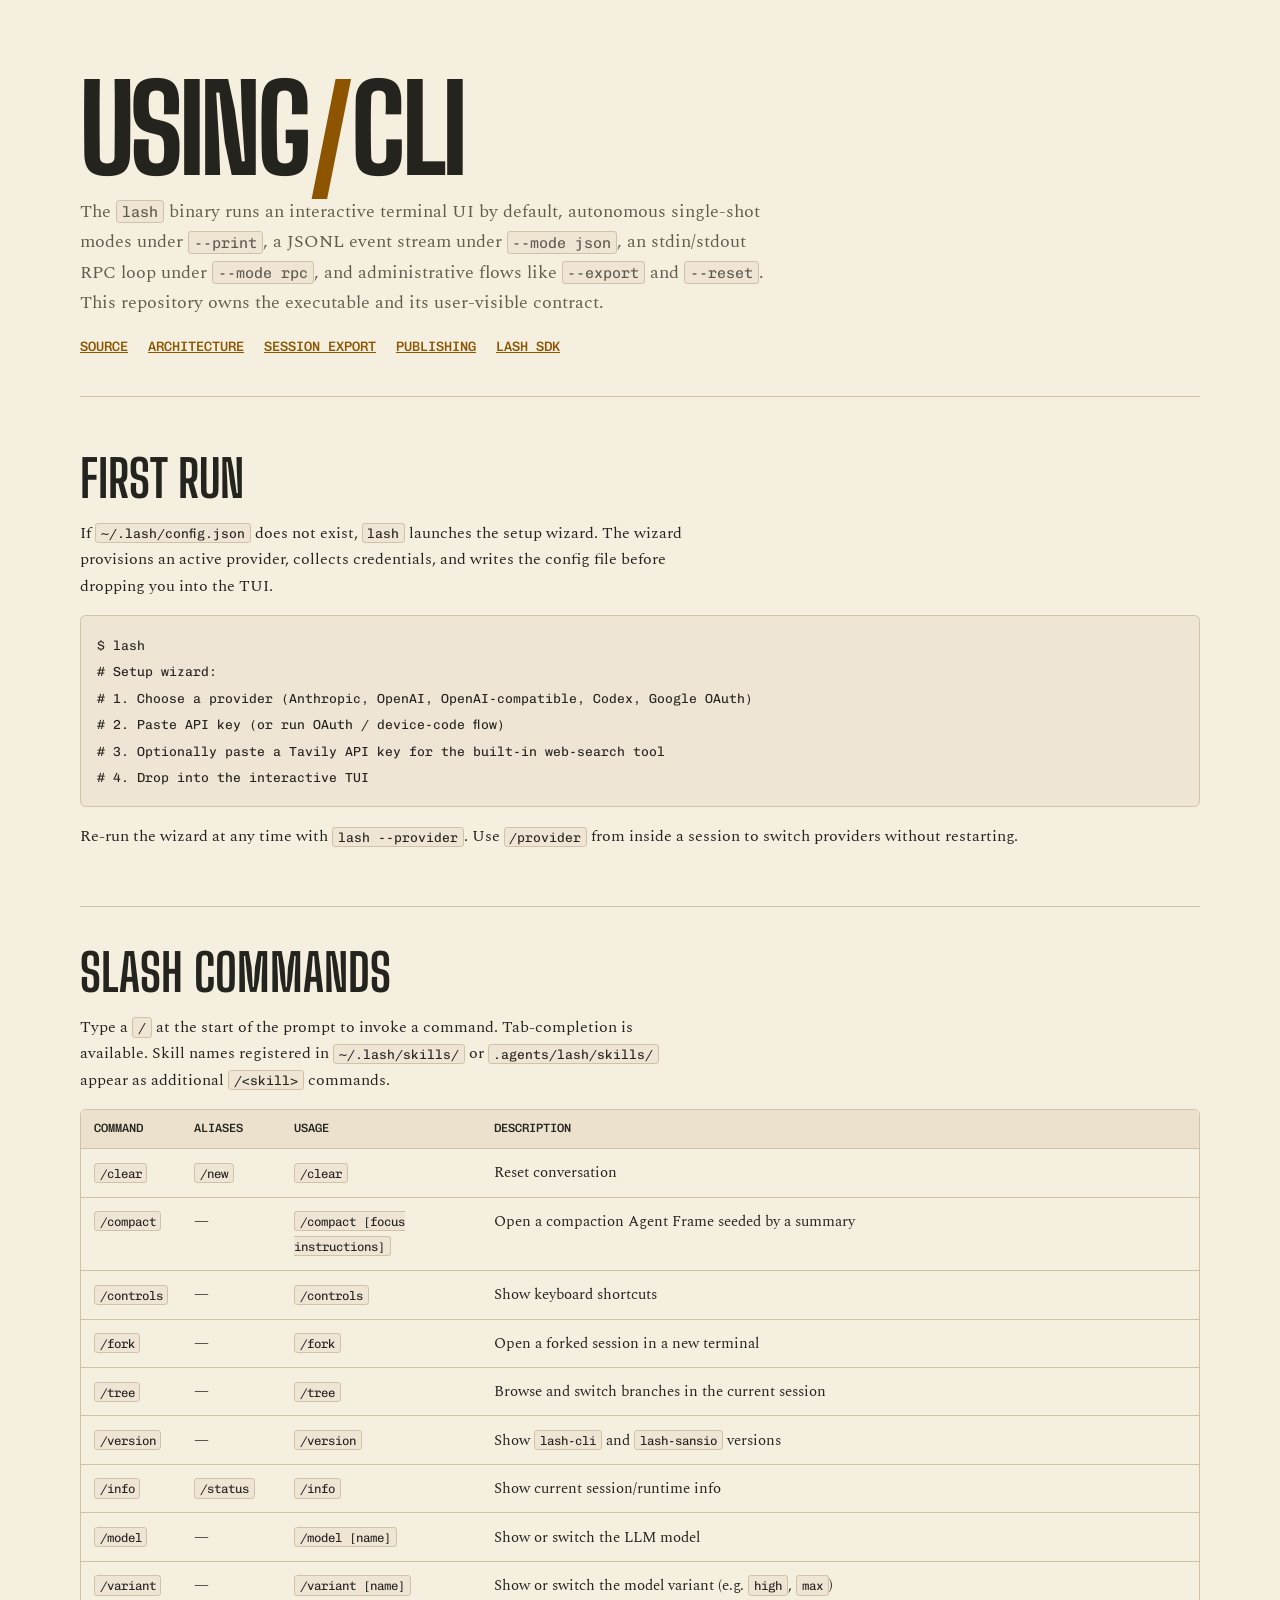
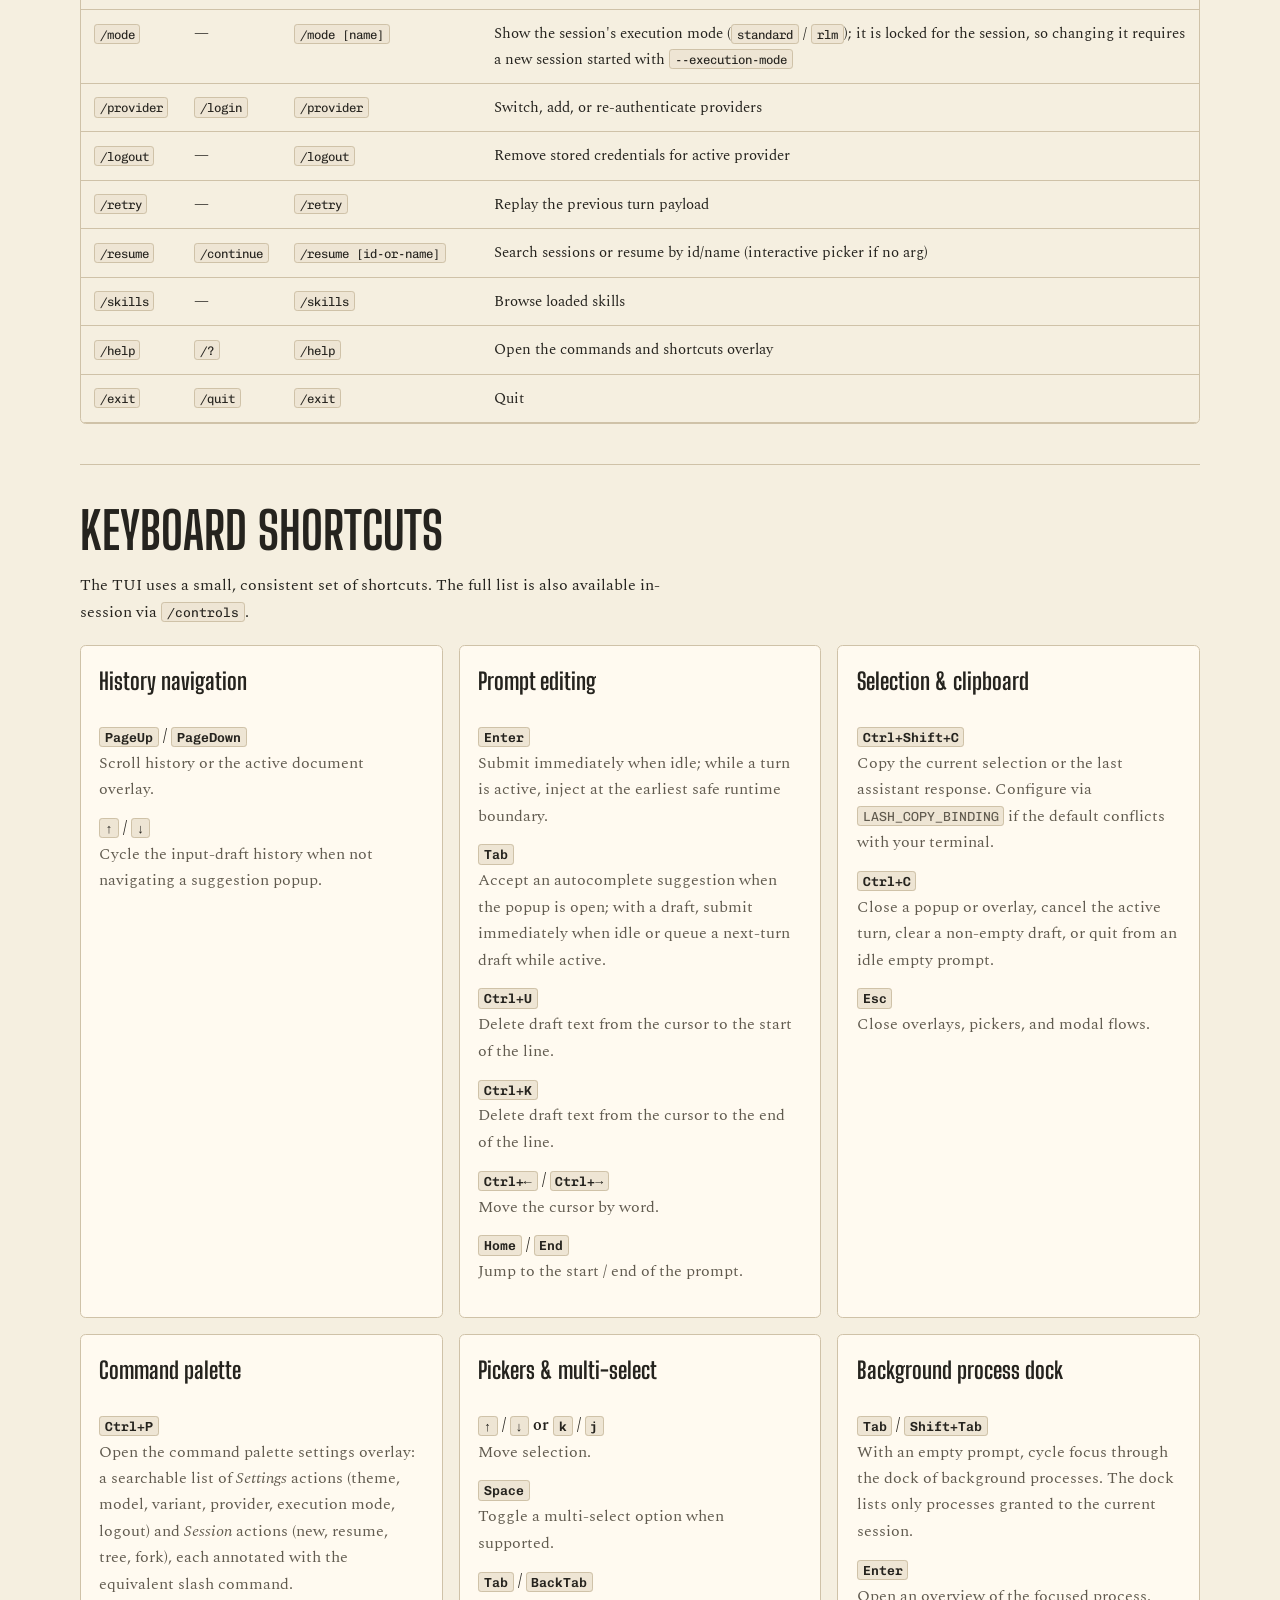
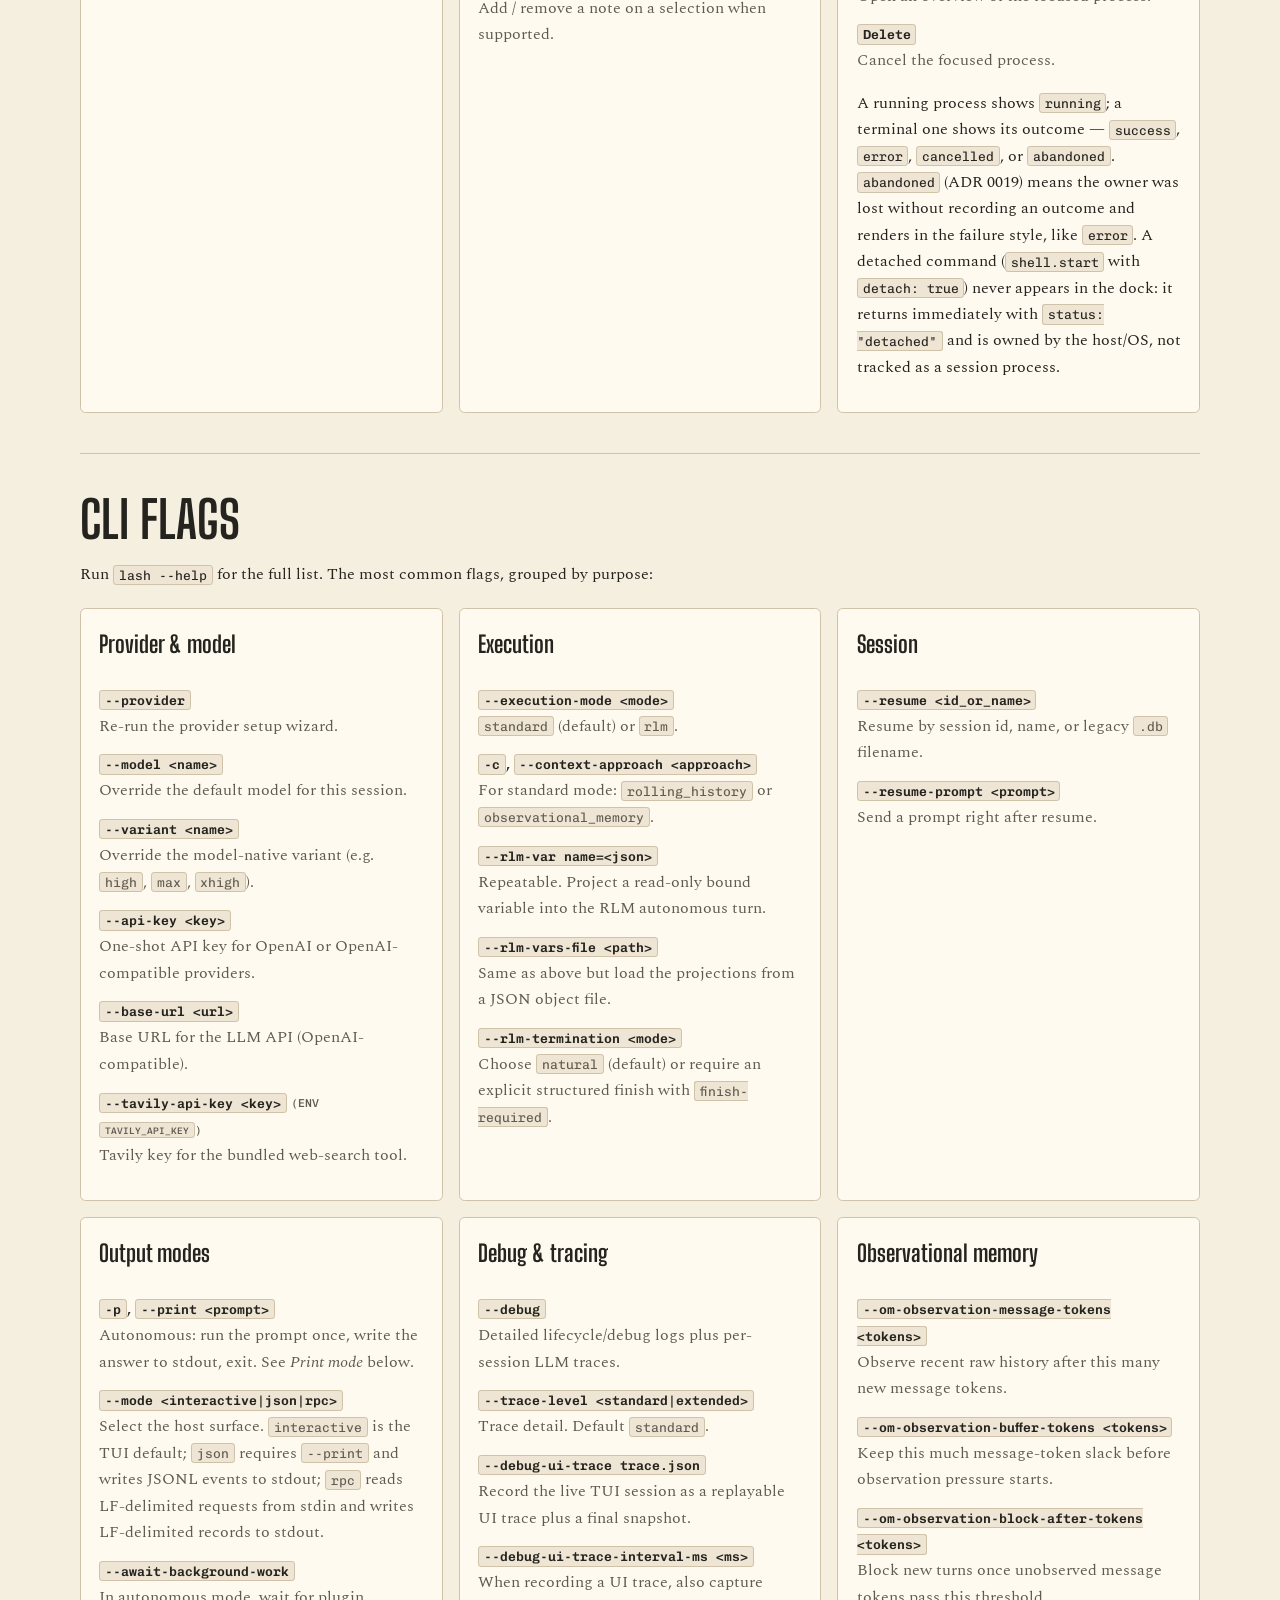
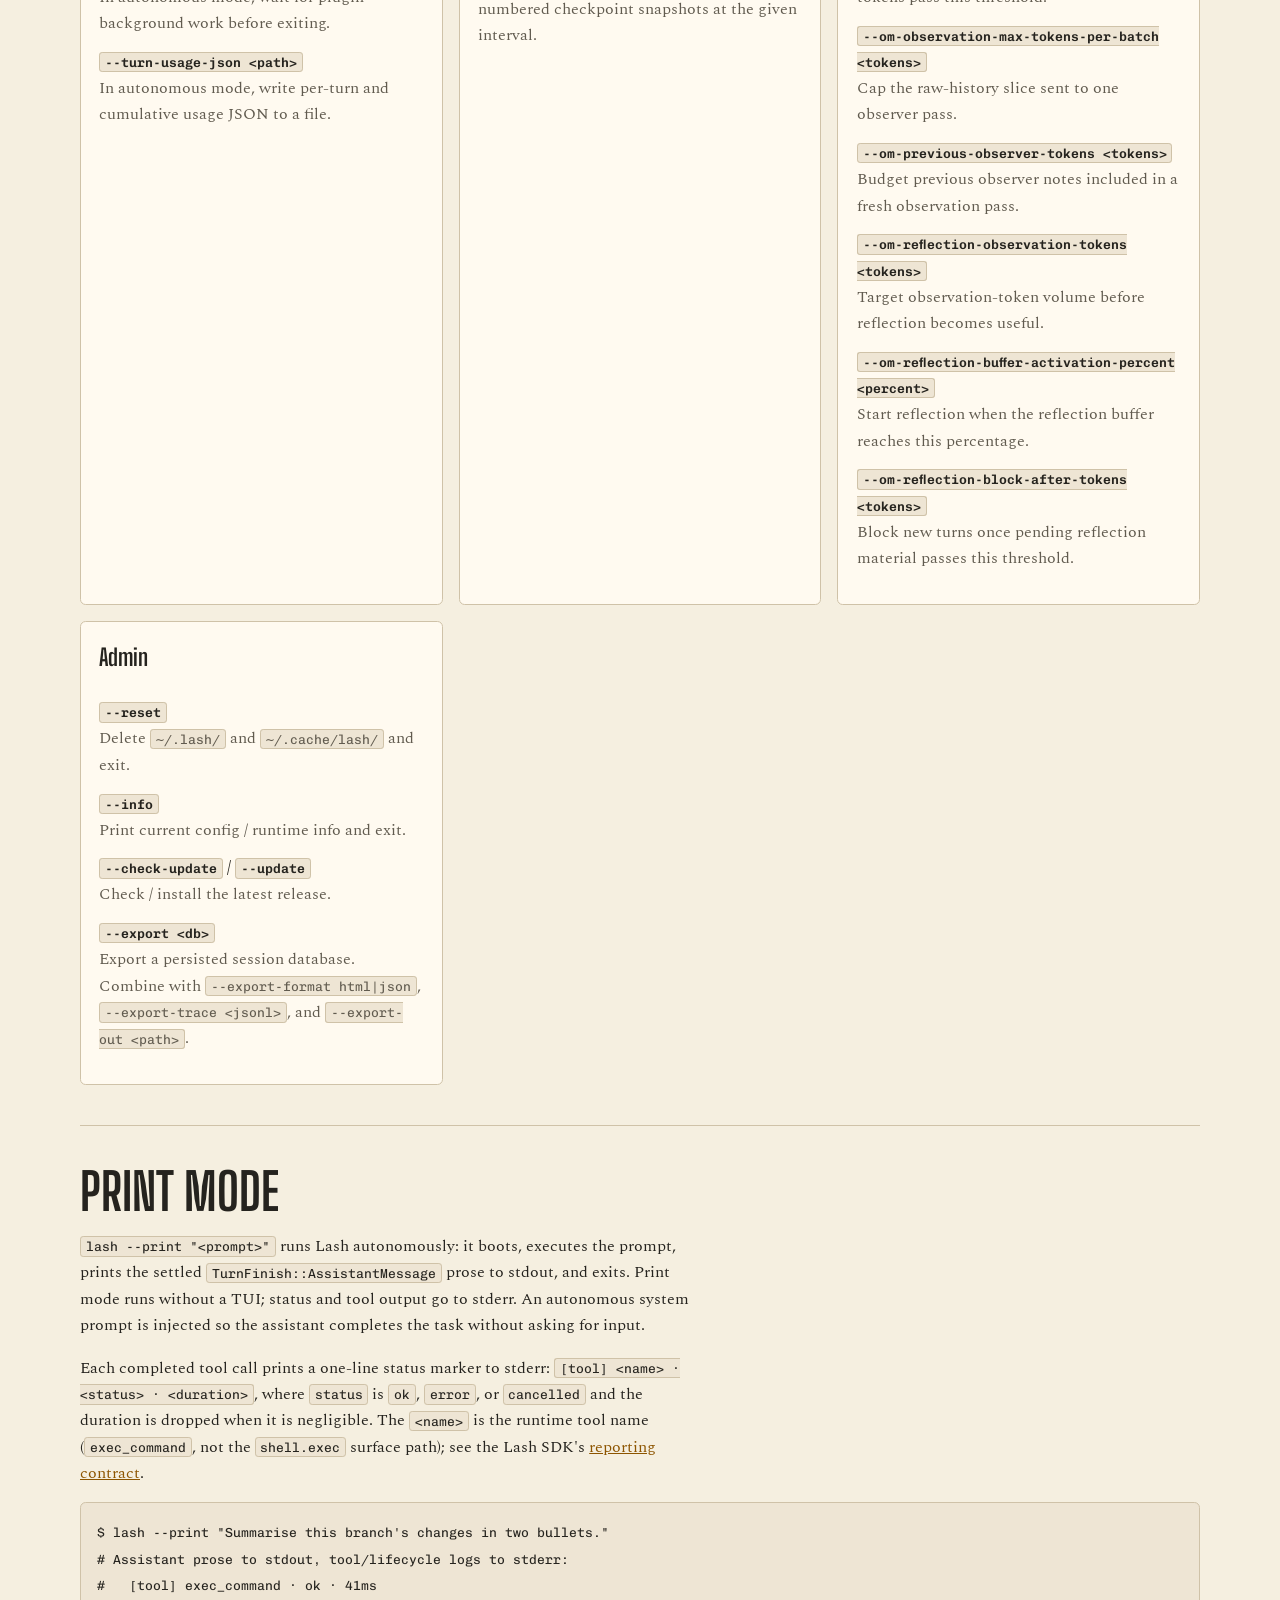
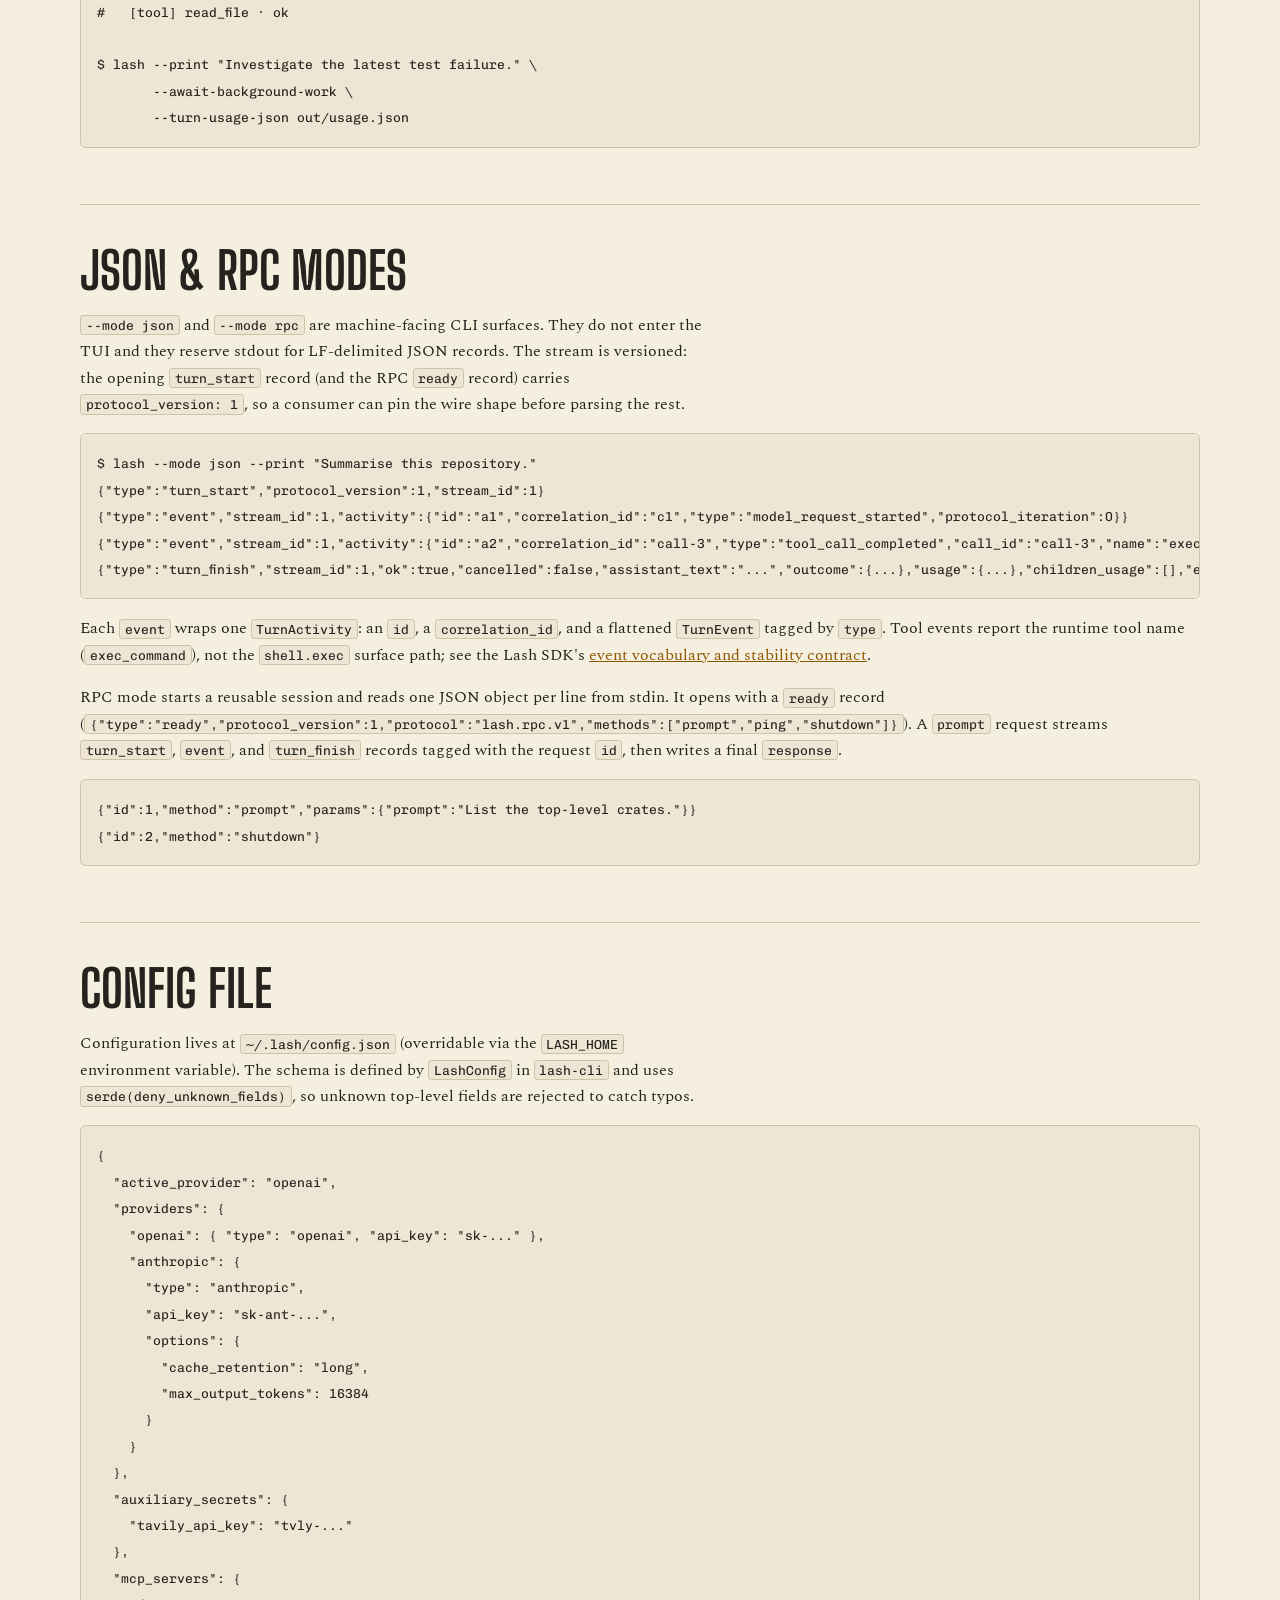
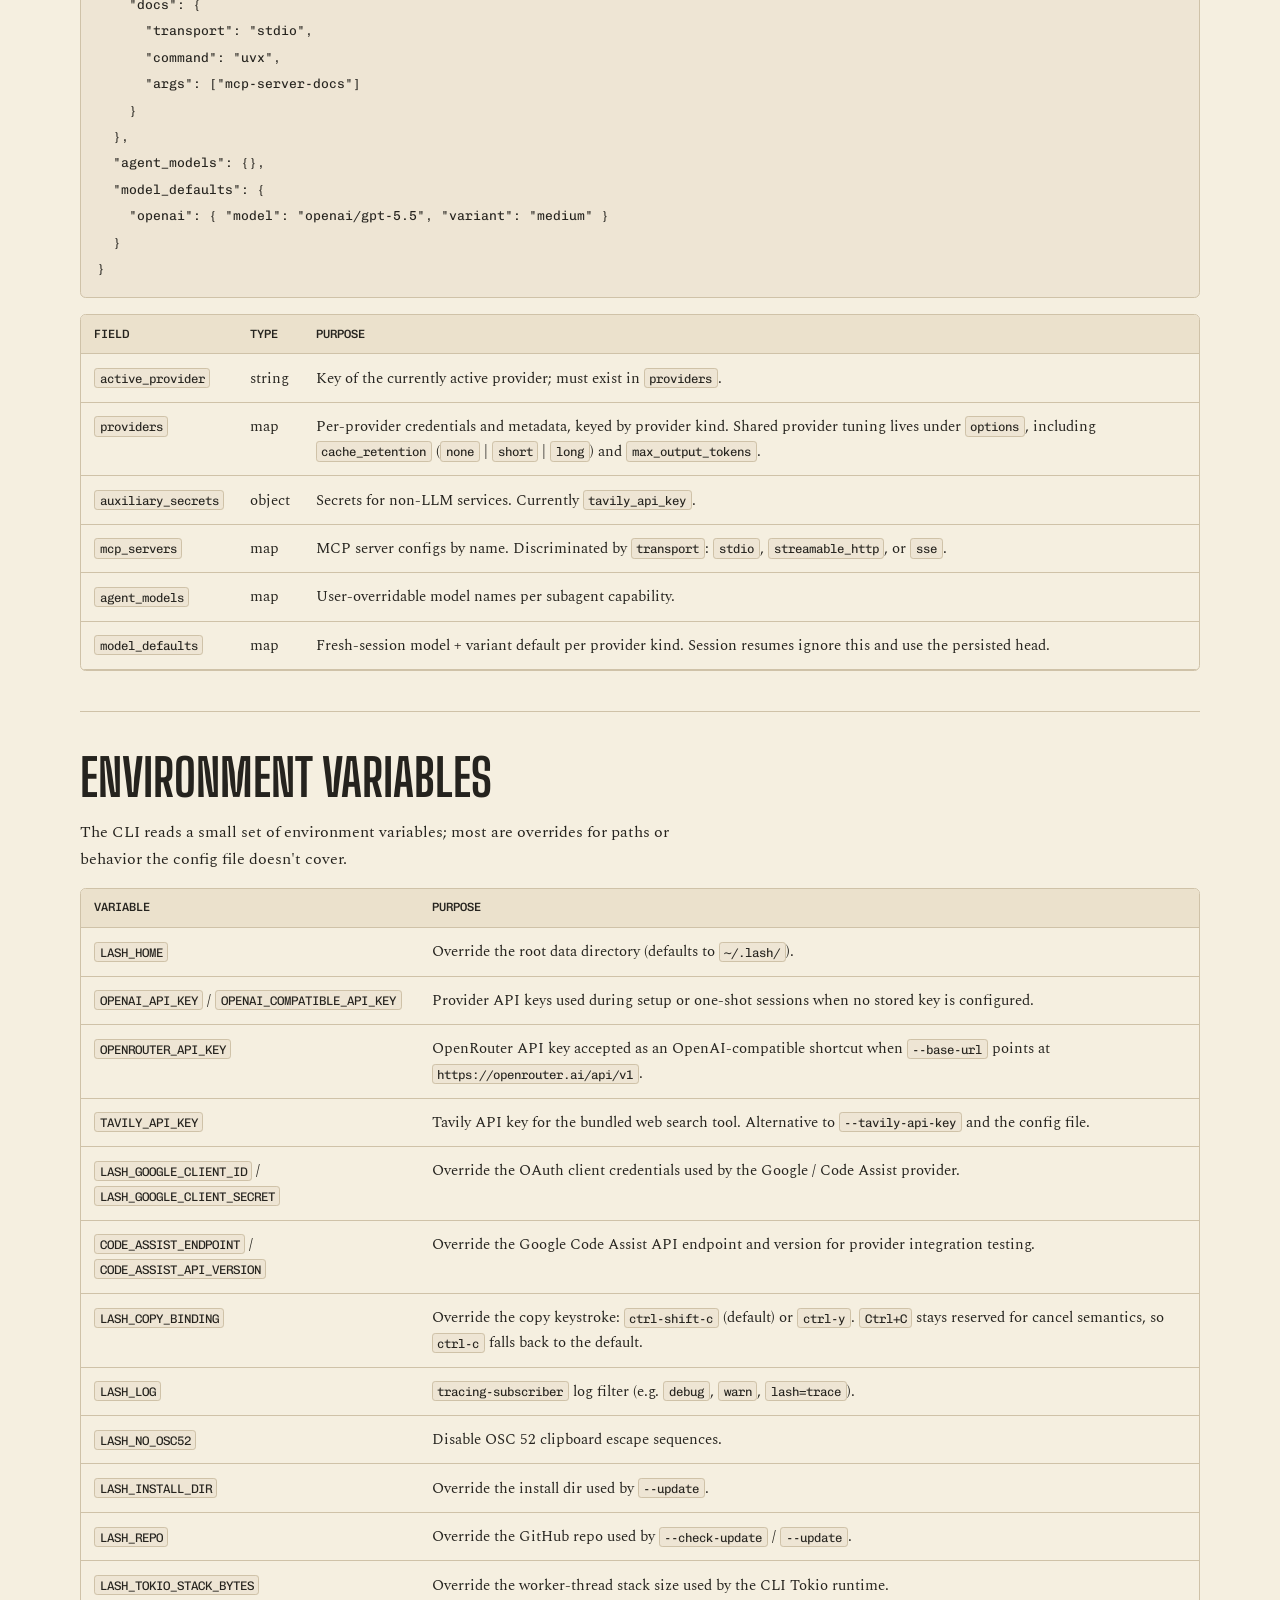
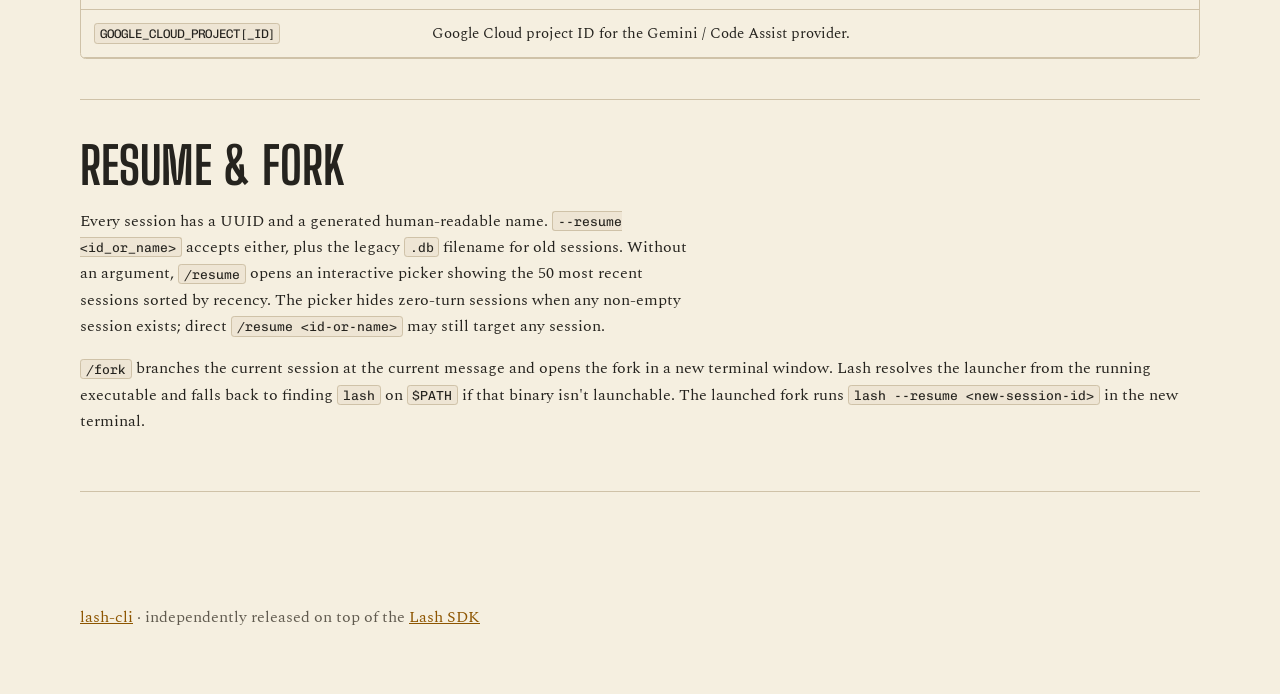
==== docs/index.html @ d53de7b2 "Make lash-cli own its product documentation Move the CLI and exporter references into an independent" ====
<!DOCTYPE html>
<html lang="en">
<head>
<meta charset="UTF-8">
<meta name="viewport" content="width=device-width, initial-scale=1.0">
<meta name="color-scheme" content="dark light">
<style>html,body{background:#141412}@media(prefers-color-scheme:light){html,body{background:#f5efe0}}</style>
<title>lash CLI reference</title>
<link rel="preconnect" href="https://fonts.googleapis.com">
<link rel="preconnect" href="https://fonts.gstatic.com" crossorigin>
<link rel="stylesheet" href="https://fonts.googleapis.com/css2?family=Big+Shoulders+Display:wght@500;600;700;800&family=Chivo+Mono:wght@400;500&family=Spectral:wght@400;500;600;ital,400&display=swap">
<link rel="stylesheet" href="./styles.css">
</head>
<body class="docs-page" data-cover-source="<code>crates/lash-cli/src/main.rs</code>.">
  <a class="skip-link" href="#content">skip to content</a>
<section class="opener">
    <h1 class="opener__title">using<span class="slash">/</span>cli</h1>
    <p class="opener__lede">The <code>lash</code> binary runs an interactive terminal UI by default, autonomous single-shot modes under <code>--print</code>, a JSONL event stream under <code>--mode json</code>, an stdin/stdout RPC loop under <code>--mode rpc</code>, and administrative flows like <code>--export</code> and <code>--reset</code>. This repository owns the executable and its user-visible contract.</p>
    <nav class="doc-links" aria-label="CLI documentation">
      <a href="https://github.com/SamGalanakis/lash-cli">Source</a>
      <a href="./architecture.html">Architecture</a>
      <a href="./export.html">Session export</a>
      <a href="./publishing.html">Publishing</a>
      <a href="https://lash.run/">Lash SDK</a>
    </nav>
  </section>

  <main class="body" id="content">
<div class="section" id="first-run">
          <div class="section-header">
            <h2>First Run</h2>
            <p>If <code>~/.lash/config.json</code> does not exist, <code>lash</code> launches the setup wizard. The wizard provisions an active provider, collects credentials, and writes the config file before dropping you into the TUI.</p>
          </div>
          <pre data-lang="console"><code>$ lash
# Setup wizard:
# 1. Choose a provider (Anthropic, OpenAI, OpenAI-compatible, Codex, Google OAuth)
# 2. Paste API key (or run OAuth / device-code flow)
# 3. Optionally paste a Tavily API key for the built-in web-search tool
# 4. Drop into the interactive TUI</code></pre>
          <p>Re-run the wizard at any time with <code>lash --provider</code>. Use <code>/provider</code> from inside a session to switch providers without restarting.</p>
        </div>

        <div class="section" id="slash-commands">
          <div class="section-header">
            <h2>Slash Commands</h2>
            <p>Type a <code>/</code> at the start of the prompt to invoke a command. Tab-completion is available. Skill names registered in <code>~/.lash/skills/</code> or <code>.agents/lash/skills/</code> appear as additional <code>/&lt;skill&gt;</code> commands.</p>
          </div>
          <div class="table">
            <table>
              <thead><tr><th>Command</th><th>Aliases</th><th>Usage</th><th>Description</th></tr></thead>
              <tbody>
                <tr><td><code>/clear</code></td><td><code>/new</code></td><td><code>/clear</code></td><td>Reset conversation</td></tr>
                <tr><td><code>/compact</code></td><td>—</td><td><code>/compact [focus instructions]</code></td><td>Open a compaction Agent Frame seeded by a summary</td></tr>
                <tr><td><code>/controls</code></td><td>—</td><td><code>/controls</code></td><td>Show keyboard shortcuts</td></tr>
                <tr><td><code>/fork</code></td><td>—</td><td><code>/fork</code></td><td>Open a forked session in a new terminal</td></tr>
                <tr><td><code>/tree</code></td><td>—</td><td><code>/tree</code></td><td>Browse and switch branches in the current session</td></tr>
                <tr><td><code>/version</code></td><td>—</td><td><code>/version</code></td><td>Show <code>lash-cli</code> and <code>lash-sansio</code> versions</td></tr>
                <tr><td><code>/info</code></td><td><code>/status</code></td><td><code>/info</code></td><td>Show current session/runtime info</td></tr>
                <tr><td><code>/model</code></td><td>—</td><td><code>/model [name]</code></td><td>Show or switch the LLM model</td></tr>
                <tr><td><code>/variant</code></td><td>—</td><td><code>/variant [name]</code></td><td>Show or switch the model variant (e.g. <code>high</code>, <code>max</code>)</td></tr>
                <tr><td><code>/mode</code></td><td>—</td><td><code>/mode [name]</code></td><td>Show the session's execution mode (<code>standard</code> / <code>rlm</code>); it is locked for the session, so changing it requires a new session started with <code>--execution-mode</code></td></tr>
                <tr><td><code>/provider</code></td><td><code>/login</code></td><td><code>/provider</code></td><td>Switch, add, or re-authenticate providers</td></tr>
                <tr><td><code>/logout</code></td><td>—</td><td><code>/logout</code></td><td>Remove stored credentials for active provider</td></tr>
                <tr><td><code>/retry</code></td><td>—</td><td><code>/retry</code></td><td>Replay the previous turn payload</td></tr>
                <tr><td><code>/resume</code></td><td><code>/continue</code></td><td><code>/resume [id-or-name]</code></td><td>Search sessions or resume by id/name (interactive picker if no arg)</td></tr>
                <tr><td><code>/skills</code></td><td>—</td><td><code>/skills</code></td><td>Browse loaded skills</td></tr>
                <tr><td><code>/help</code></td><td><code>/?</code></td><td><code>/help</code></td><td>Open the commands and shortcuts overlay</td></tr>
                <tr><td><code>/exit</code></td><td><code>/quit</code></td><td><code>/exit</code></td><td>Quit</td></tr>
              </tbody>
            </table>
          </div>
        </div>

        <div class="section" id="keyboard-shortcuts">
          <div class="section-header">
            <h2>Keyboard Shortcuts</h2>
            <p>The TUI uses a small, consistent set of shortcuts. The full list is also available in-session via <code>/controls</code>.</p>
          </div>
          <div class="two-col">
            <article class="panel">
              <h3>History navigation</h3>
              <dl class="def-list">
                <dt><kbd>PageUp</kbd> / <kbd>PageDown</kbd></dt><dd>Scroll history or the active document overlay.</dd>
                <dt><kbd>↑</kbd> / <kbd>↓</kbd></dt><dd>Cycle the input-draft history when not navigating a suggestion popup.</dd>
              </dl>
            </article>
            <article class="panel">
              <h3>Prompt editing</h3>
              <dl class="def-list">
                <dt><kbd>Enter</kbd></dt><dd>Submit immediately when idle; while a turn is active, inject at the earliest safe runtime boundary.</dd>
                <dt><kbd>Tab</kbd></dt><dd>Accept an autocomplete suggestion when the popup is open; with a draft, submit immediately when idle or queue a next-turn draft while active.</dd>
                <dt><kbd>Ctrl+U</kbd></dt><dd>Delete draft text from the cursor to the start of the line.</dd>
                <dt><kbd>Ctrl+K</kbd></dt><dd>Delete draft text from the cursor to the end of the line.</dd>
                <dt><kbd>Ctrl+←</kbd> / <kbd>Ctrl+→</kbd></dt><dd>Move the cursor by word.</dd>
                <dt><kbd>Home</kbd> / <kbd>End</kbd></dt><dd>Jump to the start / end of the prompt.</dd>
              </dl>
            </article>
            <article class="panel">
              <h3>Selection &amp; clipboard</h3>
              <dl class="def-list">
                <dt><kbd>Ctrl+Shift+C</kbd></dt><dd>Copy the current selection or the last assistant response. Configure via <code>LASH_COPY_BINDING</code> if the default conflicts with your terminal.</dd>
                <dt><kbd>Ctrl+C</kbd></dt><dd>Close a popup or overlay, cancel the active turn, clear a non-empty draft, or quit from an idle empty prompt.</dd>
                <dt><kbd>Esc</kbd></dt><dd>Close overlays, pickers, and modal flows.</dd>
              </dl>
            </article>
            <article class="panel">
              <h3>Command palette</h3>
              <dl class="def-list">
                <dt><kbd>Ctrl+P</kbd></dt><dd>Open the command palette settings overlay: a searchable list of <em>Settings</em> actions (theme, model, variant, provider, execution mode, logout) and <em>Session</em> actions (new, resume, tree, fork), each annotated with the equivalent slash command.</dd>
              </dl>
            </article>
            <article class="panel">
              <h3>Pickers &amp; multi-select</h3>
              <dl class="def-list">
                <dt><kbd>↑</kbd> / <kbd>↓</kbd> or <kbd>k</kbd> / <kbd>j</kbd></dt><dd>Move selection.</dd>
                <dt><kbd>Space</kbd></dt><dd>Toggle a multi-select option when supported.</dd>
                <dt><kbd>Tab</kbd> / <kbd>BackTab</kbd></dt><dd>Add / remove a note on a selection when supported.</dd>
              </dl>
            </article>
            <article class="panel">
              <h3>Background process dock</h3>
              <dl class="def-list">
                <dt><kbd>Tab</kbd> / <kbd>Shift+Tab</kbd></dt><dd>With an empty prompt, cycle focus through the dock of background processes. The dock lists only processes granted to the current session.</dd>
                <dt><kbd>Enter</kbd></dt><dd>Open an overview of the focused process.</dd>
                <dt><kbd>Delete</kbd></dt><dd>Cancel the focused process.</dd>
              </dl>
              <p>A running process shows <code>running</code>; a terminal one shows its outcome — <code>success</code>, <code>error</code>, <code>cancelled</code>, or <code>abandoned</code>. <code>abandoned</code> (ADR 0019) means the owner was lost without recording an outcome and renders in the failure style, like <code>error</code>. A detached command (<code>shell.start</code> with <code>detach: true</code>) never appears in the dock: it returns immediately with <code>status: "detached"</code> and is owned by the host/OS, not tracked as a session process.</p>
            </article>
          </div>
        </div>

        <div class="section" id="cli-flags">
          <div class="section-header">
            <h2>CLI Flags</h2>
            <p>Run <code>lash --help</code> for the full list. The most common flags, grouped by purpose:</p>
          </div>
          <div class="def-list-grid">
            <article class="panel">
              <h3>Provider &amp; model</h3>
              <dl class="def-list">
                <dt><code>--provider</code></dt><dd>Re-run the provider setup wizard.</dd>
                <dt><code>--model &lt;name&gt;</code></dt><dd>Override the default model for this session.</dd>
                <dt><code>--variant &lt;name&gt;</code></dt><dd>Override the model-native variant (e.g. <code>high</code>, <code>max</code>, <code>xhigh</code>).</dd>
                <dt><code>--api-key &lt;key&gt;</code></dt><dd>One-shot API key for OpenAI or OpenAI-compatible providers.</dd>
                <dt><code>--base-url &lt;url&gt;</code></dt><dd>Base URL for the LLM API (OpenAI-compatible).</dd>
                <dt><code>--tavily-api-key &lt;key&gt;</code> <span class="micro-label">(env <code>TAVILY_API_KEY</code>)</span></dt><dd>Tavily key for the bundled web-search tool.</dd>
              </dl>
            </article>
            <article class="panel">
              <h3>Execution</h3>
              <dl class="def-list">
                <dt><code>--execution-mode &lt;mode&gt;</code></dt><dd><code>standard</code> (default) or <code>rlm</code>.</dd>
                <dt><code>-c</code>, <code>--context-approach &lt;approach&gt;</code></dt><dd>For standard mode: <code>rolling_history</code> or <code>observational_memory</code>.</dd>
                <dt><code>--rlm-var name=&lt;json&gt;</code></dt><dd>Repeatable. Project a read-only bound variable into the RLM autonomous turn.</dd>
                <dt><code>--rlm-vars-file &lt;path&gt;</code></dt><dd>Same as above but load the projections from a JSON object file.</dd>
                <dt><code>--rlm-termination &lt;mode&gt;</code></dt><dd>Choose <code>natural</code> (default) or require an explicit structured finish with <code>finish-required</code>.</dd>
              </dl>
            </article>
            <article class="panel">
              <h3>Session</h3>
              <dl class="def-list">
                <dt><code>--resume &lt;id_or_name&gt;</code></dt><dd>Resume by session id, name, or legacy <code>.db</code> filename.</dd>
                <dt><code>--resume-prompt &lt;prompt&gt;</code></dt><dd>Send a prompt right after resume.</dd>
              </dl>
            </article>
            <article class="panel">
              <h3>Output modes</h3>
              <dl class="def-list">
                <dt><code>-p</code>, <code>--print &lt;prompt&gt;</code></dt><dd>Autonomous: run the prompt once, write the answer to stdout, exit. See <em>Print mode</em> below.</dd>
                <dt><code>--mode &lt;interactive|json|rpc&gt;</code></dt><dd>Select the host surface. <code>interactive</code> is the TUI default; <code>json</code> requires <code>--print</code> and writes JSONL events to stdout; <code>rpc</code> reads LF-delimited requests from stdin and writes LF-delimited records to stdout.</dd>
                <dt><code>--await-background-work</code></dt><dd>In autonomous mode, wait for plugin background work before exiting.</dd>
                <dt><code>--turn-usage-json &lt;path&gt;</code></dt><dd>In autonomous mode, write per-turn and cumulative usage JSON to a file.</dd>
              </dl>
            </article>
            <article class="panel">
              <h3>Debug &amp; tracing</h3>
              <dl class="def-list">
                <dt><code>--debug</code></dt><dd>Detailed lifecycle/debug logs plus per-session LLM traces.</dd>
                <dt><code>--trace-level &lt;standard|extended&gt;</code></dt><dd>Trace detail. Default <code>standard</code>.</dd>
                <dt><code>--debug-ui-trace trace.json</code></dt><dd>Record the live TUI session as a replayable UI trace plus a final snapshot.</dd>
                <dt><code>--debug-ui-trace-interval-ms &lt;ms&gt;</code></dt><dd>When recording a UI trace, also capture numbered checkpoint snapshots at the given interval.</dd>
              </dl>
            </article>
            <article class="panel">
              <h3>Observational memory</h3>
              <dl class="def-list">
                <dt><code>--om-observation-message-tokens &lt;tokens&gt;</code></dt><dd>Observe recent raw history after this many new message tokens.</dd>
                <dt><code>--om-observation-buffer-tokens &lt;tokens&gt;</code></dt><dd>Keep this much message-token slack before observation pressure starts.</dd>
                <dt><code>--om-observation-block-after-tokens &lt;tokens&gt;</code></dt><dd>Block new turns once unobserved message tokens pass this threshold.</dd>
                <dt><code>--om-observation-max-tokens-per-batch &lt;tokens&gt;</code></dt><dd>Cap the raw-history slice sent to one observer pass.</dd>
                <dt><code>--om-previous-observer-tokens &lt;tokens&gt;</code></dt><dd>Budget previous observer notes included in a fresh observation pass.</dd>
                <dt><code>--om-reflection-observation-tokens &lt;tokens&gt;</code></dt><dd>Target observation-token volume before reflection becomes useful.</dd>
                <dt><code>--om-reflection-buffer-activation-percent &lt;percent&gt;</code></dt><dd>Start reflection when the reflection buffer reaches this percentage.</dd>
                <dt><code>--om-reflection-block-after-tokens &lt;tokens&gt;</code></dt><dd>Block new turns once pending reflection material passes this threshold.</dd>
              </dl>
            </article>
            <article class="panel">
              <h3>Admin</h3>
              <dl class="def-list">
                <dt><code>--reset</code></dt><dd>Delete <code>~/.lash/</code> and <code>~/.cache/lash/</code> and exit.</dd>
                <dt><code>--info</code></dt><dd>Print current config / runtime info and exit.</dd>
                <dt><code>--check-update</code> / <code>--update</code></dt><dd>Check / install the latest release.</dd>
                <dt><code>--export &lt;db&gt;</code></dt><dd>Export a persisted session database. Combine with <code>--export-format html|json</code>, <code>--export-trace &lt;jsonl&gt;</code>, and <code>--export-out &lt;path&gt;</code>.</dd>
              </dl>
            </article>
          </div>
        </div>

        <div class="section" id="print-mode">
          <div class="section-header">
            <h2>Print Mode</h2>
            <p><code>lash --print "&lt;prompt&gt;"</code> runs Lash autonomously: it boots, executes the prompt, prints the settled <code>TurnFinish::AssistantMessage</code> prose to stdout, and exits. Print mode runs without a TUI; status and tool output go to stderr. An autonomous system prompt is injected so the assistant completes the task without asking for input.</p>
            <p>Each completed tool call prints a one-line status marker to stderr: <code>[tool] &lt;name&gt; · &lt;status&gt; · &lt;duration&gt;</code>, where <code>status</code> is <code>ok</code>, <code>error</code>, or <code>cancelled</code> and the duration is dropped when it is negligible. The <code>&lt;name&gt;</code> is the runtime tool name (<code>exec_command</code>, not the <code>shell.exec</code> surface path); see the Lash SDK's <a href="https://lash.run/reporting.html#tool-names">reporting contract</a>.</p>
          </div>
          <pre data-lang="console"><code>$ lash --print "Summarise this branch's changes in two bullets."
# Assistant prose to stdout, tool/lifecycle logs to stderr:
#   [tool] exec_command · ok · 41ms
#   [tool] read_file · ok

$ lash --print "Investigate the latest test failure." \
       --await-background-work \
       --turn-usage-json out/usage.json</code></pre>
        </div>

        <div class="section" id="json-and-rpc-modes">
          <div class="section-header">
            <h2>JSON &amp; RPC Modes</h2>
            <p><code>--mode json</code> and <code>--mode rpc</code> are machine-facing CLI surfaces. They do not enter the TUI and they reserve stdout for LF-delimited JSON records. The stream is versioned: the opening <code>turn_start</code> record (and the RPC <code>ready</code> record) carries <code>protocol_version: 1</code>, so a consumer can pin the wire shape before parsing the rest.</p>
          </div>
          <pre data-lang="console"><code>$ lash --mode json --print "Summarise this repository."
{"type":"turn_start","protocol_version":1,"stream_id":1}
{"type":"event","stream_id":1,"activity":{"id":"a1","correlation_id":"c1","type":"model_request_started","protocol_iteration":0}}
{"type":"event","stream_id":1,"activity":{"id":"a2","correlation_id":"call-3","type":"tool_call_completed","call_id":"call-3","name":"exec_command","args":{"...":"..."},"output":{"...":"..."},"duration_ms":41}}
{"type":"turn_finish","stream_id":1,"ok":true,"cancelled":false,"assistant_text":"...","outcome":{...},"usage":{...},"children_usage":[],"errors":[],"execution":{...},"tool_calls":[...]}</code></pre>
          <p>Each <code>event</code> wraps one <code>TurnActivity</code>: an <code>id</code>, a <code>correlation_id</code>, and a flattened <code>TurnEvent</code> tagged by <code>type</code>. Tool events report the runtime tool name (<code>exec_command</code>), not the <code>shell.exec</code> surface path; see the Lash SDK's <a href="https://lash.run/reporting.html">event vocabulary and stability contract</a>.</p>
          <p>RPC mode starts a reusable session and reads one JSON object per line from stdin. It opens with a <code>ready</code> record (<code>{"type":"ready","protocol_version":1,"protocol":"lash.rpc.v1","methods":["prompt","ping","shutdown"]}</code>). A <code>prompt</code> request streams <code>turn_start</code>, <code>event</code>, and <code>turn_finish</code> records tagged with the request <code>id</code>, then writes a final <code>response</code>.</p>
          <pre data-lang="json"><code>{"id":1,"method":"prompt","params":{"prompt":"List the top-level crates."}}
{"id":2,"method":"shutdown"}</code></pre>
        </div>

        <div class="section" id="config-file">
          <div class="section-header">
            <h2>Config File</h2>
            <p>Configuration lives at <code>~/.lash/config.json</code> (overridable via the <code>LASH_HOME</code> environment variable). The schema is defined by <code>LashConfig</code> in <code>lash-cli</code> and uses <code>serde(deny_unknown_fields)</code>, so unknown top-level fields are rejected to catch typos.</p>
          </div>
          <pre data-lang="json"><code>{
  "active_provider": "openai",
  "providers": {
    "openai": { "type": "openai", "api_key": "sk-..." },
    "anthropic": {
      "type": "anthropic",
      "api_key": "sk-ant-...",
      "options": {
        "cache_retention": "long",
        "max_output_tokens": 16384
      }
    }
  },
  "auxiliary_secrets": {
    "tavily_api_key": "tvly-..."
  },
  "mcp_servers": {
    "docs": {
      "transport": "stdio",
      "command": "uvx",
      "args": ["mcp-server-docs"]
    }
  },
  "agent_models": {},
  "model_defaults": {
    "openai": { "model": "openai/gpt-5.5", "variant": "medium" }
  }
}</code></pre>
          <div class="table">
            <table>
              <thead><tr><th>Field</th><th>Type</th><th>Purpose</th></tr></thead>
              <tbody>
                <tr><td><code>active_provider</code></td><td>string</td><td>Key of the currently active provider; must exist in <code>providers</code>.</td></tr>
                <tr><td><code>providers</code></td><td>map</td><td>Per-provider credentials and metadata, keyed by provider kind. Shared provider tuning lives under <code>options</code>, including <code>cache_retention</code> (<code>none</code> | <code>short</code> | <code>long</code>) and <code>max_output_tokens</code>.</td></tr>
                <tr><td><code>auxiliary_secrets</code></td><td>object</td><td>Secrets for non-LLM services. Currently <code>tavily_api_key</code>.</td></tr>
                <tr><td><code>mcp_servers</code></td><td>map</td><td>MCP server configs by name. Discriminated by <code>transport</code>: <code>stdio</code>, <code>streamable_http</code>, or <code>sse</code>.</td></tr>
                <tr><td><code>agent_models</code></td><td>map</td><td>User-overridable model names per subagent capability.</td></tr>
                <tr><td><code>model_defaults</code></td><td>map</td><td>Fresh-session model + variant default per provider kind. Session resumes ignore this and use the persisted head.</td></tr>
              </tbody>
            </table>
          </div>
        </div>

        <div class="section" id="environment-variables">
          <div class="section-header">
            <h2>Environment Variables</h2>
            <p>The CLI reads a small set of environment variables; most are overrides for paths or behavior the config file doesn't cover.</p>
          </div>
          <div class="table">
            <table>
              <thead><tr><th>Variable</th><th>Purpose</th></tr></thead>
              <tbody>
                <tr><td><code>LASH_HOME</code></td><td>Override the root data directory (defaults to <code>~/.lash/</code>).</td></tr>
                <tr><td><code>OPENAI_API_KEY</code> / <code>OPENAI_COMPATIBLE_API_KEY</code></td><td>Provider API keys used during setup or one-shot sessions when no stored key is configured.</td></tr>
                <tr><td><code>OPENROUTER_API_KEY</code></td><td>OpenRouter API key accepted as an OpenAI-compatible shortcut when <code>--base-url</code> points at <code>https://openrouter.ai/api/v1</code>.</td></tr>
                <tr><td><code>TAVILY_API_KEY</code></td><td>Tavily API key for the bundled web search tool. Alternative to <code>--tavily-api-key</code> and the config file.</td></tr>
                <tr><td><code>LASH_GOOGLE_CLIENT_ID</code> / <code>LASH_GOOGLE_CLIENT_SECRET</code></td><td>Override the OAuth client credentials used by the Google / Code Assist provider.</td></tr>
                <tr><td><code>CODE_ASSIST_ENDPOINT</code> / <code>CODE_ASSIST_API_VERSION</code></td><td>Override the Google Code Assist API endpoint and version for provider integration testing.</td></tr>
                <tr><td><code>LASH_COPY_BINDING</code></td><td>Override the copy keystroke: <code>ctrl-shift-c</code> (default) or <code>ctrl-y</code>. <code>Ctrl+C</code> stays reserved for cancel semantics, so <code>ctrl-c</code> falls back to the default.</td></tr>
                <tr><td><code>LASH_LOG</code></td><td><code>tracing-subscriber</code> log filter (e.g. <code>debug</code>, <code>warn</code>, <code>lash=trace</code>).</td></tr>
                <tr><td><code>LASH_NO_OSC52</code></td><td>Disable OSC 52 clipboard escape sequences.</td></tr>
                <tr><td><code>LASH_INSTALL_DIR</code></td><td>Override the install dir used by <code>--update</code>.</td></tr>
                <tr><td><code>LASH_REPO</code></td><td>Override the GitHub repo used by <code>--check-update</code> / <code>--update</code>.</td></tr>
                <tr><td><code>LASH_TOKIO_STACK_BYTES</code></td><td>Override the worker-thread stack size used by the CLI Tokio runtime.</td></tr>
                <tr><td><code>GOOGLE_CLOUD_PROJECT[_ID]</code></td><td>Google Cloud project ID for the Gemini / Code Assist provider.</td></tr>
              </tbody>
            </table>
          </div>
        </div>

        <div class="section" id="resume-fork">
          <div class="section-header">
            <h2>Resume &amp; Fork</h2>
            <p>Every session has a UUID and a generated human-readable name. <code>--resume &lt;id_or_name&gt;</code> accepts either, plus the legacy <code>.db</code> filename for old sessions. Without an argument, <code>/resume</code> opens an interactive picker showing the 50 most recent sessions sorted by recency. The picker hides zero-turn sessions when any non-empty session exists; direct <code>/resume &lt;id-or-name&gt;</code> may still target any session.</p>
          </div>
          <p><code>/fork</code> branches the current session at the current message and opens the fork in a new terminal window. Lash resolves the launcher from the running executable and falls back to finding <code>lash</code> on <code>$PATH</code> if that binary isn't launchable. The launched fork runs <code>lash --resume &lt;new-session-id&gt;</code> in the new terminal.</p>
        </div>
  </main>

  <footer><a href="https://github.com/SamGalanakis/lash-cli">lash-cli</a> · independently released on top of the <a href="https://github.com/SamGalanakis/lash">Lash SDK</a></footer>
</body>
</html>
---- docs/styles.css ----
:root {
  color-scheme: dark light;
  --bg: #141412;
  --panel: #1e1e1a;
  --panel-2: #27271f;
  --text: #f3ead8;
  --muted: #b7ad99;
  --line: #474333;
  --accent: #e9b44c;
  --code: #0d0d0c;
  --bg-elev: var(--panel);
  --bg-faint: var(--panel-2);
  --ink: var(--text);
  --ink-mid: var(--muted);
  --ink-dim: var(--muted);
  --ink-faint: var(--muted);
  --rule: var(--line);
  --rule-strong: var(--line);
  --font-display: "Big Shoulders Display", sans-serif;
  --font-body: Spectral, Georgia, serif;
  --font-mono: "Chivo Mono", monospace;
  --page-max: 1120px;
  font-family: Spectral, Georgia, serif;
}

* { box-sizing: border-box; }
html { scroll-behavior: smooth; }
body { margin: 0; background: var(--bg); color: var(--text); line-height: 1.65; }
a { color: var(--accent); }
.skip-link { position: absolute; left: -9999px; }
.skip-link:focus { left: 1rem; top: 1rem; z-index: 2; }
.opener, .body, footer { width: min(1120px, calc(100% - 2rem)); margin-inline: auto; }
.opener { padding: 5rem 0 2.5rem; border-bottom: 1px solid var(--line); }
.opener__title { margin: 0; font: 800 clamp(3.4rem, 10vw, 7.5rem)/.82 "Big Shoulders Display", sans-serif; letter-spacing: -.035em; text-transform: uppercase; }
.slash { color: var(--accent); }
.opener__lede { max-width: 78ch; color: var(--muted); font-size: 1.15rem; }
.doc-links { display: flex; flex-wrap: wrap; gap: .75rem 1.25rem; font: 500 .85rem/1.4 "Chivo Mono", monospace; text-transform: uppercase; }
.body { padding: 1rem 0 5rem; }
.section { padding: 2.5rem 0; border-bottom: 1px solid var(--line); }
.section-header { max-width: 78ch; }
h2 { margin: 0 0 .5rem; font: 700 clamp(2rem, 5vw, 3.2rem)/1 "Big Shoulders Display", sans-serif; text-transform: uppercase; }
h3 { font-family: "Big Shoulders Display", sans-serif; font-size: 1.45rem; }
.two-col, .def-list-grid { display: grid; grid-template-columns: repeat(auto-fit, minmax(min(100%, 300px), 1fr)); gap: 1rem; margin-top: 1.25rem; }
.panel { padding: 1rem 1.15rem; background: var(--panel); border: 1px solid var(--line); border-radius: .35rem; }
.panel h3:first-child { margin-top: 0; }
.table { overflow-x: auto; border: 1px solid var(--line); border-radius: .35rem; }
table { width: 100%; border-collapse: collapse; font-size: .95rem; }
th, td { padding: .7rem .8rem; border-bottom: 1px solid var(--line); text-align: left; vertical-align: top; }
th { background: var(--panel-2); font: 500 .75rem/1.3 "Chivo Mono", monospace; text-transform: uppercase; }
code, kbd, pre { font-family: "Chivo Mono", ui-monospace, monospace; }
code, kbd { padding: .1rem .3rem; background: var(--code); border: 1px solid var(--line); border-radius: .2rem; font-size: .82em; }
pre { overflow-x: auto; padding: 1rem; background: var(--code); border: 1px solid var(--line); border-radius: .35rem; }
pre code { padding: 0; border: 0; background: none; }
.def-list dt { margin-top: .75rem; font-weight: 600; }
.def-list dd { margin-left: 0; color: var(--muted); }
.micro-label { font: 500 .72rem/1.3 "Chivo Mono", monospace; color: var(--muted); text-transform: uppercase; }
footer { padding: 2rem 0 4rem; color: var(--muted); }

@media (prefers-color-scheme: light) {
  :root { --bg: #f5efe0; --panel: #fffaf0; --panel-2: #ebe1cc; --text: #25231e; --muted: #615b4f; --line: #cfc2a8; --accent: #8d5500; --code: #eee5d4; }
}
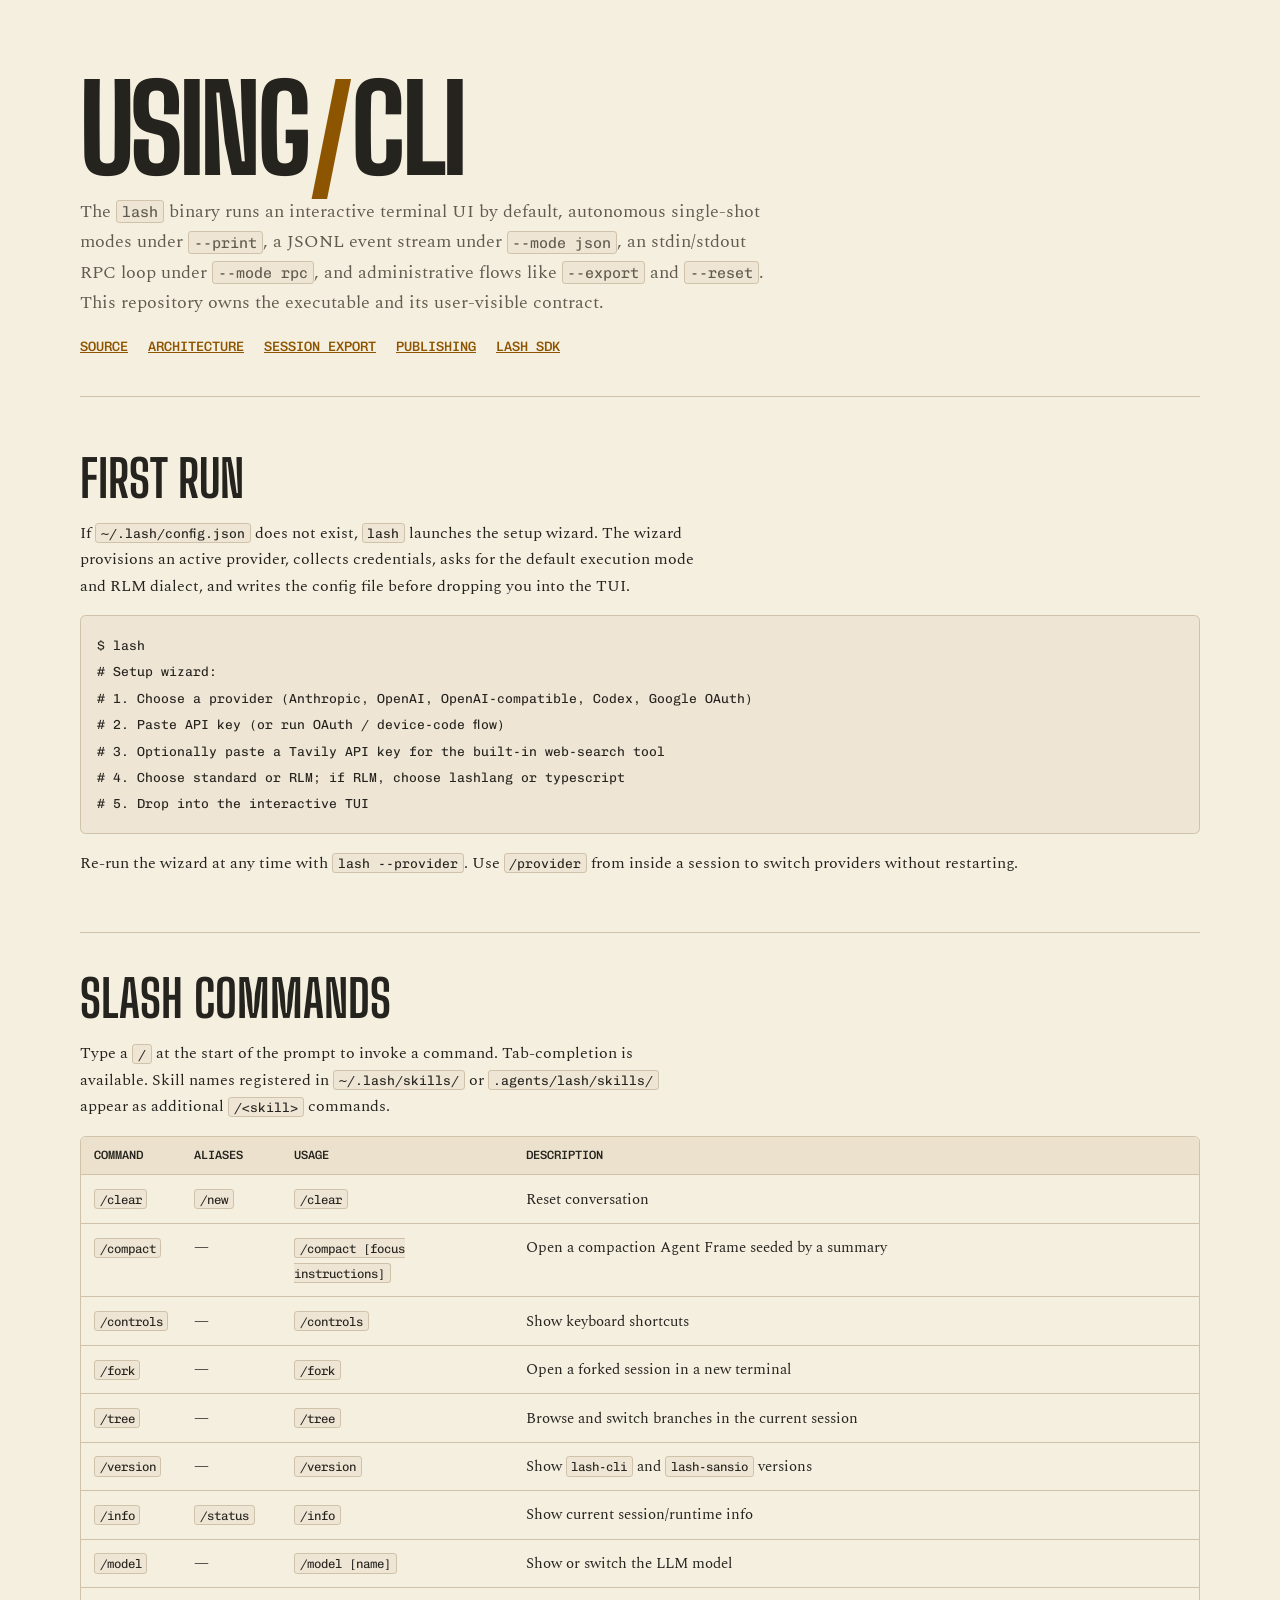
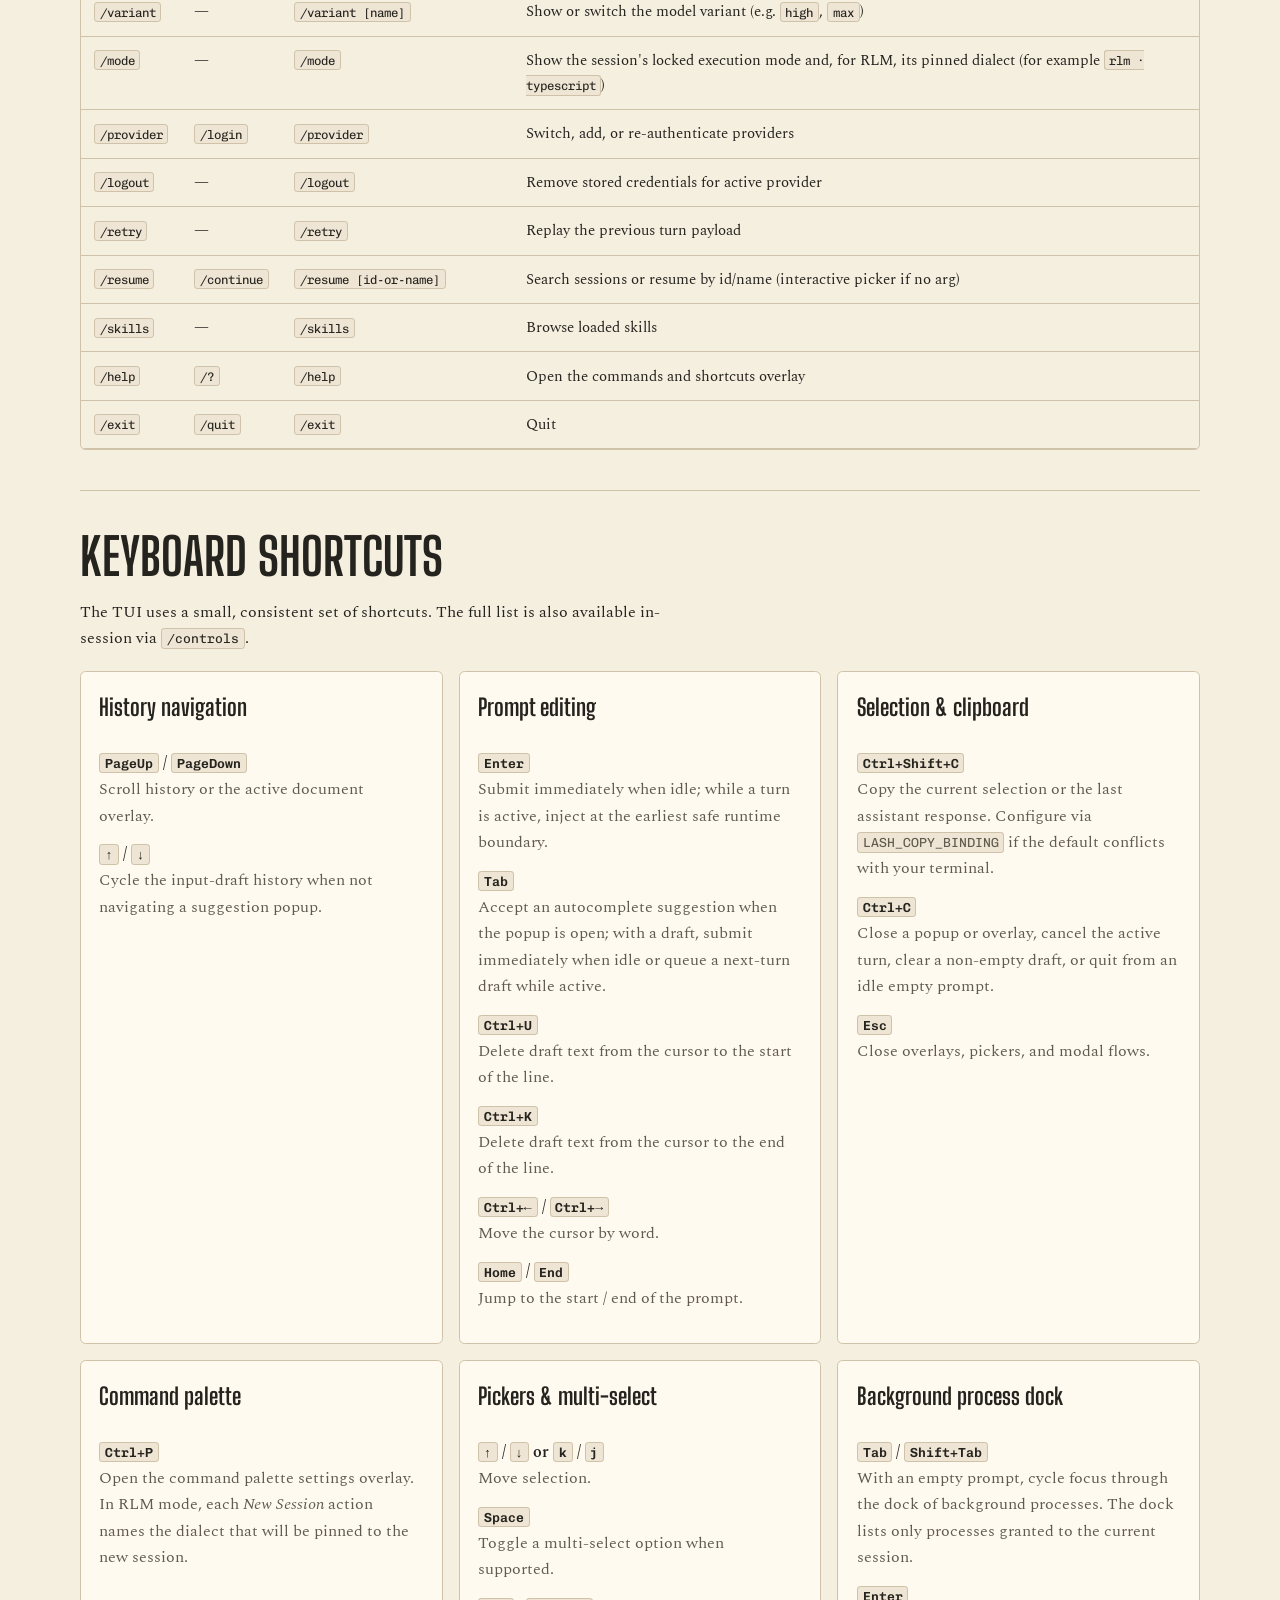
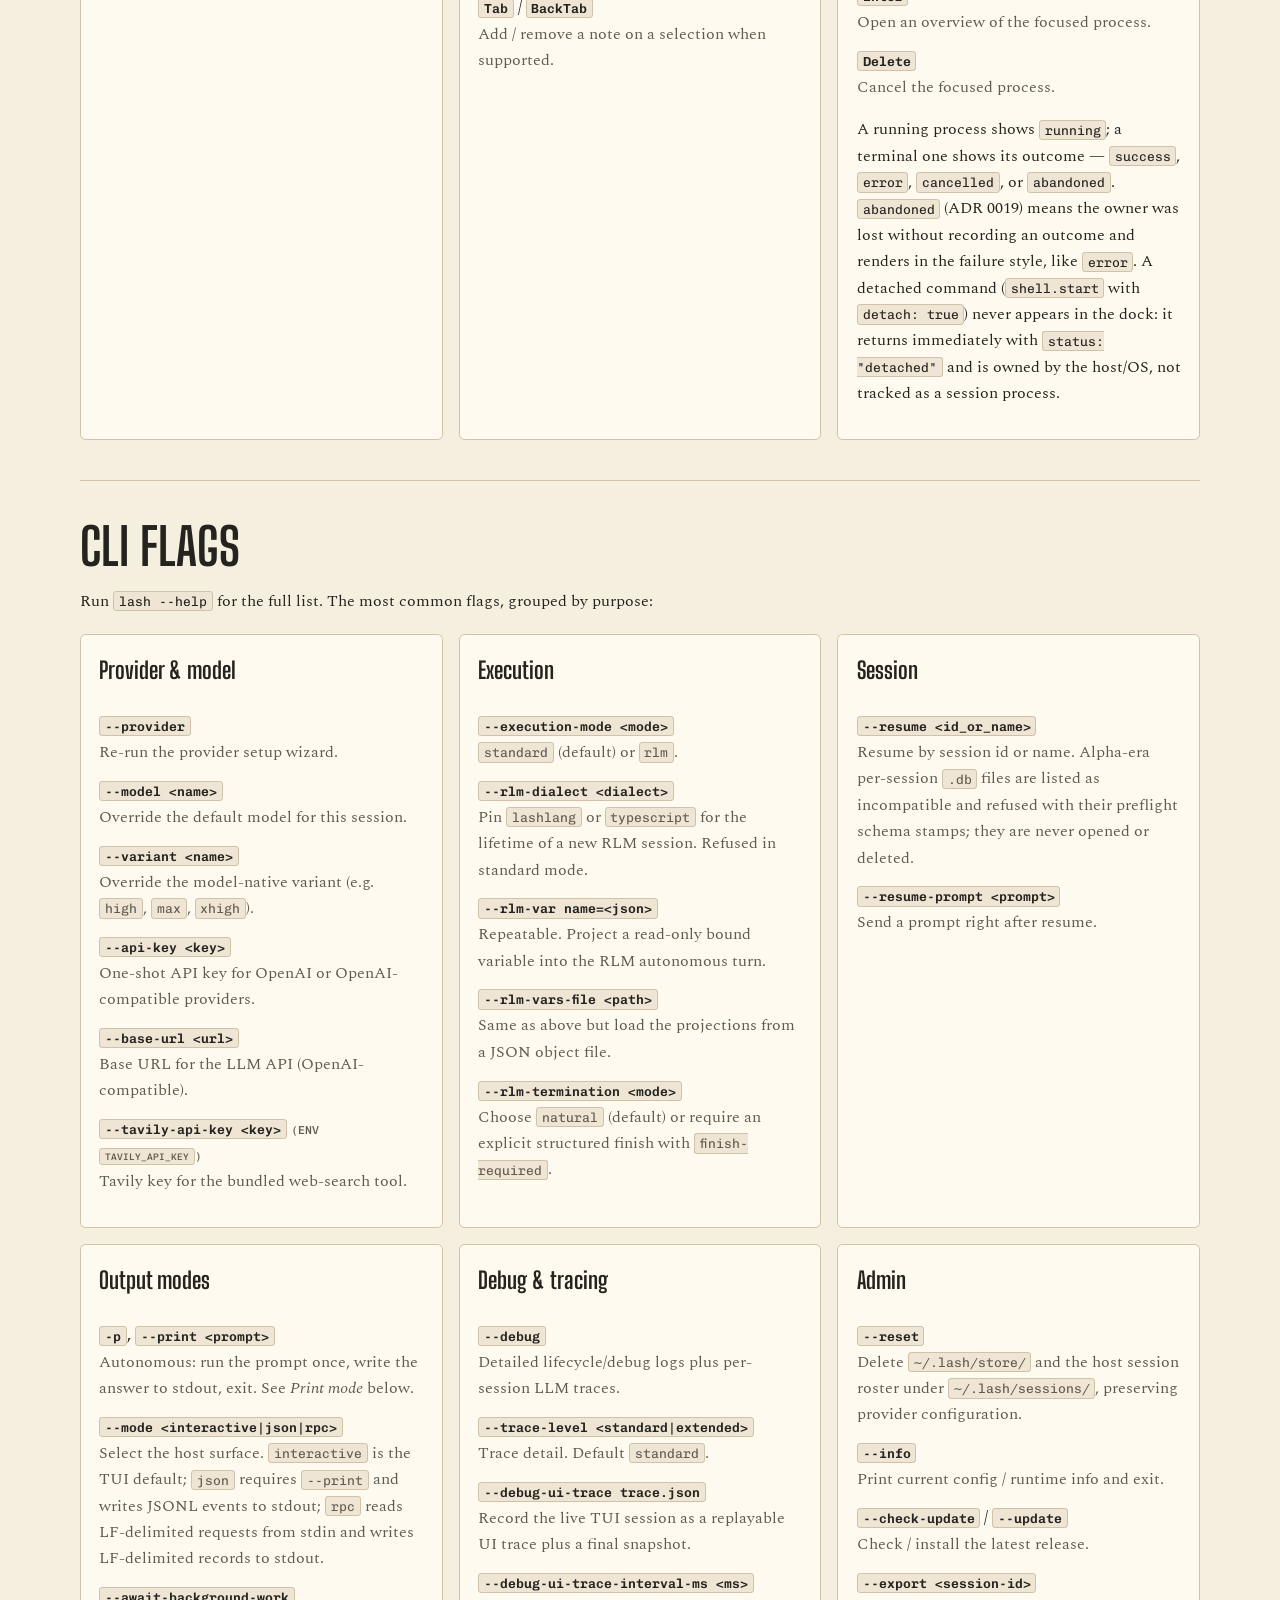
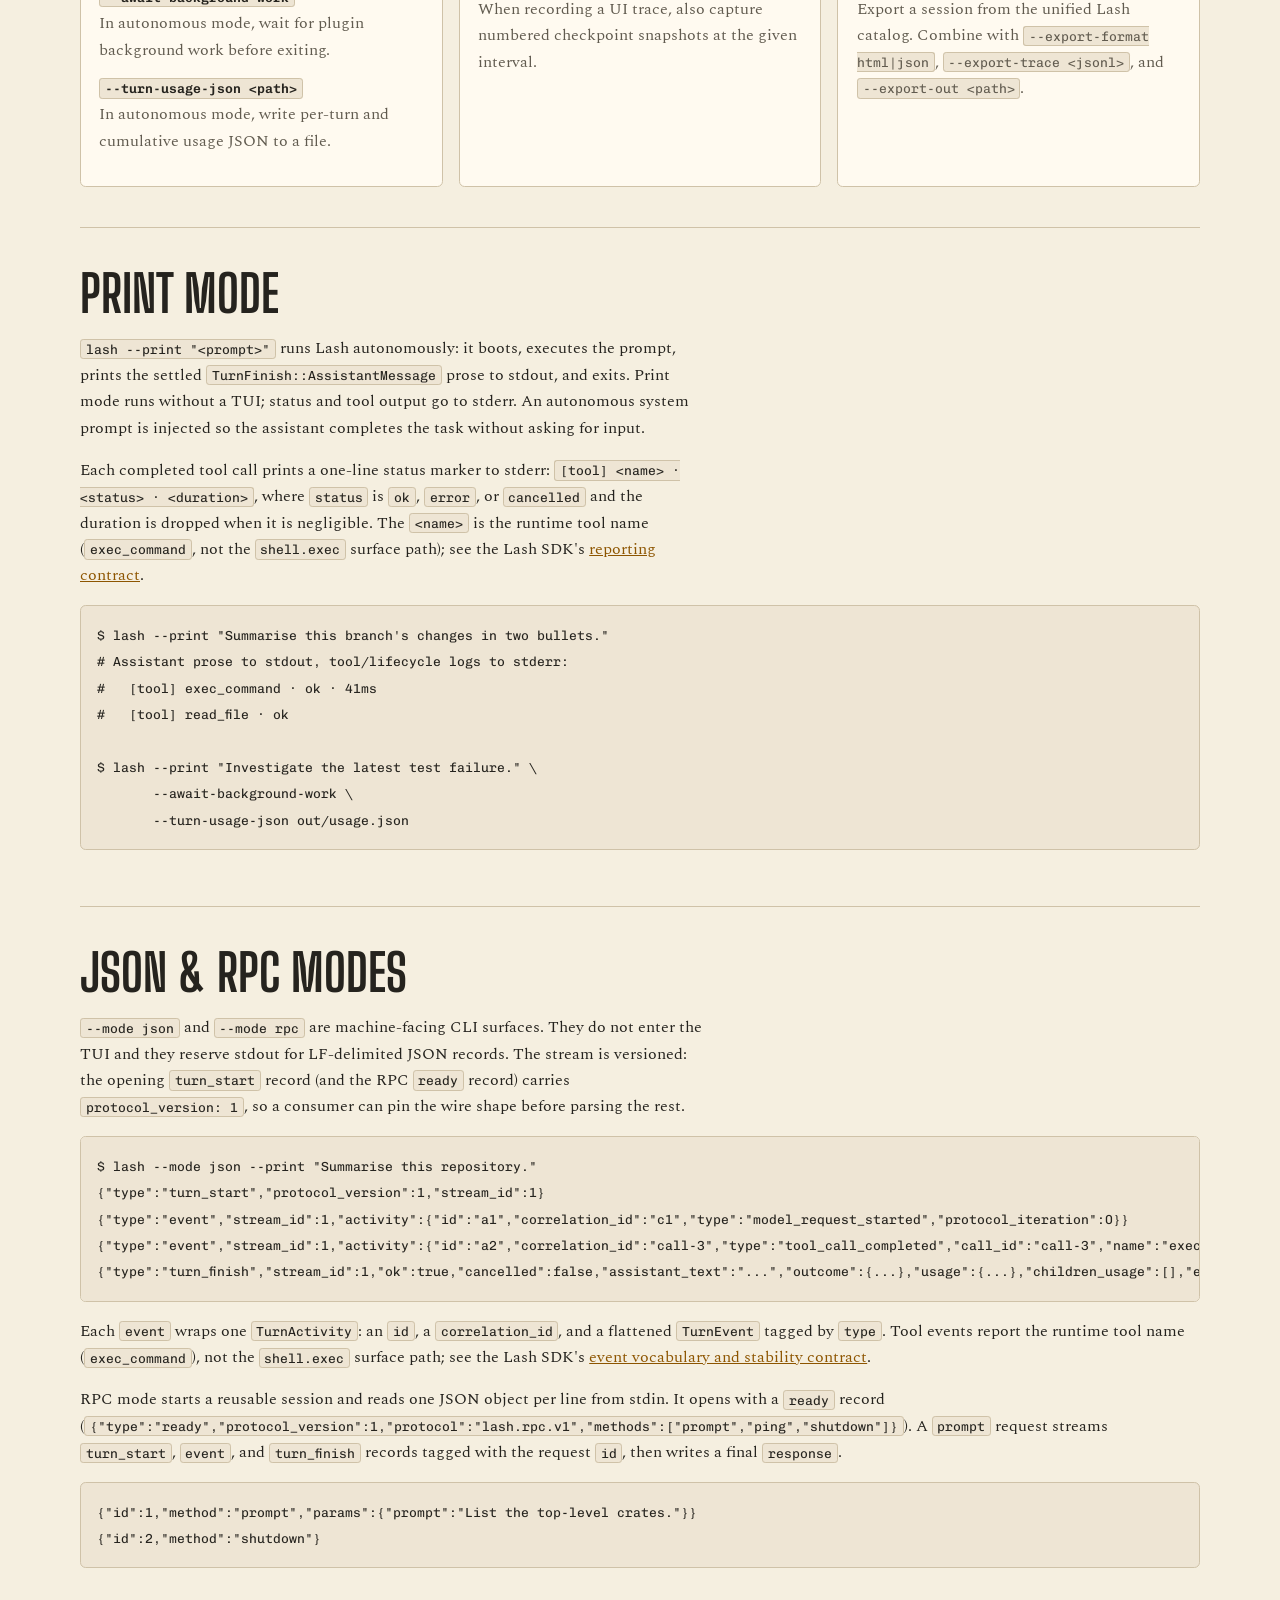
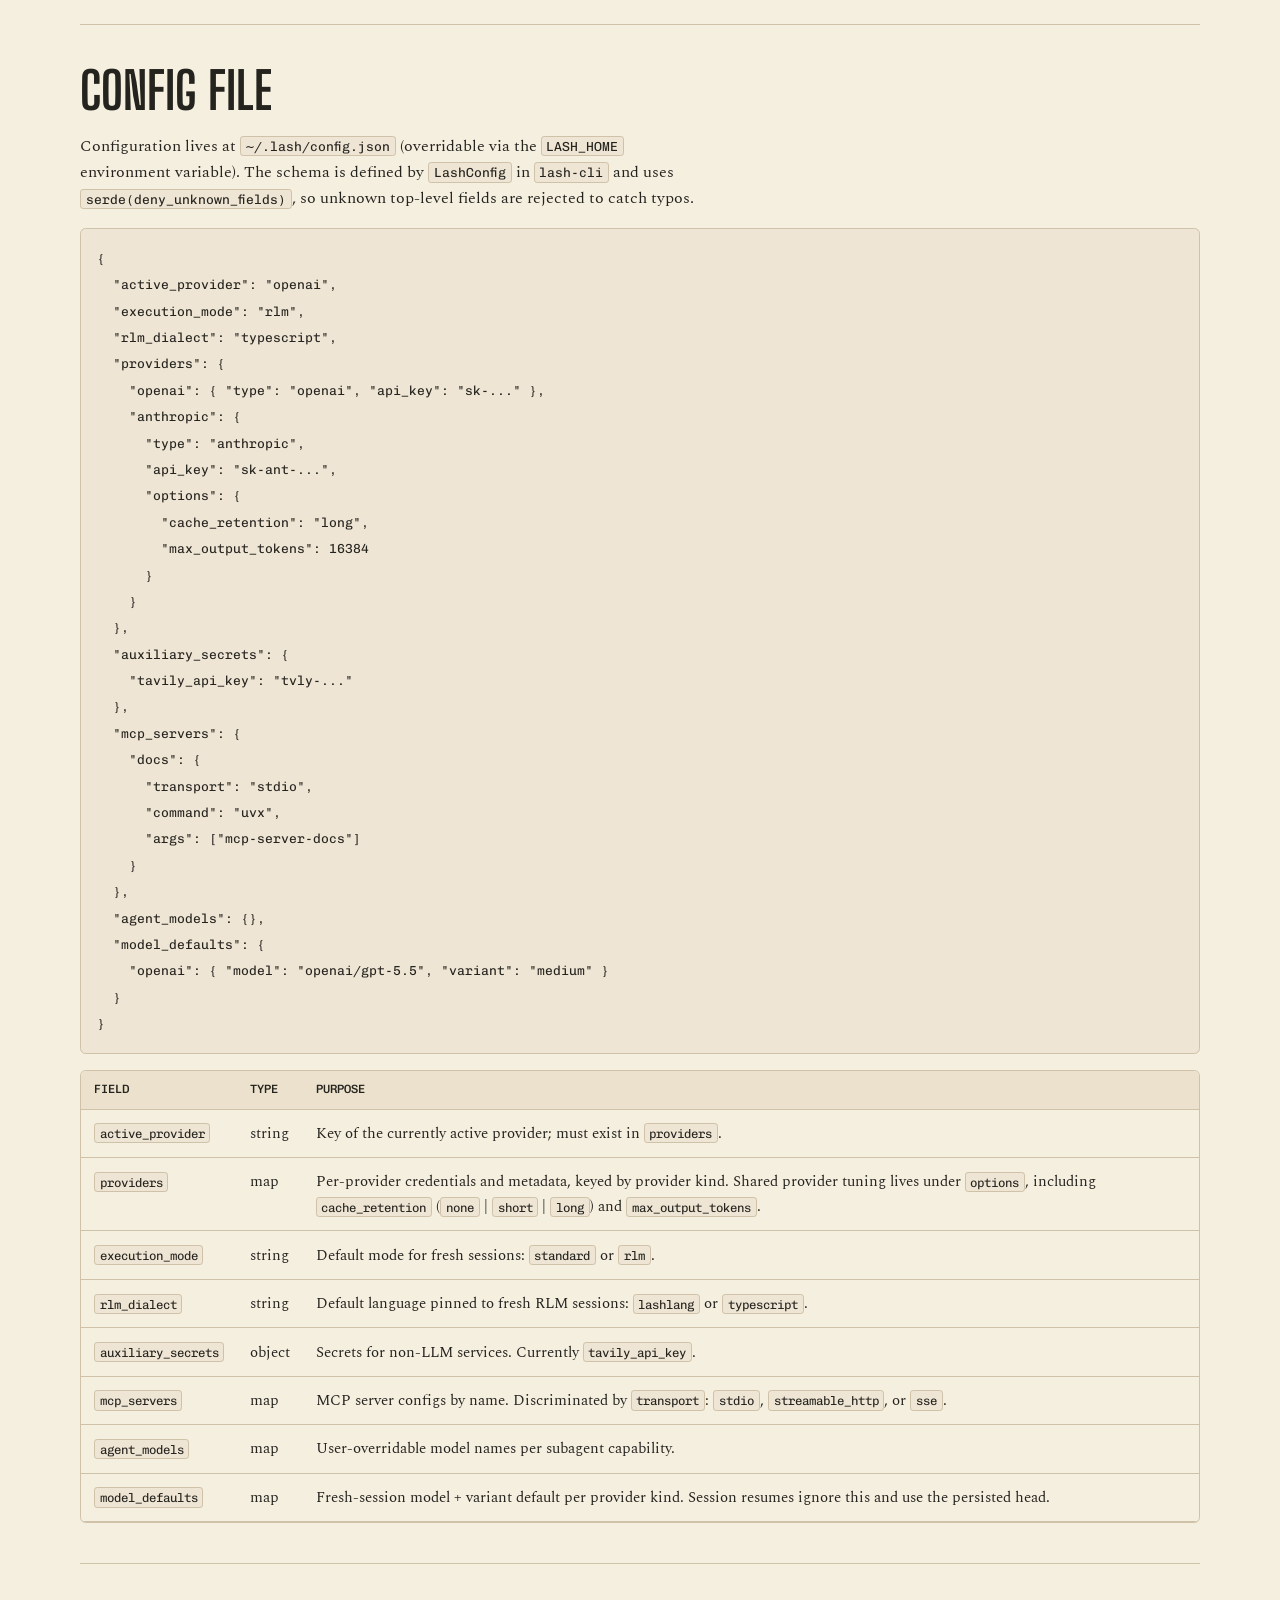
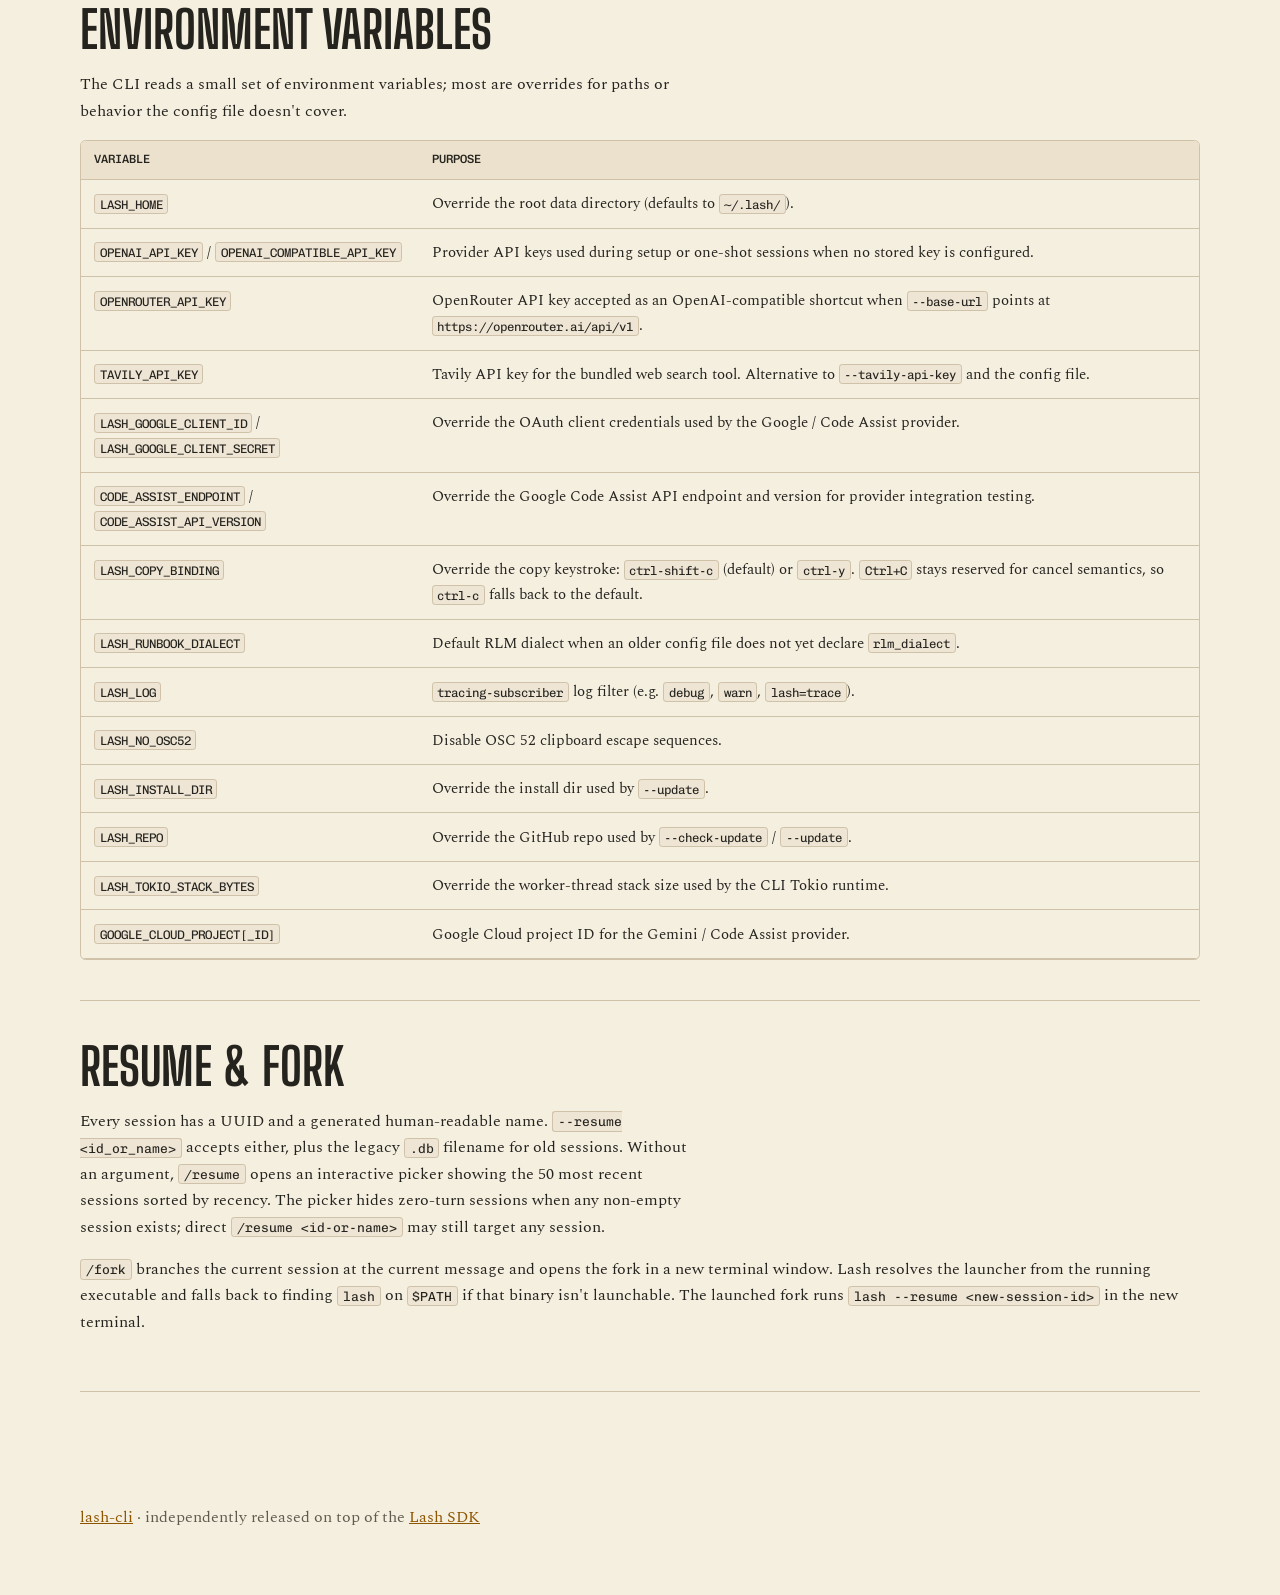
==== commit fab9c412: "Document and verify the facade cutover Keep the operator, end-to-end harness, and user documentation" ====
--- a/docs/index.html
+++ b/docs/index.html
@@ -29,14 +29,15 @@
 <div class="section" id="first-run">
           <div class="section-header">
             <h2>First Run</h2>
-            <p>If <code>~/.lash/config.json</code> does not exist, <code>lash</code> launches the setup wizard. The wizard provisions an active provider, collects credentials, and writes the config file before dropping you into the TUI.</p>
+            <p>If <code>~/.lash/config.json</code> does not exist, <code>lash</code> launches the setup wizard. The wizard provisions an active provider, collects credentials, asks for the default execution mode and RLM dialect, and writes the config file before dropping you into the TUI.</p>
           </div>
           <pre data-lang="console"><code>$ lash
 # Setup wizard:
 # 1. Choose a provider (Anthropic, OpenAI, OpenAI-compatible, Codex, Google OAuth)
 # 2. Paste API key (or run OAuth / device-code flow)
 # 3. Optionally paste a Tavily API key for the built-in web-search tool
-# 4. Drop into the interactive TUI</code></pre>
+# 4. Choose standard or RLM; if RLM, choose lashlang or typescript
+# 5. Drop into the interactive TUI</code></pre>
           <p>Re-run the wizard at any time with <code>lash --provider</code>. Use <code>/provider</code> from inside a session to switch providers without restarting.</p>
         </div>
 
@@ -58,7 +59,7 @@
                 <tr><td><code>/info</code></td><td><code>/status</code></td><td><code>/info</code></td><td>Show current session/runtime info</td></tr>
                 <tr><td><code>/model</code></td><td>—</td><td><code>/model [name]</code></td><td>Show or switch the LLM model</td></tr>
                 <tr><td><code>/variant</code></td><td>—</td><td><code>/variant [name]</code></td><td>Show or switch the model variant (e.g. <code>high</code>, <code>max</code>)</td></tr>
-                <tr><td><code>/mode</code></td><td>—</td><td><code>/mode [name]</code></td><td>Show the session's execution mode (<code>standard</code> / <code>rlm</code>); it is locked for the session, so changing it requires a new session started with <code>--execution-mode</code></td></tr>
+                <tr><td><code>/mode</code></td><td>—</td><td><code>/mode</code></td><td>Show the session's locked execution mode and, for RLM, its pinned dialect (for example <code>rlm · typescript</code>)</td></tr>
                 <tr><td><code>/provider</code></td><td><code>/login</code></td><td><code>/provider</code></td><td>Switch, add, or re-authenticate providers</td></tr>
                 <tr><td><code>/logout</code></td><td>—</td><td><code>/logout</code></td><td>Remove stored credentials for active provider</td></tr>
                 <tr><td><code>/retry</code></td><td>—</td><td><code>/retry</code></td><td>Replay the previous turn payload</td></tr>
@@ -106,7 +107,7 @@
             <article class="panel">
               <h3>Command palette</h3>
               <dl class="def-list">
-                <dt><kbd>Ctrl+P</kbd></dt><dd>Open the command palette settings overlay: a searchable list of <em>Settings</em> actions (theme, model, variant, provider, execution mode, logout) and <em>Session</em> actions (new, resume, tree, fork), each annotated with the equivalent slash command.</dd>
+                <dt><kbd>Ctrl+P</kbd></dt><dd>Open the command palette settings overlay. In RLM mode, each <em>New Session</em> action names the dialect that will be pinned to the new session.</dd>
               </dl>
             </article>
             <article class="panel">
@@ -150,7 +151,7 @@
               <h3>Execution</h3>
               <dl class="def-list">
                 <dt><code>--execution-mode &lt;mode&gt;</code></dt><dd><code>standard</code> (default) or <code>rlm</code>.</dd>
-                <dt><code>-c</code>, <code>--context-approach &lt;approach&gt;</code></dt><dd>For standard mode: <code>rolling_history</code> or <code>observational_memory</code>.</dd>
+                <dt><code>--rlm-dialect &lt;dialect&gt;</code></dt><dd>Pin <code>lashlang</code> or <code>typescript</code> for the lifetime of a new RLM session. Refused in standard mode.</dd>
                 <dt><code>--rlm-var name=&lt;json&gt;</code></dt><dd>Repeatable. Project a read-only bound variable into the RLM autonomous turn.</dd>
                 <dt><code>--rlm-vars-file &lt;path&gt;</code></dt><dd>Same as above but load the projections from a JSON object file.</dd>
                 <dt><code>--rlm-termination &lt;mode&gt;</code></dt><dd>Choose <code>natural</code> (default) or require an explicit structured finish with <code>finish-required</code>.</dd>
@@ -159,7 +160,7 @@
             <article class="panel">
               <h3>Session</h3>
               <dl class="def-list">
-                <dt><code>--resume &lt;id_or_name&gt;</code></dt><dd>Resume by session id, name, or legacy <code>.db</code> filename.</dd>
+                <dt><code>--resume &lt;id_or_name&gt;</code></dt><dd>Resume by session id or name. Alpha-era per-session <code>.db</code> files are listed as incompatible and refused with their preflight schema stamps; they are never opened or deleted.</dd>
                 <dt><code>--resume-prompt &lt;prompt&gt;</code></dt><dd>Send a prompt right after resume.</dd>
               </dl>
             </article>
@@ -182,25 +183,12 @@
               </dl>
             </article>
             <article class="panel">
-              <h3>Observational memory</h3>
-              <dl class="def-list">
-                <dt><code>--om-observation-message-tokens &lt;tokens&gt;</code></dt><dd>Observe recent raw history after this many new message tokens.</dd>
-                <dt><code>--om-observation-buffer-tokens &lt;tokens&gt;</code></dt><dd>Keep this much message-token slack before observation pressure starts.</dd>
-                <dt><code>--om-observation-block-after-tokens &lt;tokens&gt;</code></dt><dd>Block new turns once unobserved message tokens pass this threshold.</dd>
-                <dt><code>--om-observation-max-tokens-per-batch &lt;tokens&gt;</code></dt><dd>Cap the raw-history slice sent to one observer pass.</dd>
-                <dt><code>--om-previous-observer-tokens &lt;tokens&gt;</code></dt><dd>Budget previous observer notes included in a fresh observation pass.</dd>
-                <dt><code>--om-reflection-observation-tokens &lt;tokens&gt;</code></dt><dd>Target observation-token volume before reflection becomes useful.</dd>
-                <dt><code>--om-reflection-buffer-activation-percent &lt;percent&gt;</code></dt><dd>Start reflection when the reflection buffer reaches this percentage.</dd>
-                <dt><code>--om-reflection-block-after-tokens &lt;tokens&gt;</code></dt><dd>Block new turns once pending reflection material passes this threshold.</dd>
-              </dl>
-            </article>
-            <article class="panel">
               <h3>Admin</h3>
               <dl class="def-list">
-                <dt><code>--reset</code></dt><dd>Delete <code>~/.lash/</code> and <code>~/.cache/lash/</code> and exit.</dd>
+                <dt><code>--reset</code></dt><dd>Delete <code>~/.lash/store/</code> and the host session roster under <code>~/.lash/sessions/</code>, preserving provider configuration.</dd>
                 <dt><code>--info</code></dt><dd>Print current config / runtime info and exit.</dd>
                 <dt><code>--check-update</code> / <code>--update</code></dt><dd>Check / install the latest release.</dd>
-                <dt><code>--export &lt;db&gt;</code></dt><dd>Export a persisted session database. Combine with <code>--export-format html|json</code>, <code>--export-trace &lt;jsonl&gt;</code>, and <code>--export-out &lt;path&gt;</code>.</dd>
+                <dt><code>--export &lt;session-id&gt;</code></dt><dd>Export a session from the unified Lash catalog. Combine with <code>--export-format html|json</code>, <code>--export-trace &lt;jsonl&gt;</code>, and <code>--export-out &lt;path&gt;</code>.</dd>
               </dl>
             </article>
           </div>
@@ -245,6 +233,8 @@
           </div>
           <pre data-lang="json"><code>{
   "active_provider": "openai",
+  "execution_mode": "rlm",
+  "rlm_dialect": "typescript",
   "providers": {
     "openai": { "type": "openai", "api_key": "sk-..." },
     "anthropic": {
@@ -277,6 +267,8 @@
               <tbody>
                 <tr><td><code>active_provider</code></td><td>string</td><td>Key of the currently active provider; must exist in <code>providers</code>.</td></tr>
                 <tr><td><code>providers</code></td><td>map</td><td>Per-provider credentials and metadata, keyed by provider kind. Shared provider tuning lives under <code>options</code>, including <code>cache_retention</code> (<code>none</code> | <code>short</code> | <code>long</code>) and <code>max_output_tokens</code>.</td></tr>
+                <tr><td><code>execution_mode</code></td><td>string</td><td>Default mode for fresh sessions: <code>standard</code> or <code>rlm</code>.</td></tr>
+                <tr><td><code>rlm_dialect</code></td><td>string</td><td>Default language pinned to fresh RLM sessions: <code>lashlang</code> or <code>typescript</code>.</td></tr>
                 <tr><td><code>auxiliary_secrets</code></td><td>object</td><td>Secrets for non-LLM services. Currently <code>tavily_api_key</code>.</td></tr>
                 <tr><td><code>mcp_servers</code></td><td>map</td><td>MCP server configs by name. Discriminated by <code>transport</code>: <code>stdio</code>, <code>streamable_http</code>, or <code>sse</code>.</td></tr>
                 <tr><td><code>agent_models</code></td><td>map</td><td>User-overridable model names per subagent capability.</td></tr>
@@ -302,6 +294,7 @@
                 <tr><td><code>LASH_GOOGLE_CLIENT_ID</code> / <code>LASH_GOOGLE_CLIENT_SECRET</code></td><td>Override the OAuth client credentials used by the Google / Code Assist provider.</td></tr>
                 <tr><td><code>CODE_ASSIST_ENDPOINT</code> / <code>CODE_ASSIST_API_VERSION</code></td><td>Override the Google Code Assist API endpoint and version for provider integration testing.</td></tr>
                 <tr><td><code>LASH_COPY_BINDING</code></td><td>Override the copy keystroke: <code>ctrl-shift-c</code> (default) or <code>ctrl-y</code>. <code>Ctrl+C</code> stays reserved for cancel semantics, so <code>ctrl-c</code> falls back to the default.</td></tr>
+                <tr><td><code>LASH_RUNBOOK_DIALECT</code></td><td>Default RLM dialect when an older config file does not yet declare <code>rlm_dialect</code>.</td></tr>
                 <tr><td><code>LASH_LOG</code></td><td><code>tracing-subscriber</code> log filter (e.g. <code>debug</code>, <code>warn</code>, <code>lash=trace</code>).</td></tr>
                 <tr><td><code>LASH_NO_OSC52</code></td><td>Disable OSC 52 clipboard escape sequences.</td></tr>
                 <tr><td><code>LASH_INSTALL_DIR</code></td><td>Override the install dir used by <code>--update</code>.</td></tr>
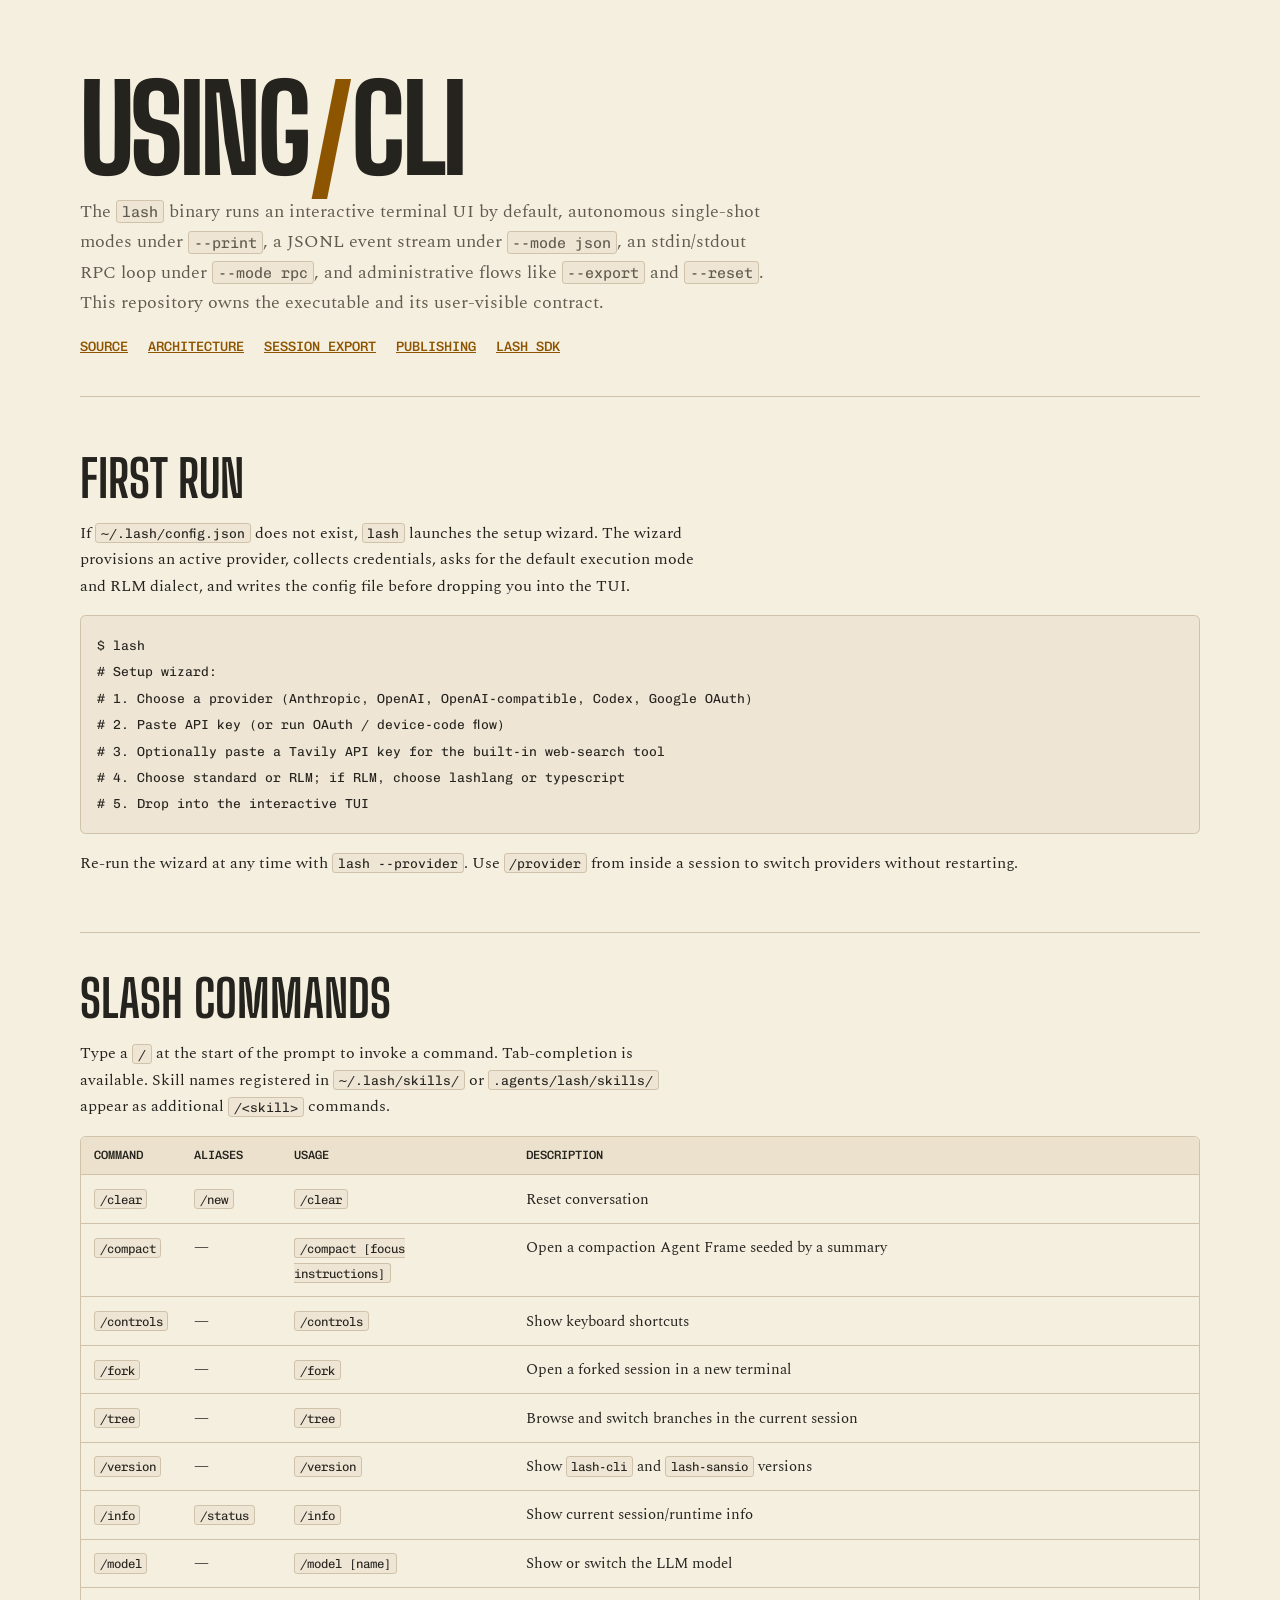
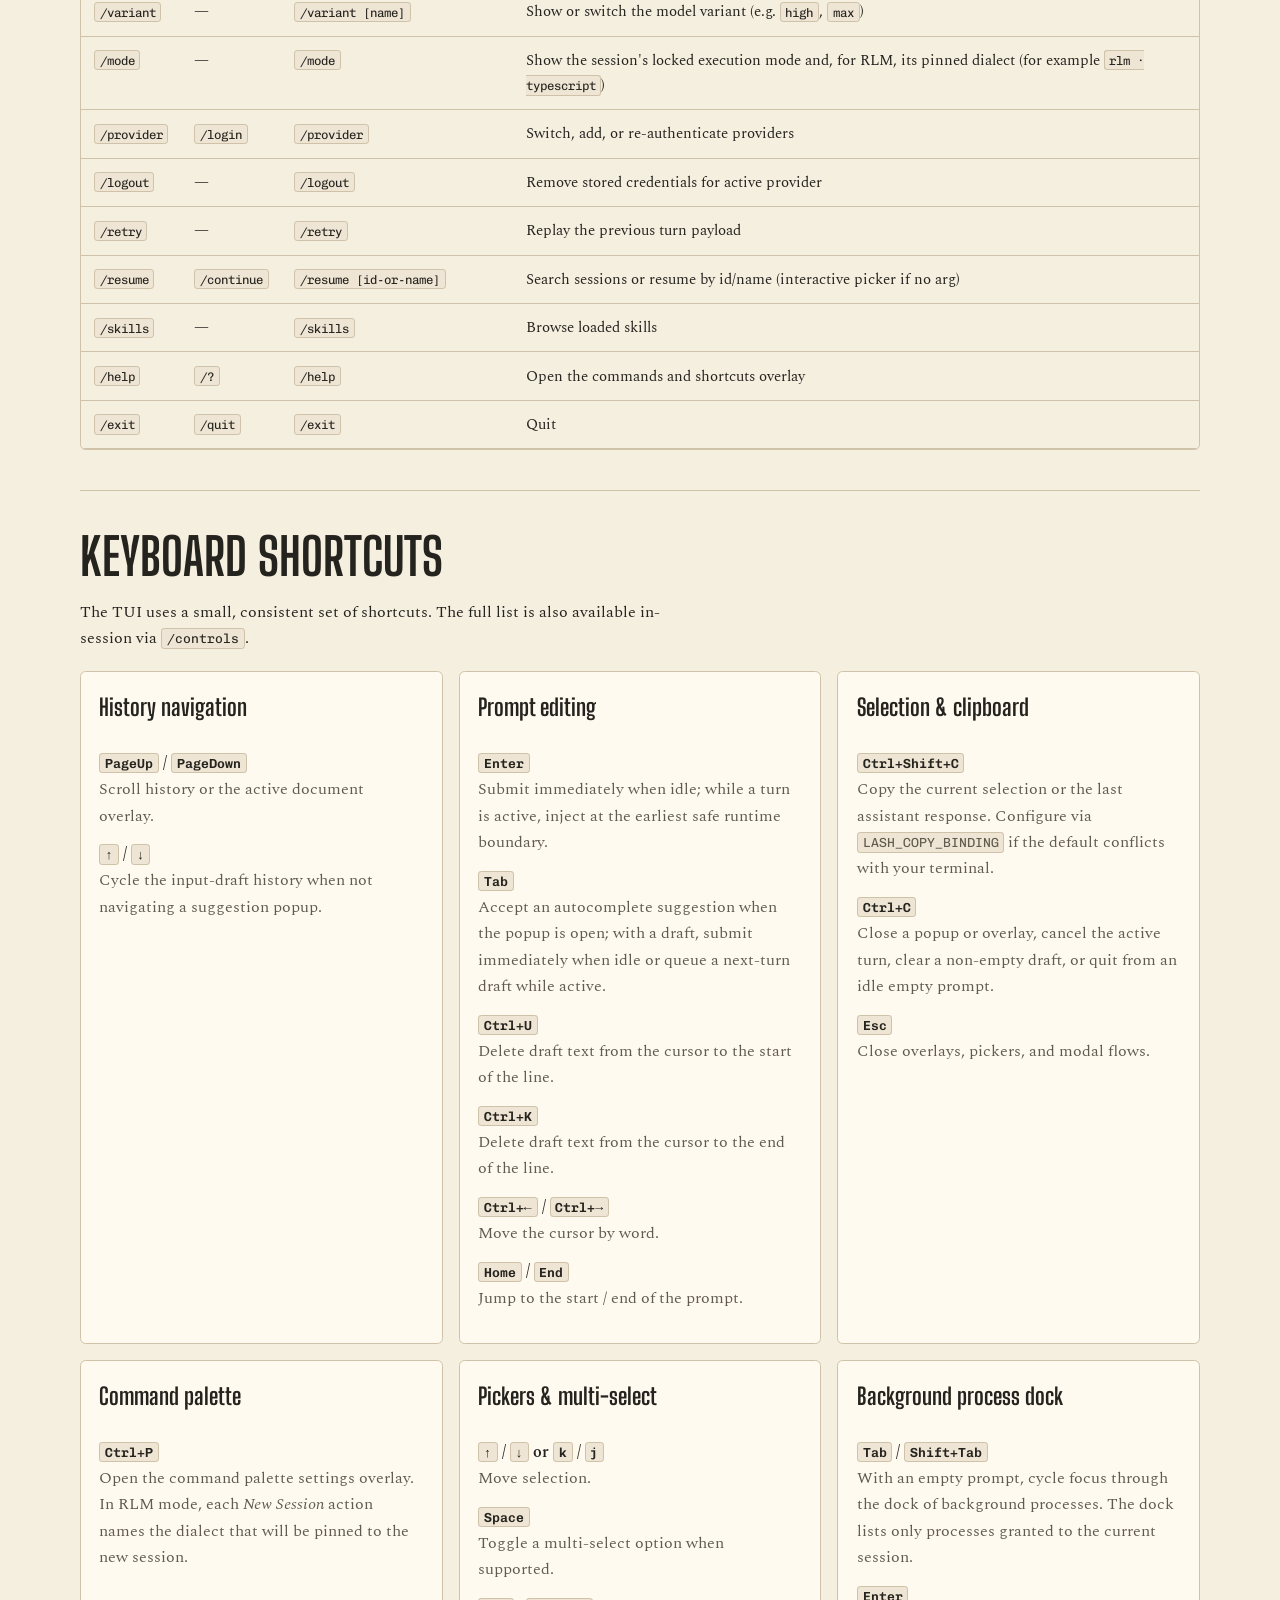
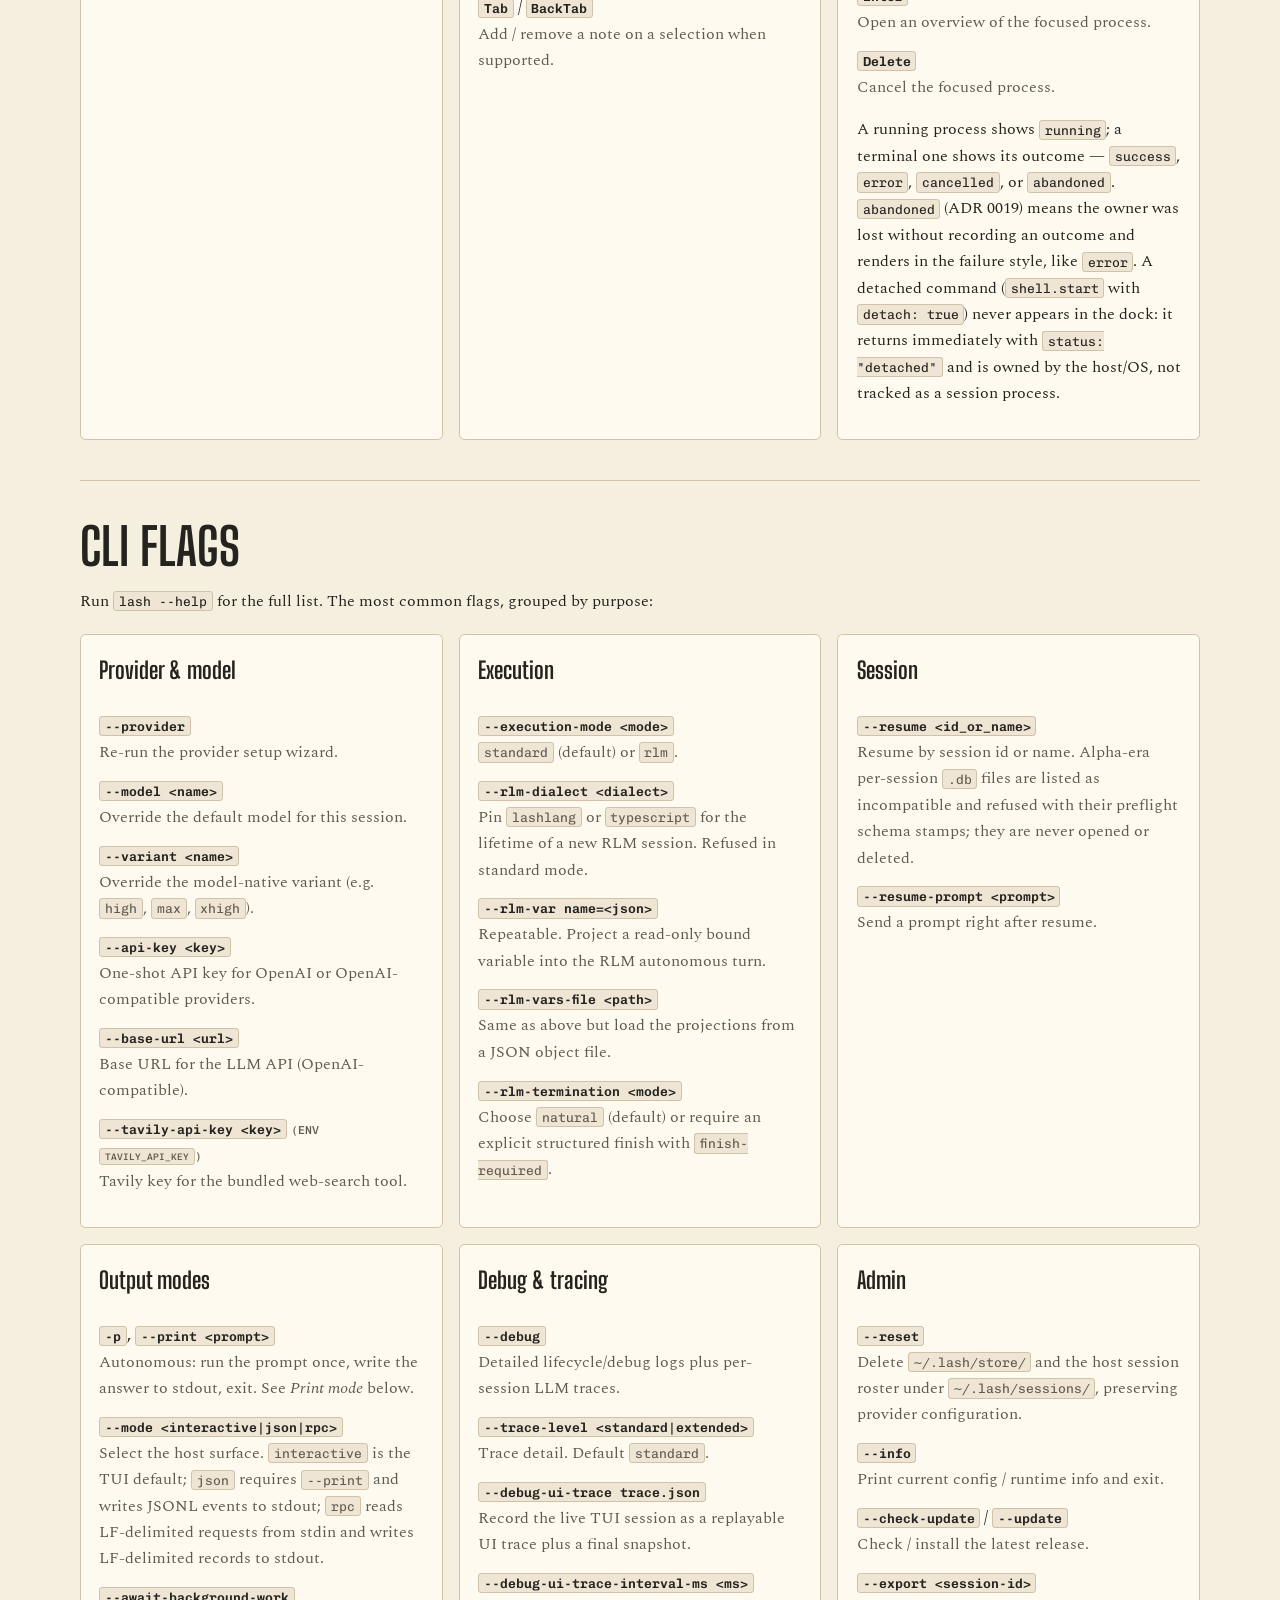
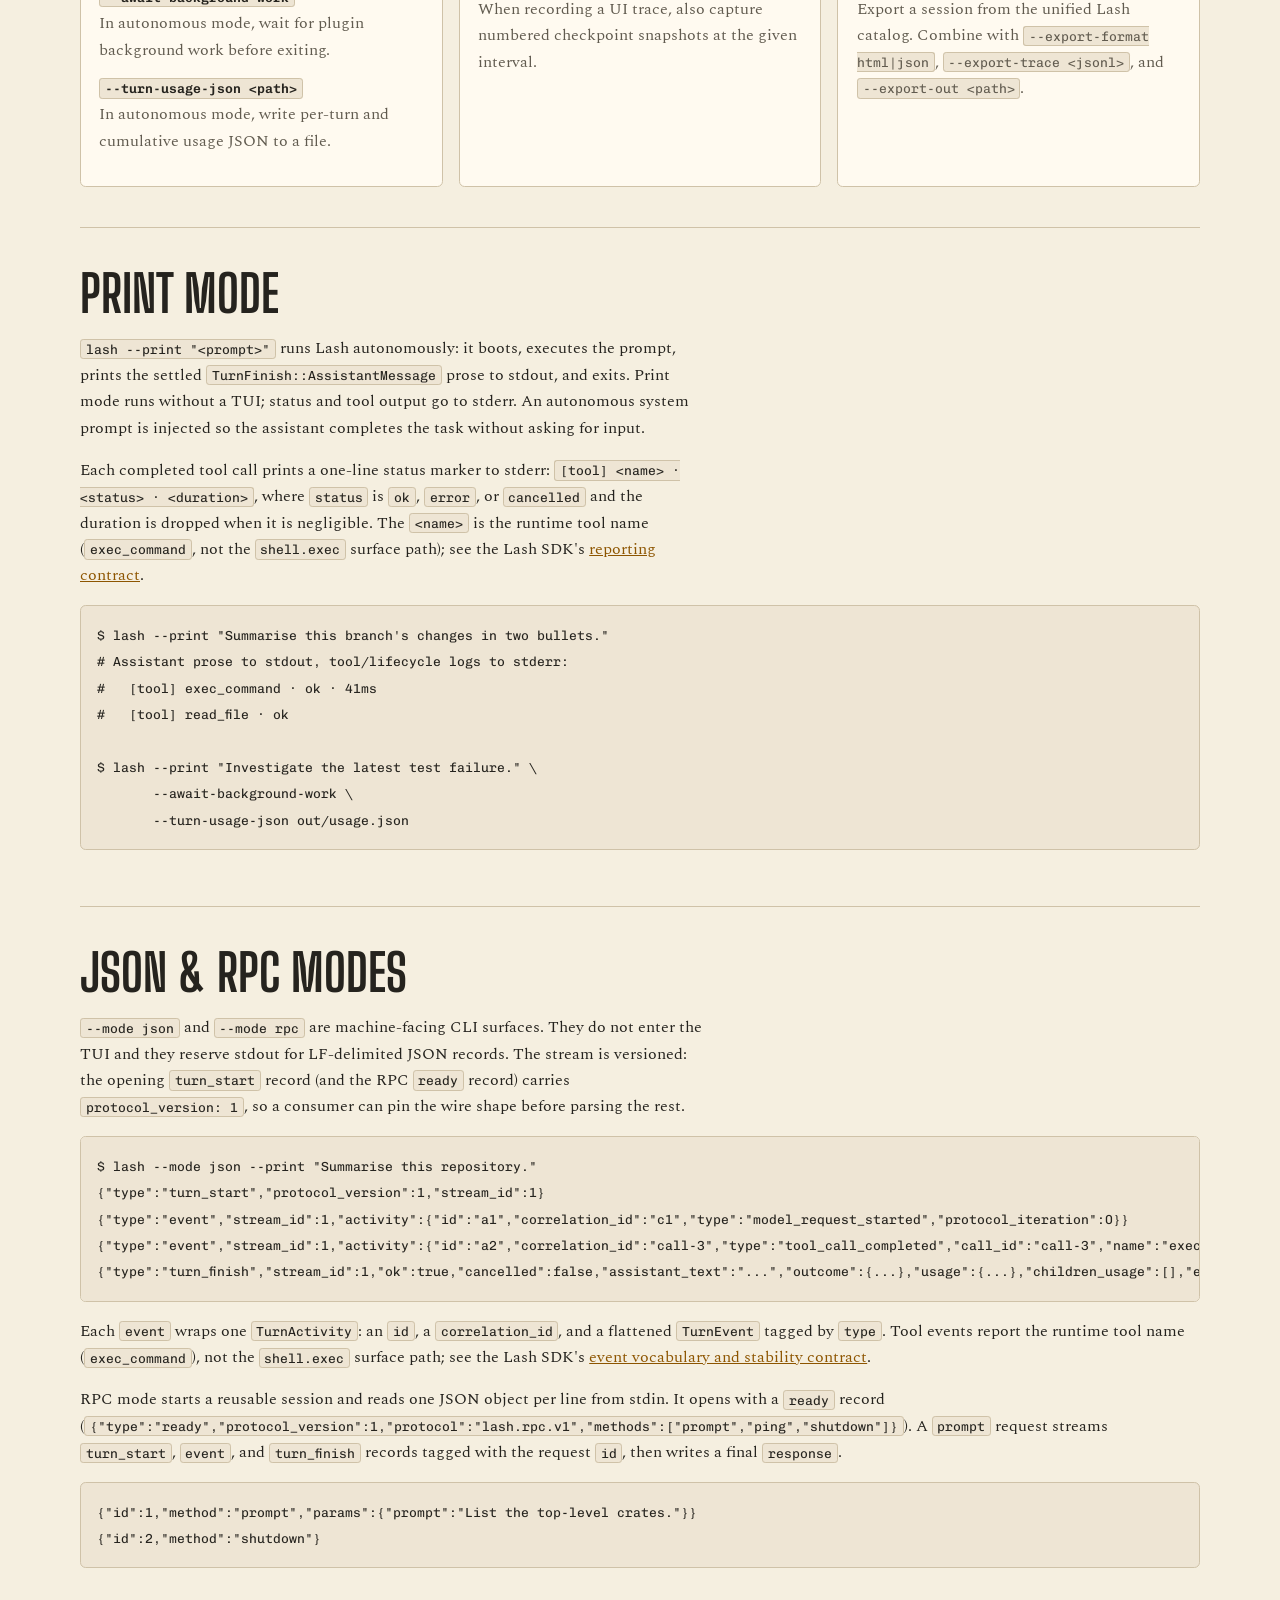
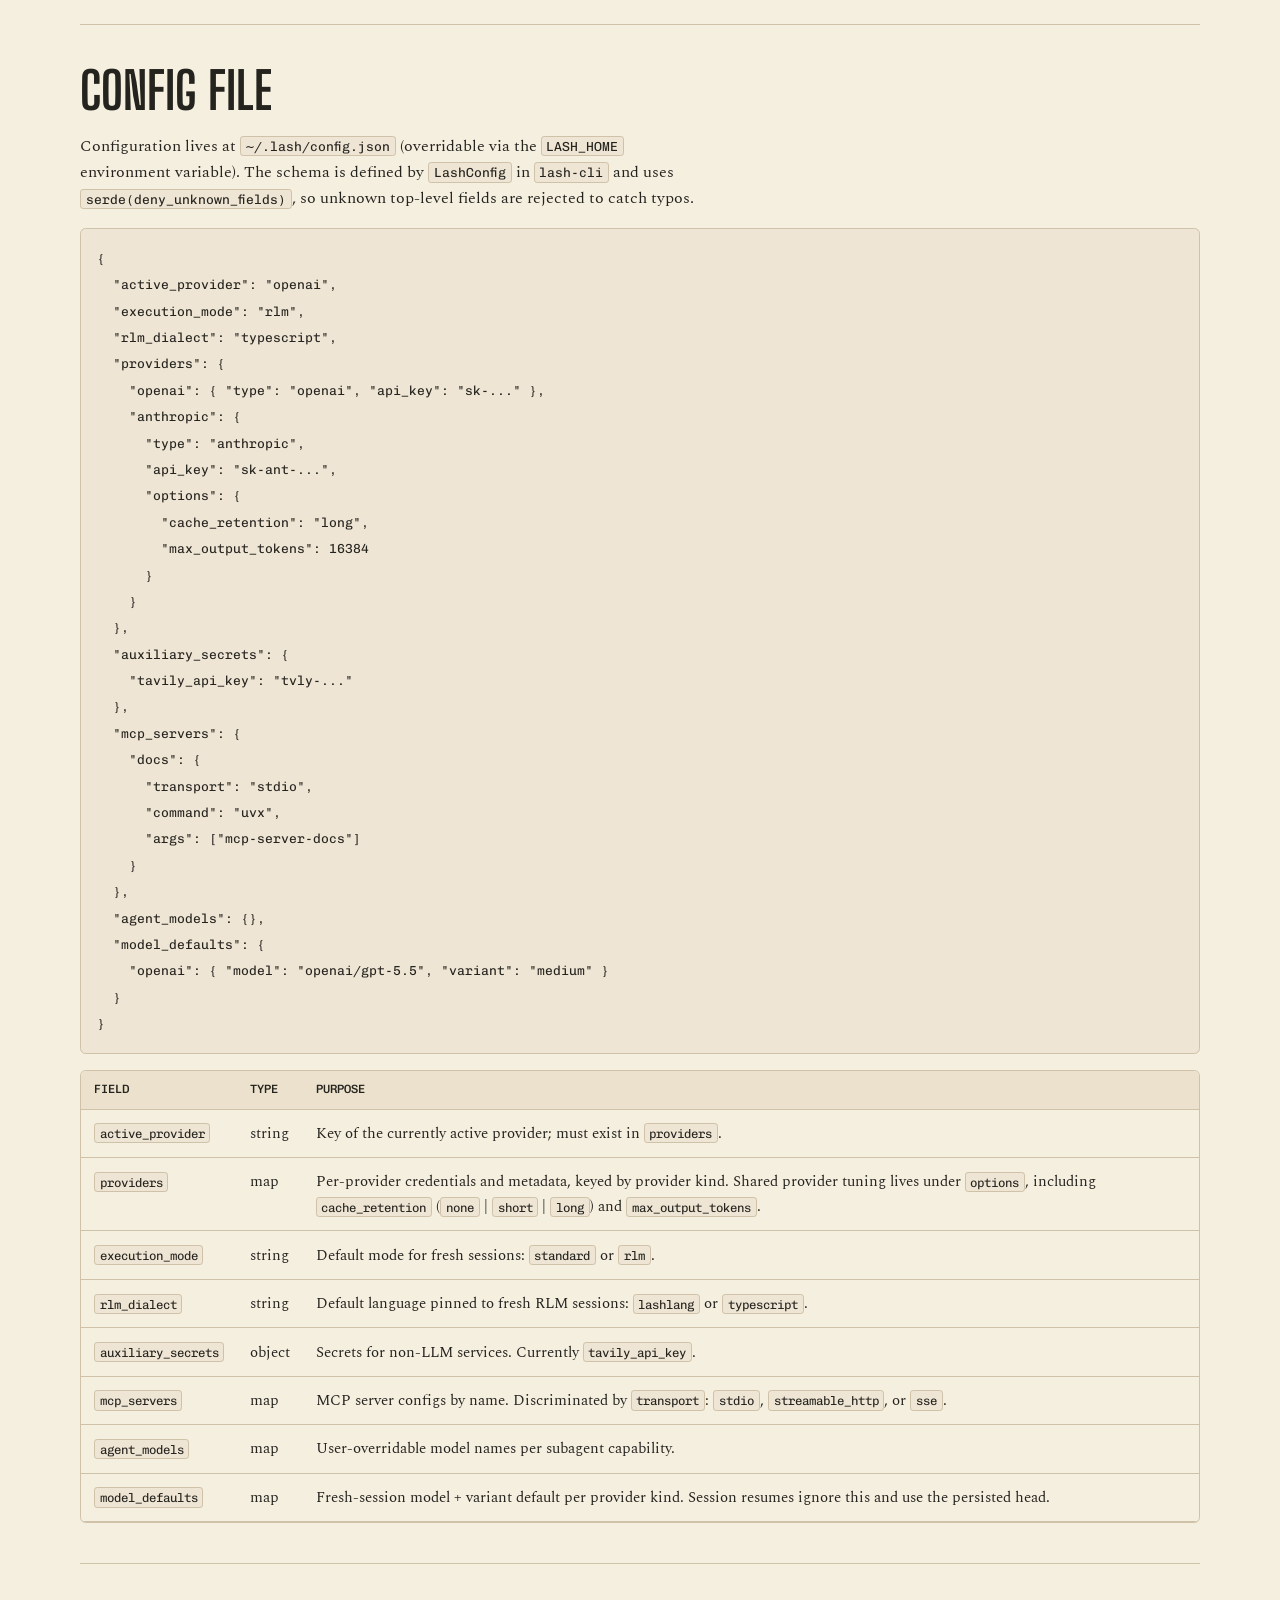
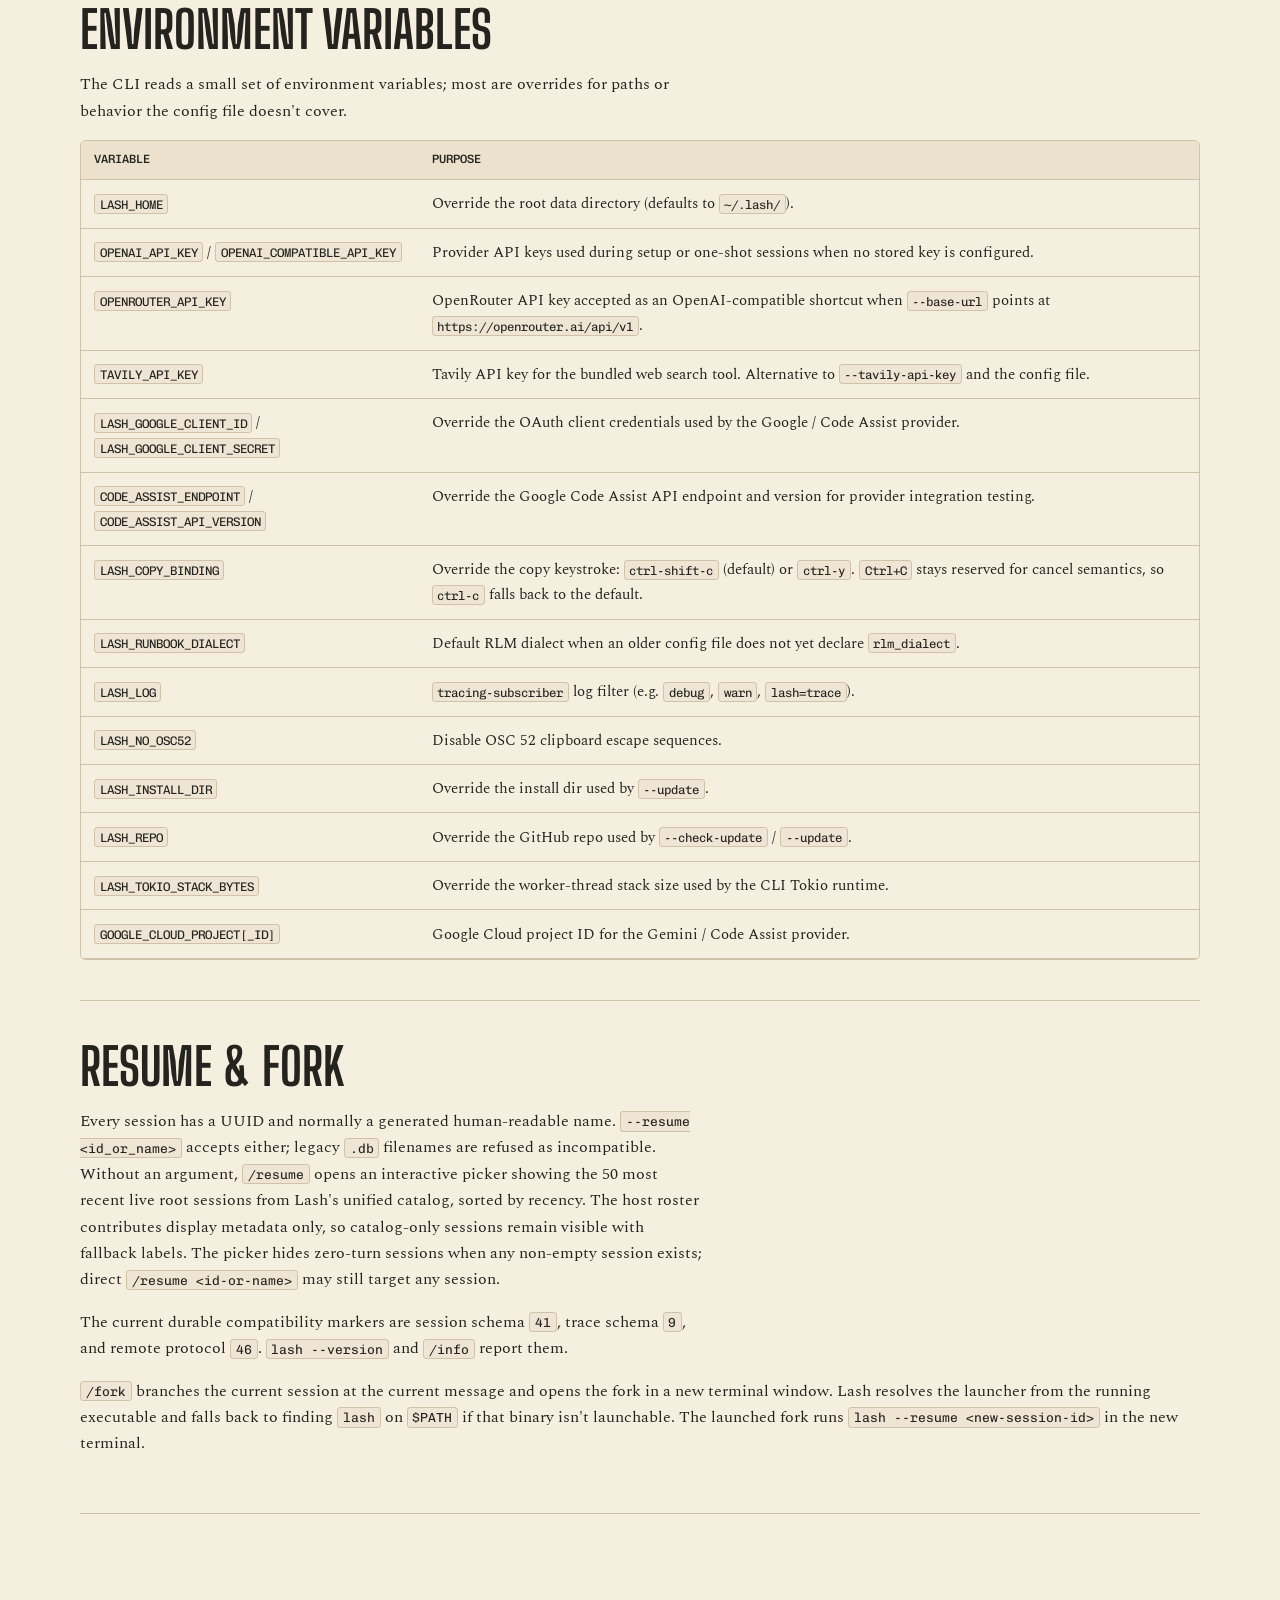
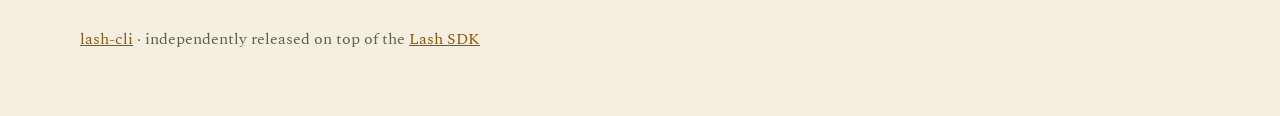
==== commit 5e4b2972: "Document the unified Lash durability model Align operator guidance, format diagnostics, export notes" ====
--- a/docs/index.html
+++ b/docs/index.html
@@ -309,7 +309,8 @@
         <div class="section" id="resume-fork">
           <div class="section-header">
             <h2>Resume &amp; Fork</h2>
-            <p>Every session has a UUID and a generated human-readable name. <code>--resume &lt;id_or_name&gt;</code> accepts either, plus the legacy <code>.db</code> filename for old sessions. Without an argument, <code>/resume</code> opens an interactive picker showing the 50 most recent sessions sorted by recency. The picker hides zero-turn sessions when any non-empty session exists; direct <code>/resume &lt;id-or-name&gt;</code> may still target any session.</p>
+            <p>Every session has a UUID and normally a generated human-readable name. <code>--resume &lt;id_or_name&gt;</code> accepts either; legacy <code>.db</code> filenames are refused as incompatible. Without an argument, <code>/resume</code> opens an interactive picker showing the 50 most recent live root sessions from Lash's unified catalog, sorted by recency. The host roster contributes display metadata only, so catalog-only sessions remain visible with fallback labels. The picker hides zero-turn sessions when any non-empty session exists; direct <code>/resume &lt;id-or-name&gt;</code> may still target any session.</p>
+            <p>The current durable compatibility markers are session schema <code>41</code>, trace schema <code>9</code>, and remote protocol <code>46</code>. <code>lash --version</code> and <code>/info</code> report them.</p>
           </div>
           <p><code>/fork</code> branches the current session at the current message and opens the fork in a new terminal window. Lash resolves the launcher from the running executable and falls back to finding <code>lash</code> on <code>$PATH</code> if that binary isn't launchable. The launched fork runs <code>lash --resume &lt;new-session-id&gt;</code> in the new terminal.</p>
         </div>
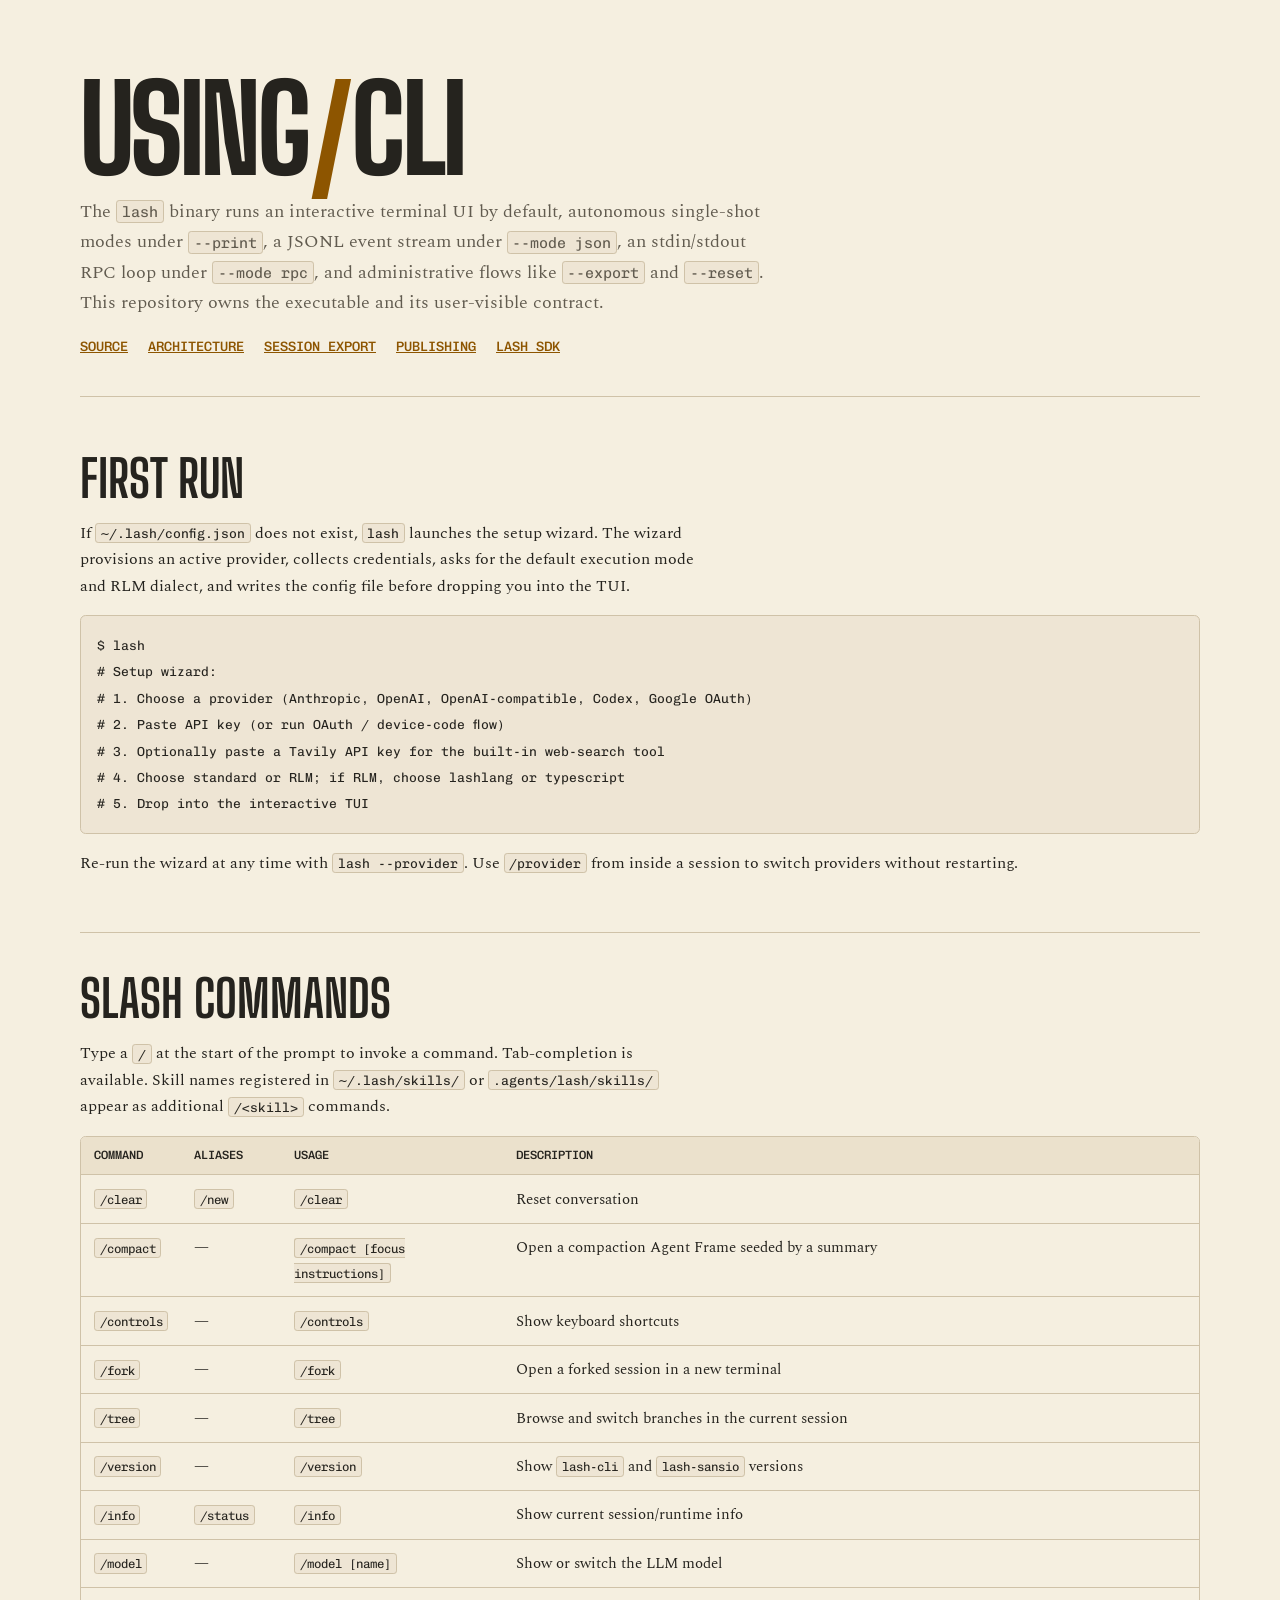
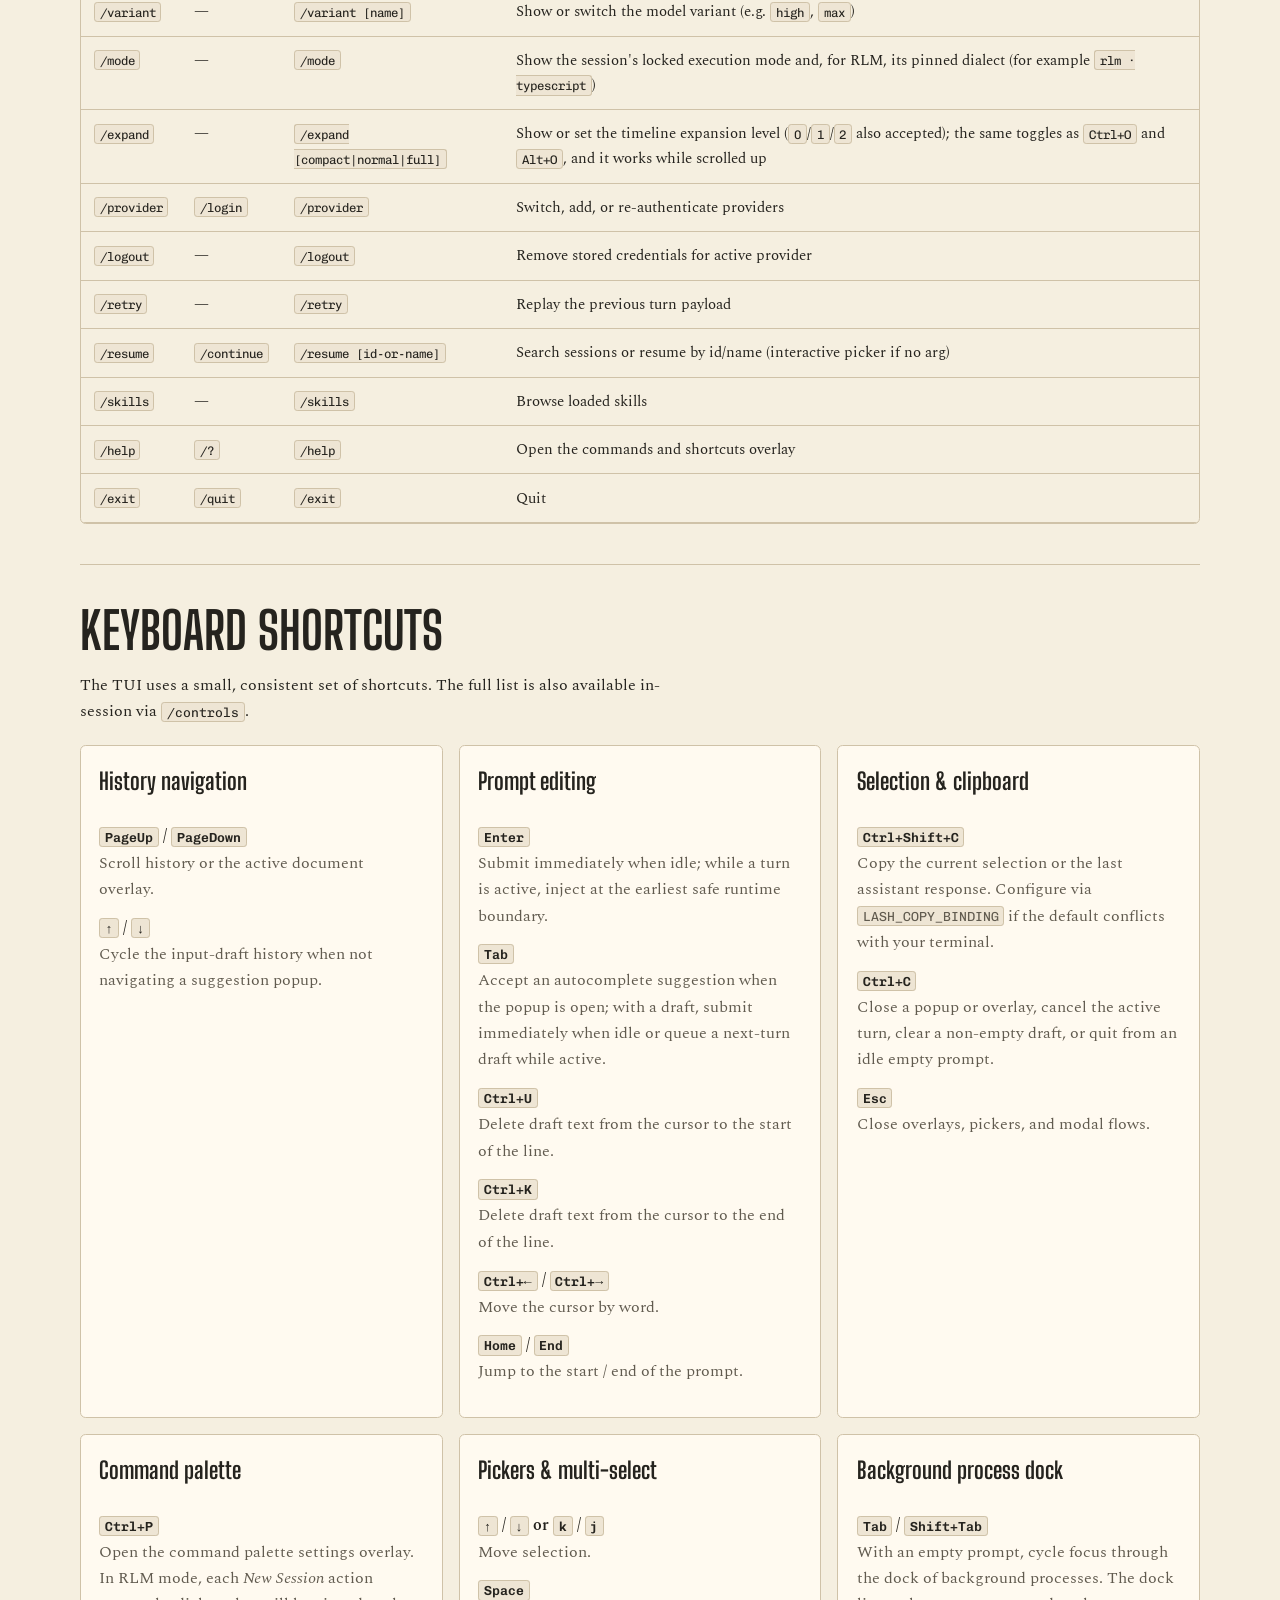
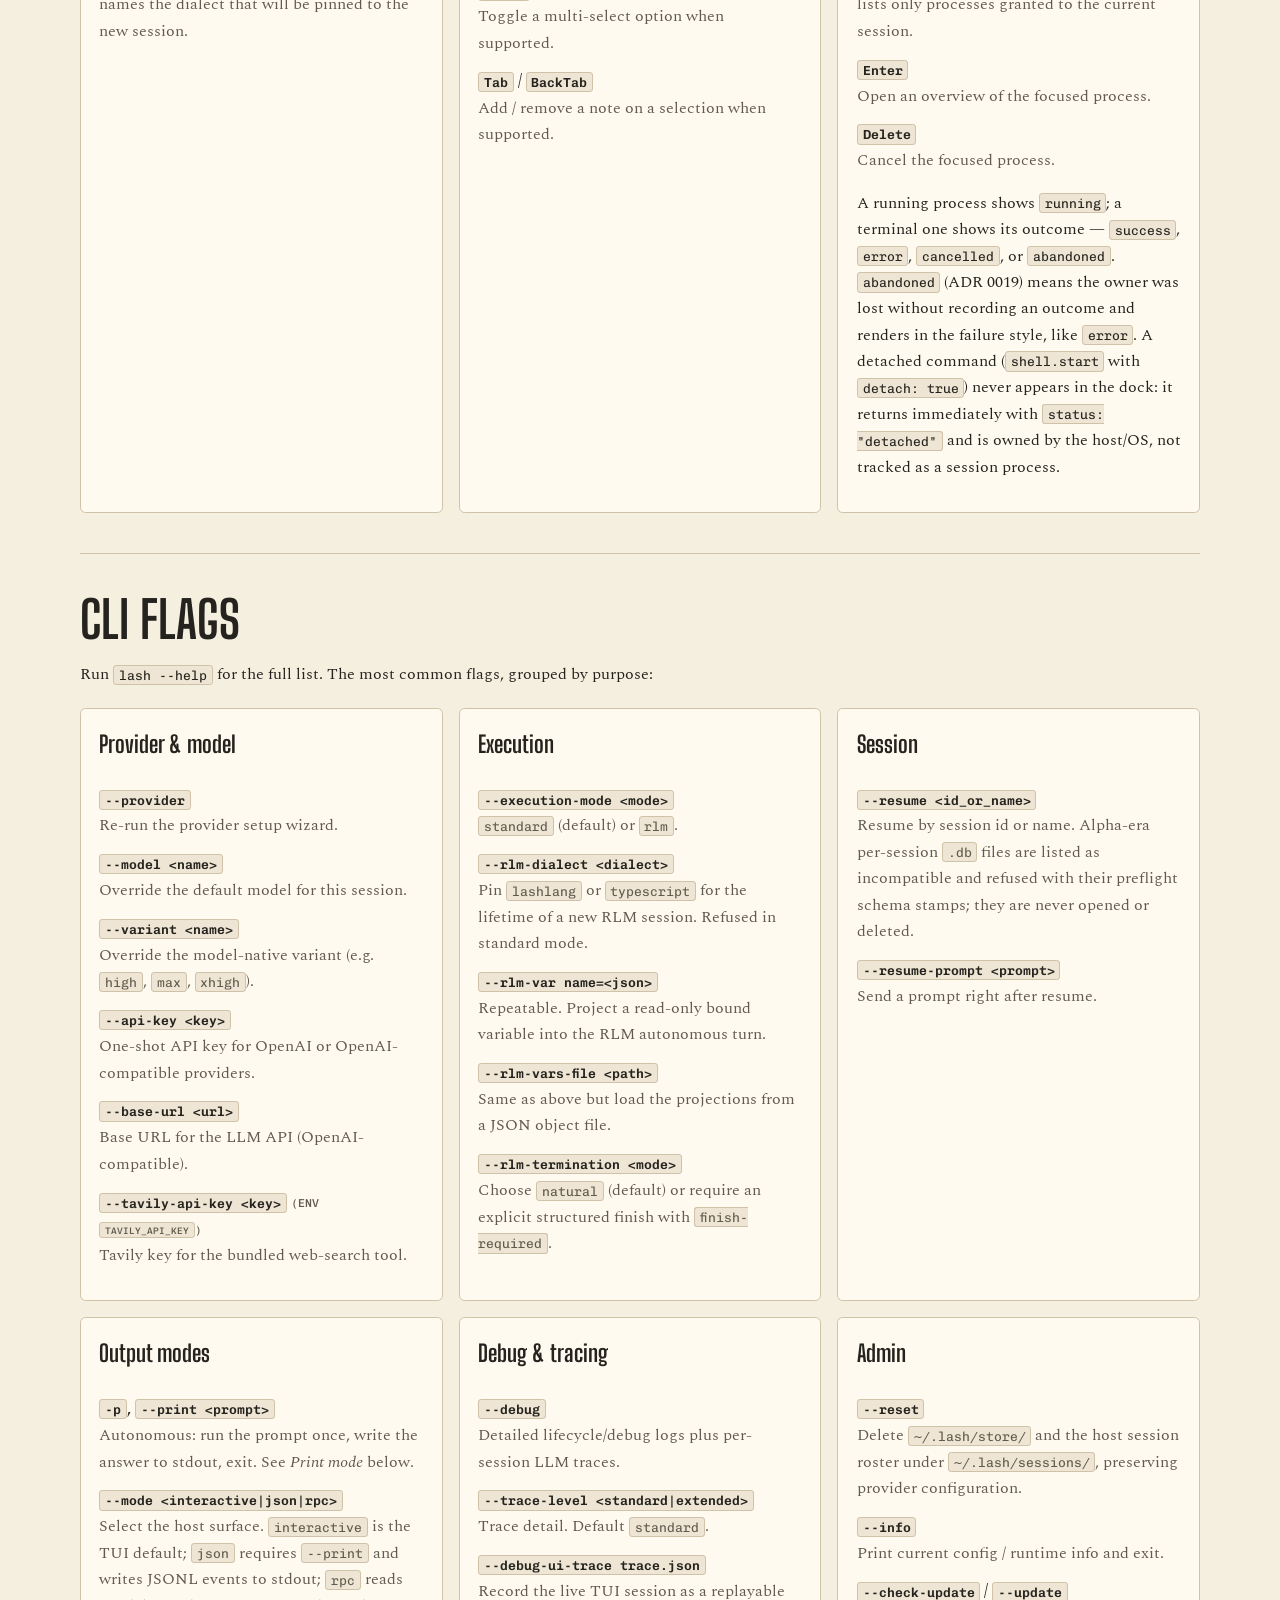
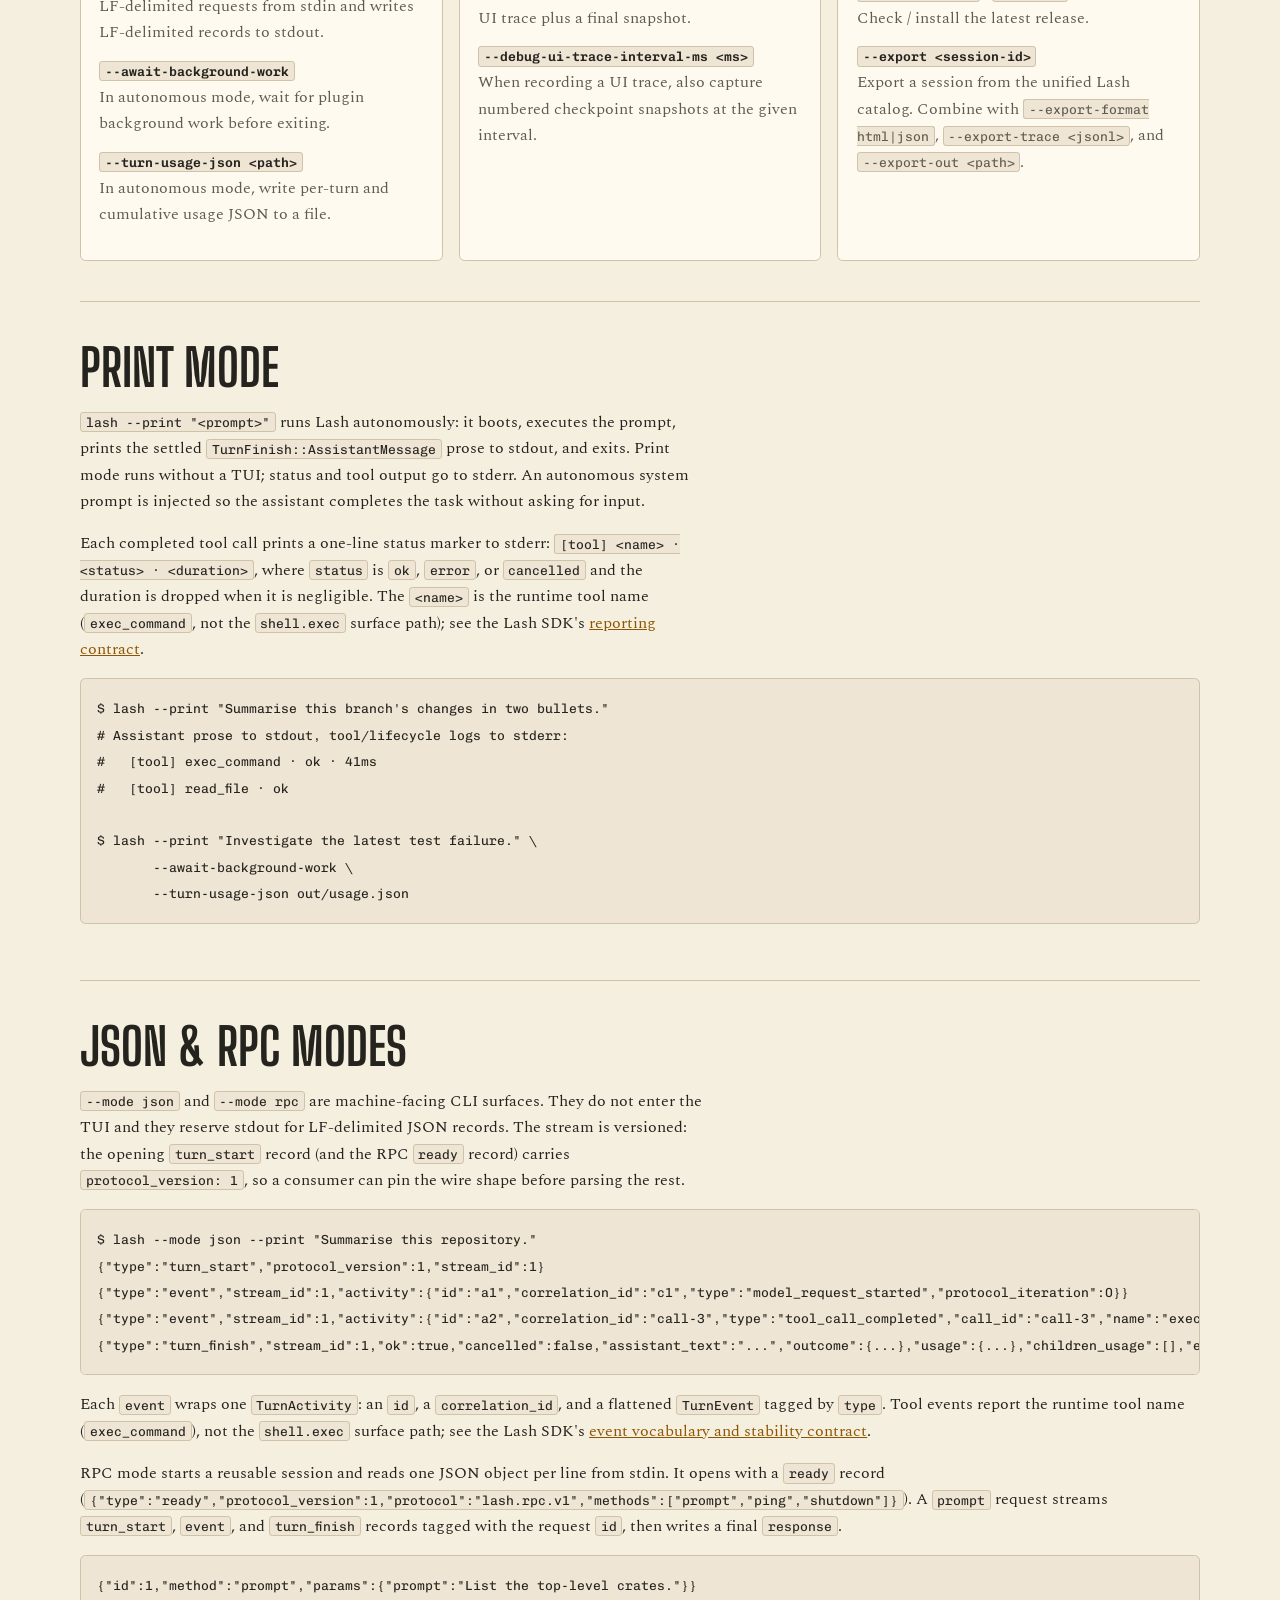
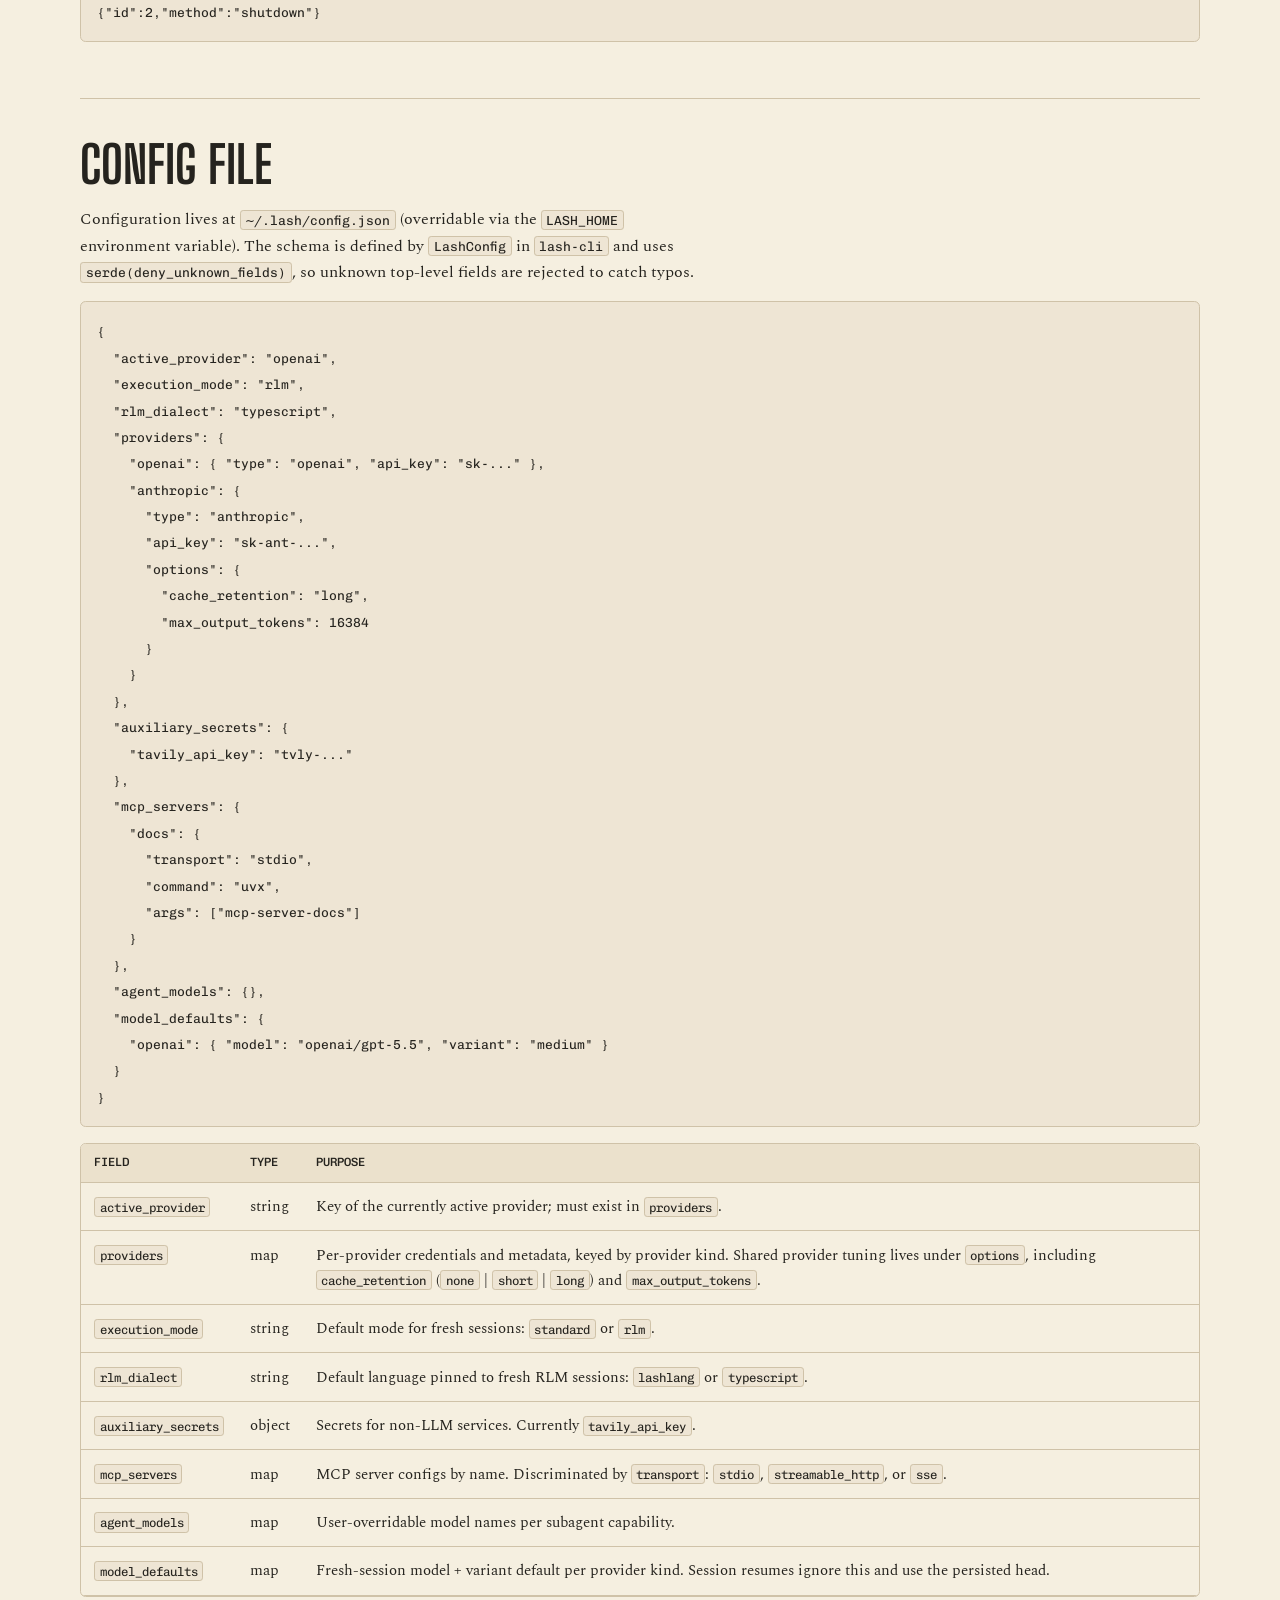
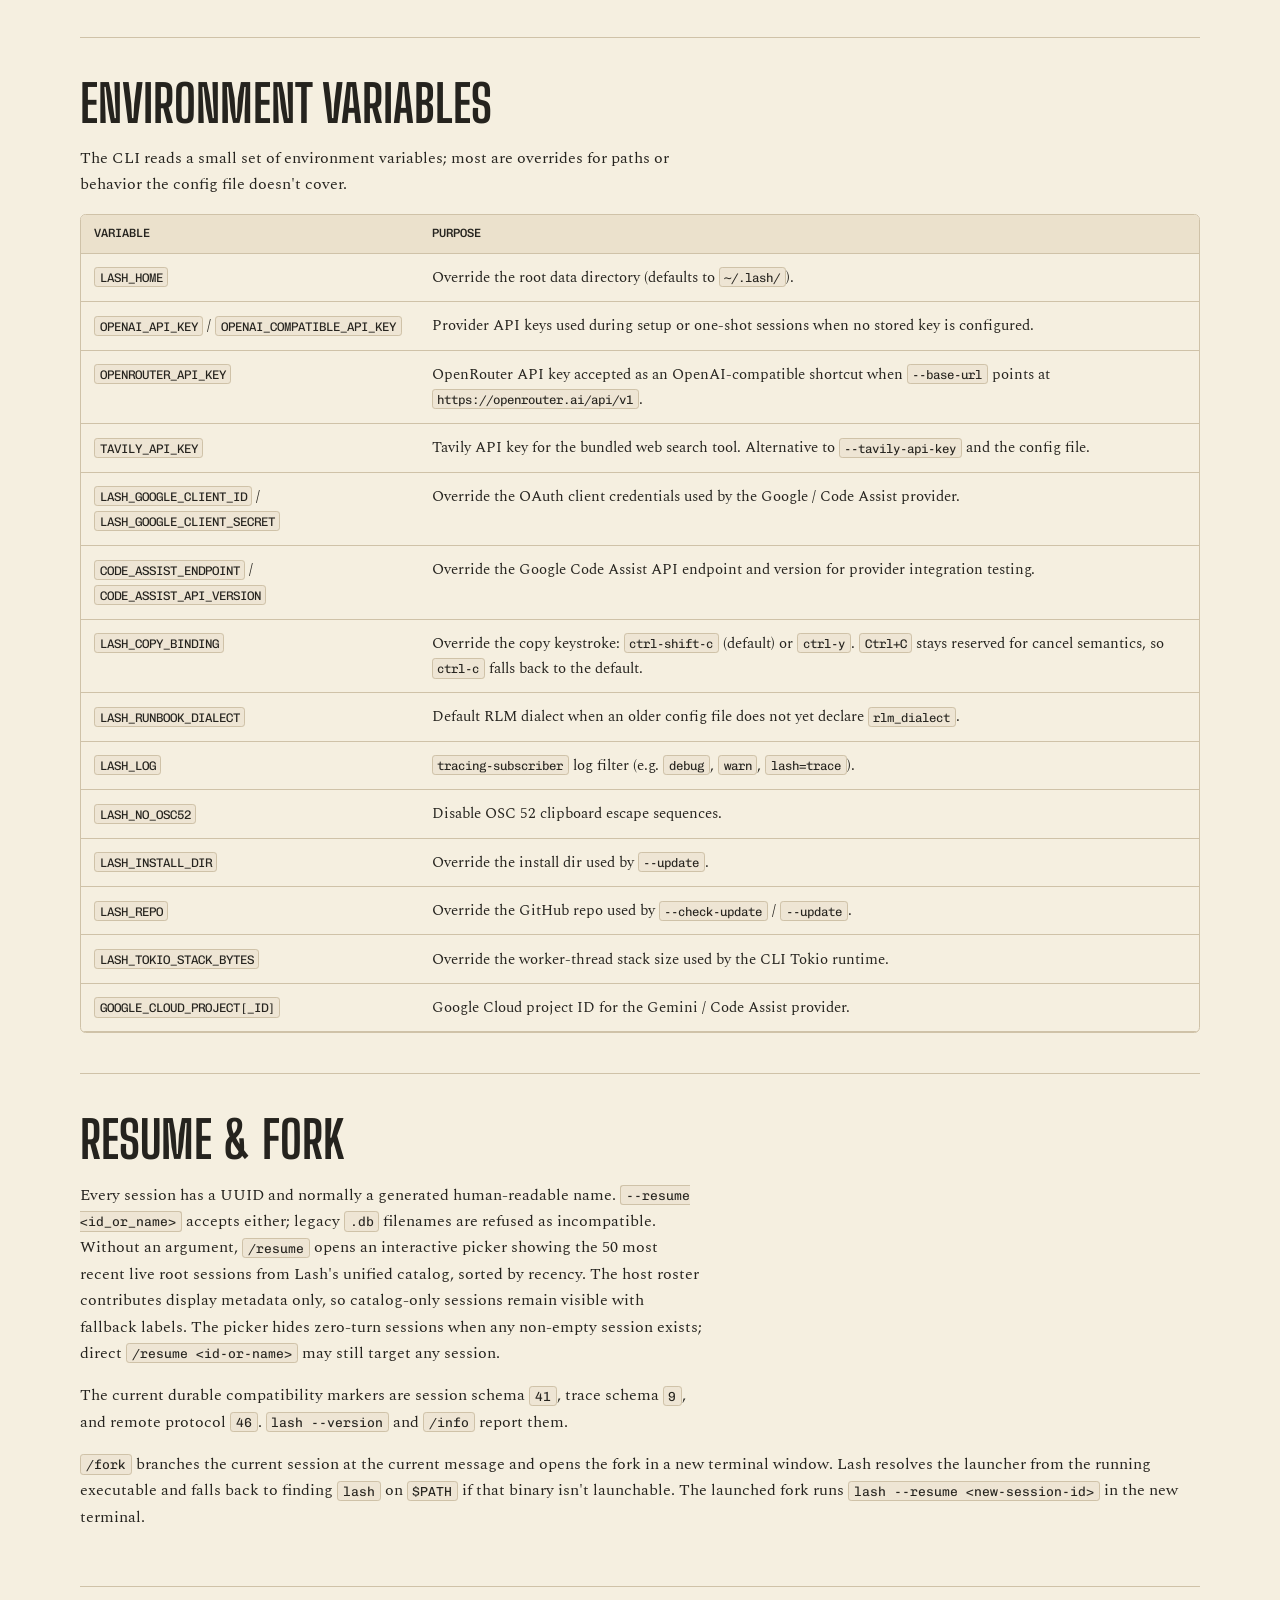
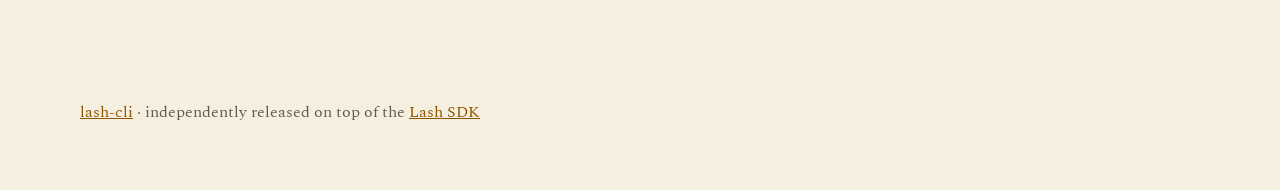
==== commit 1ac58f56: "Make expand toggles work while scrolled and mark collapsed code Two defects made RLM code blocks eff" ====
--- a/docs/index.html
+++ b/docs/index.html
@@ -60,6 +60,7 @@
                 <tr><td><code>/model</code></td><td>—</td><td><code>/model [name]</code></td><td>Show or switch the LLM model</td></tr>
                 <tr><td><code>/variant</code></td><td>—</td><td><code>/variant [name]</code></td><td>Show or switch the model variant (e.g. <code>high</code>, <code>max</code>)</td></tr>
                 <tr><td><code>/mode</code></td><td>—</td><td><code>/mode</code></td><td>Show the session's locked execution mode and, for RLM, its pinned dialect (for example <code>rlm · typescript</code>)</td></tr>
+                <tr><td><code>/expand</code></td><td>—</td><td><code>/expand [compact|normal|full]</code></td><td>Show or set the timeline expansion level (<code>0</code>/<code>1</code>/<code>2</code> also accepted); the same toggles as <kbd>Ctrl+O</kbd> and <kbd>Alt+O</kbd>, and it works while scrolled up</td></tr>
                 <tr><td><code>/provider</code></td><td><code>/login</code></td><td><code>/provider</code></td><td>Switch, add, or re-authenticate providers</td></tr>
                 <tr><td><code>/logout</code></td><td>—</td><td><code>/logout</code></td><td>Remove stored credentials for active provider</td></tr>
                 <tr><td><code>/retry</code></td><td>—</td><td><code>/retry</code></td><td>Replay the previous turn payload</td></tr>
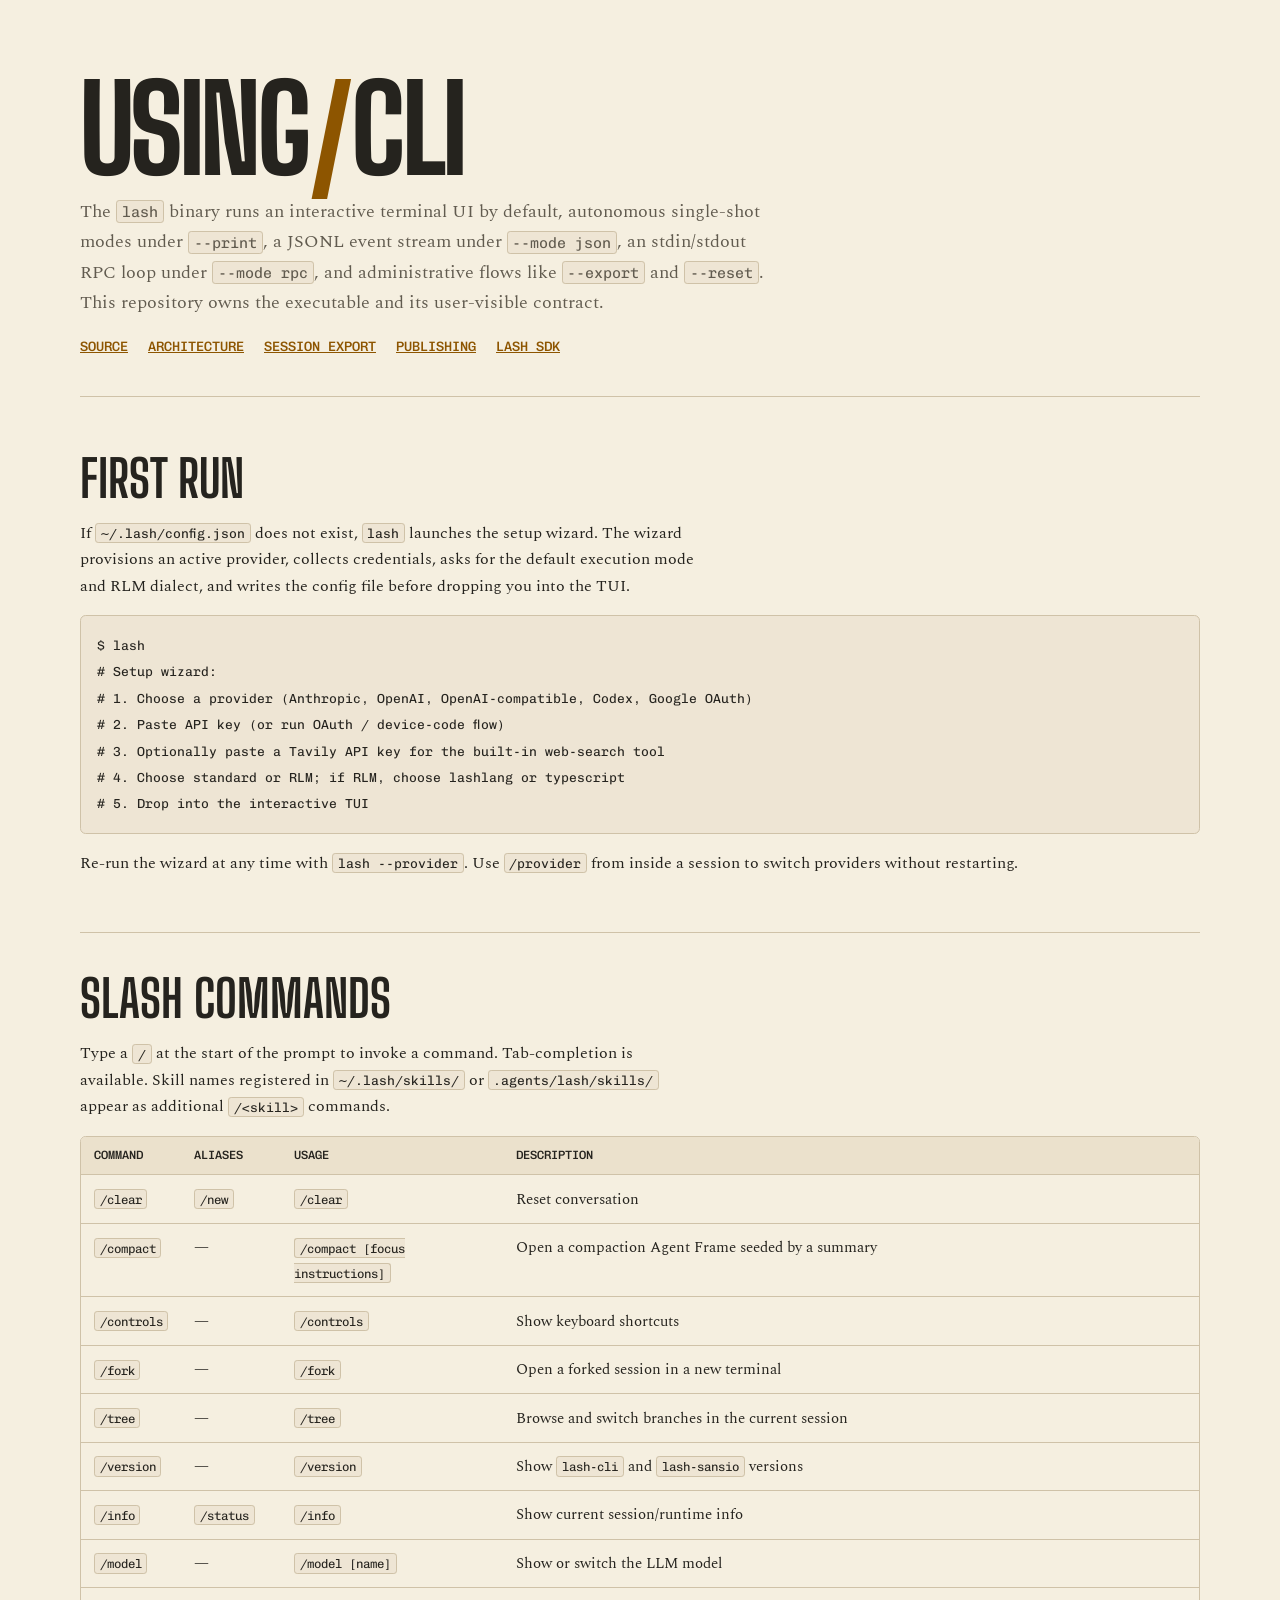
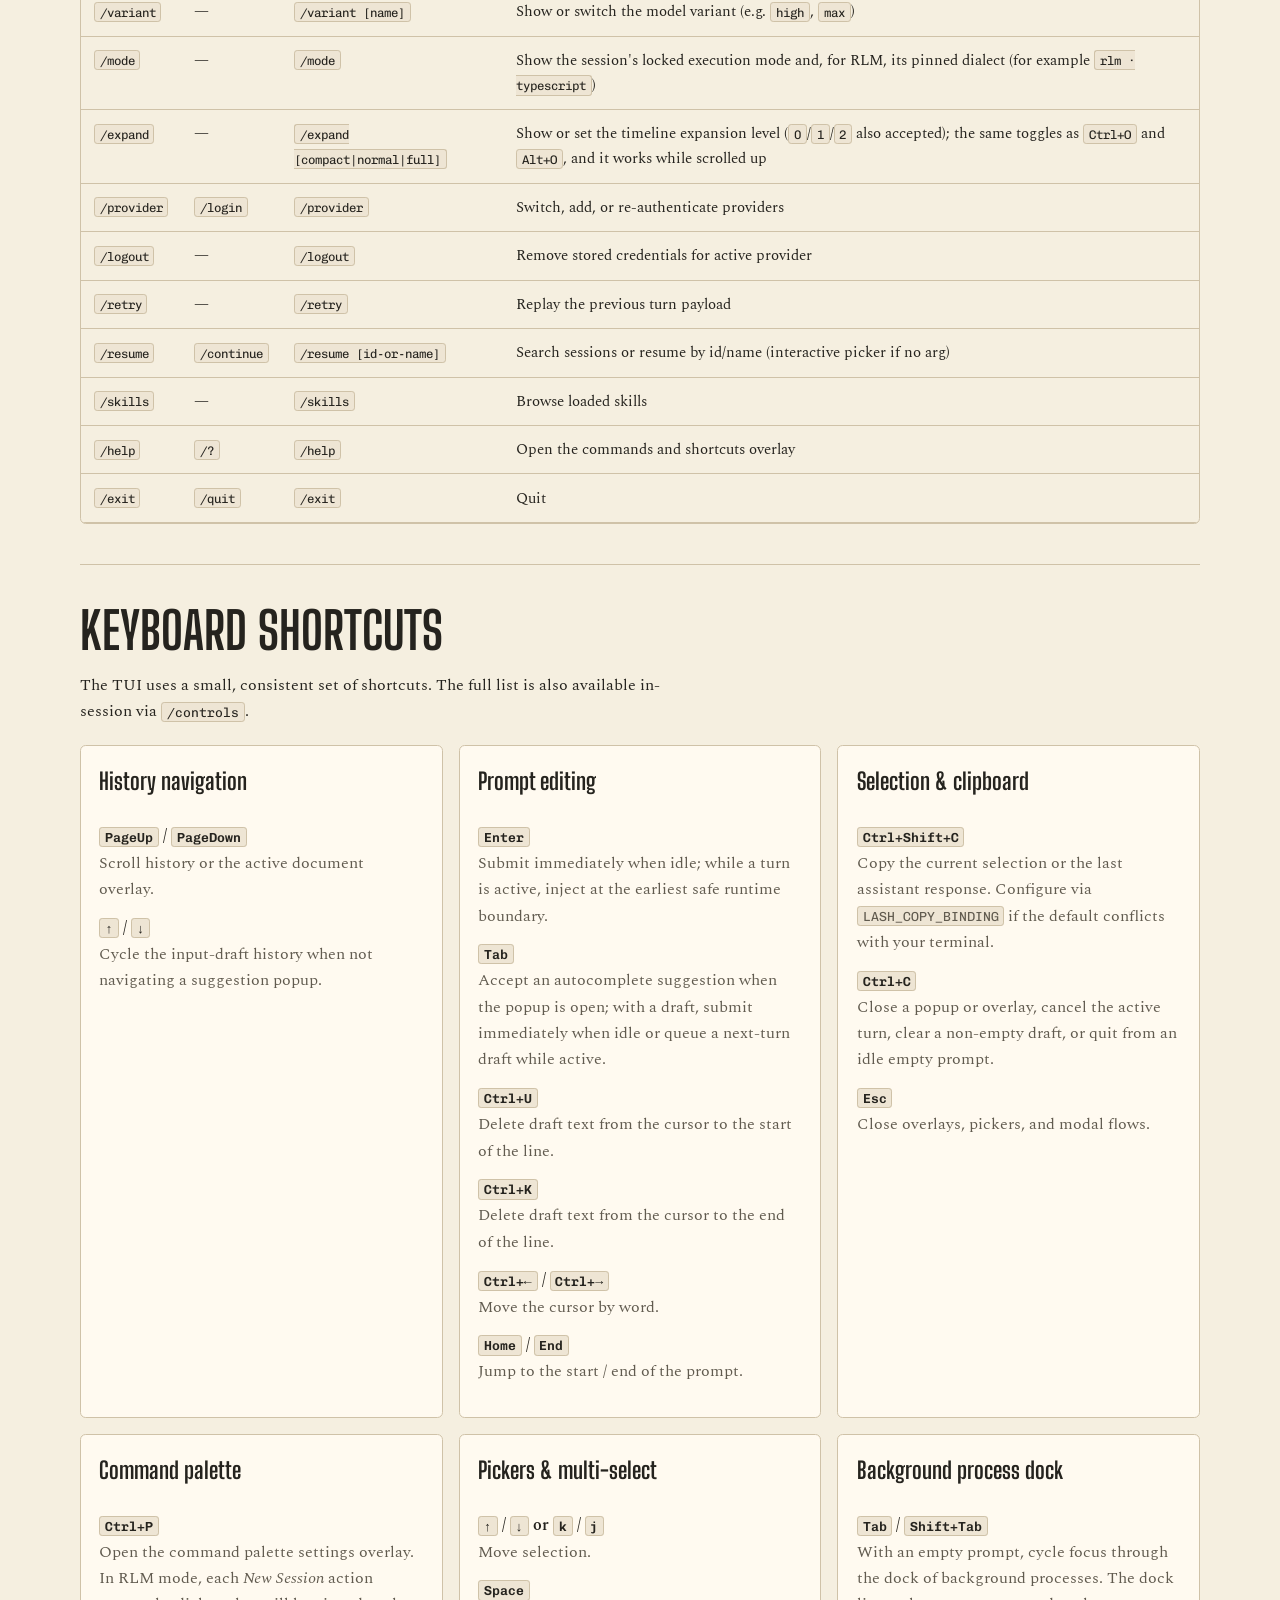
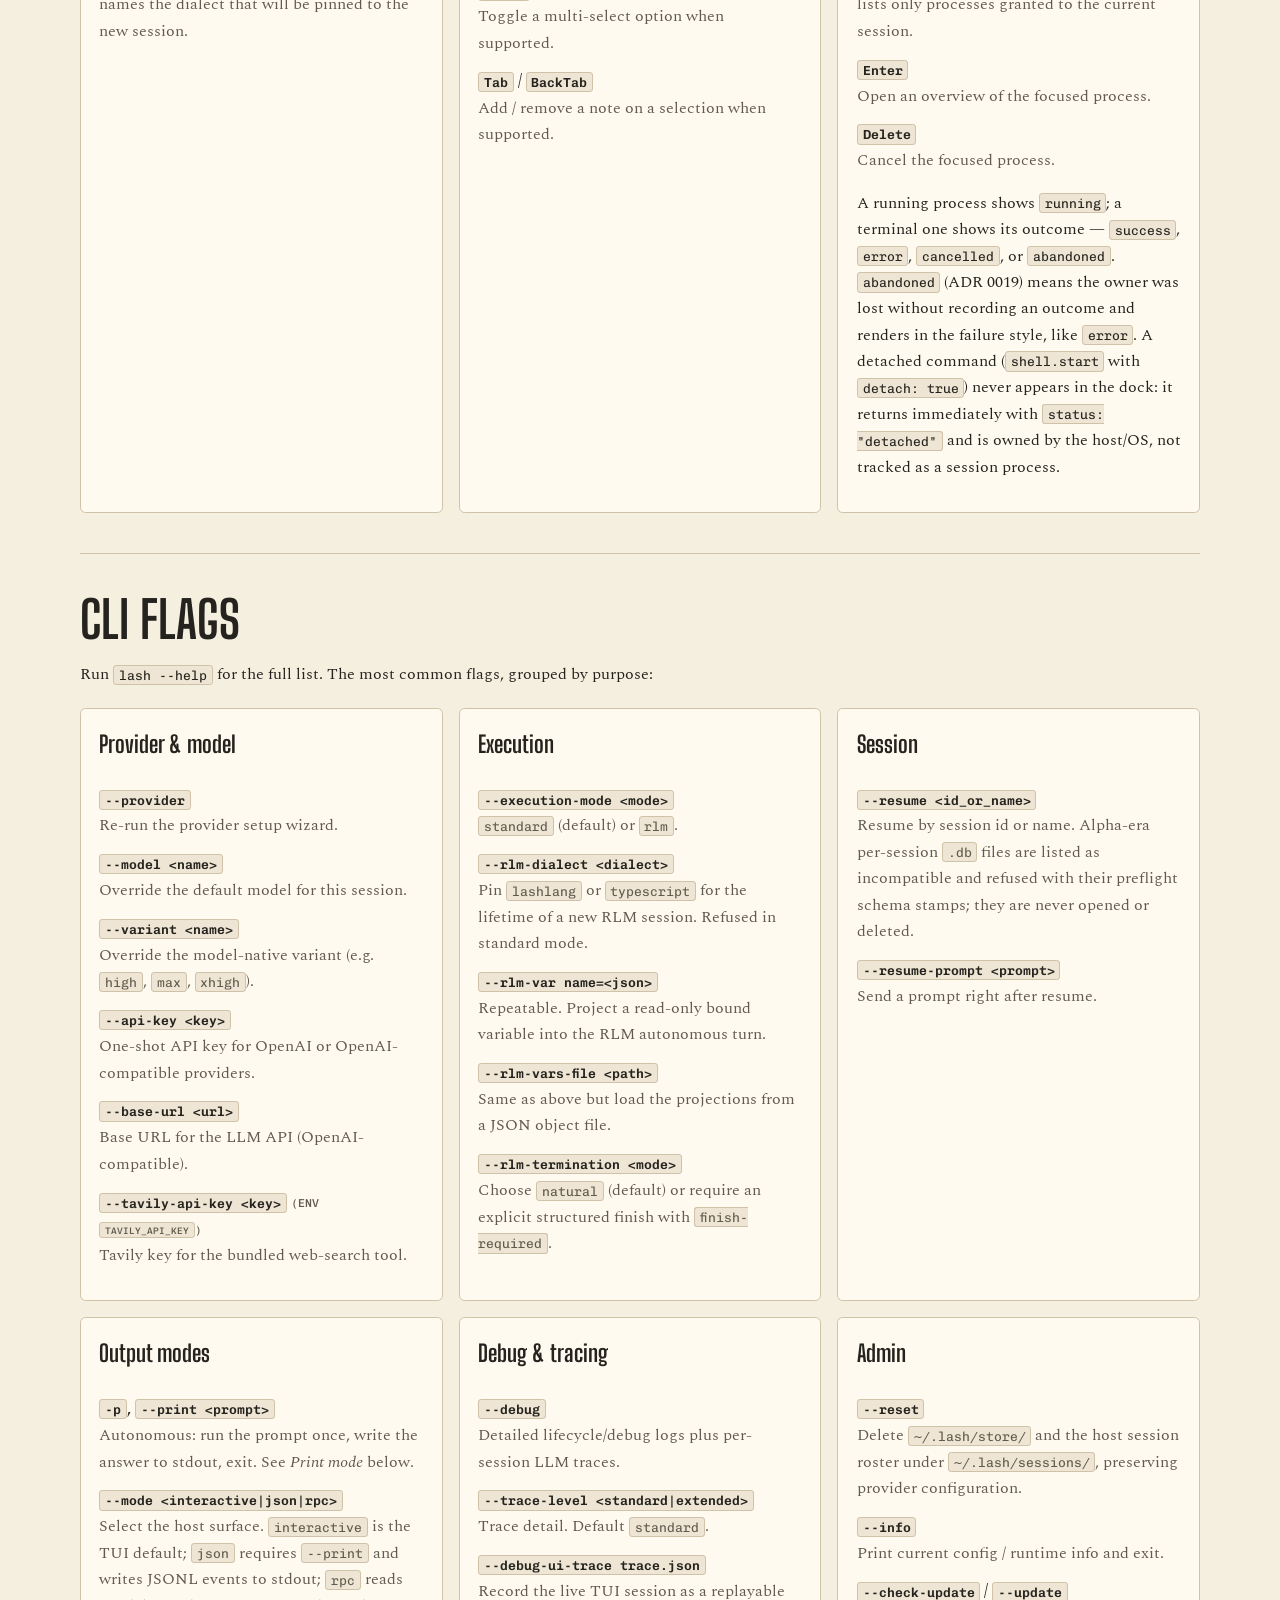
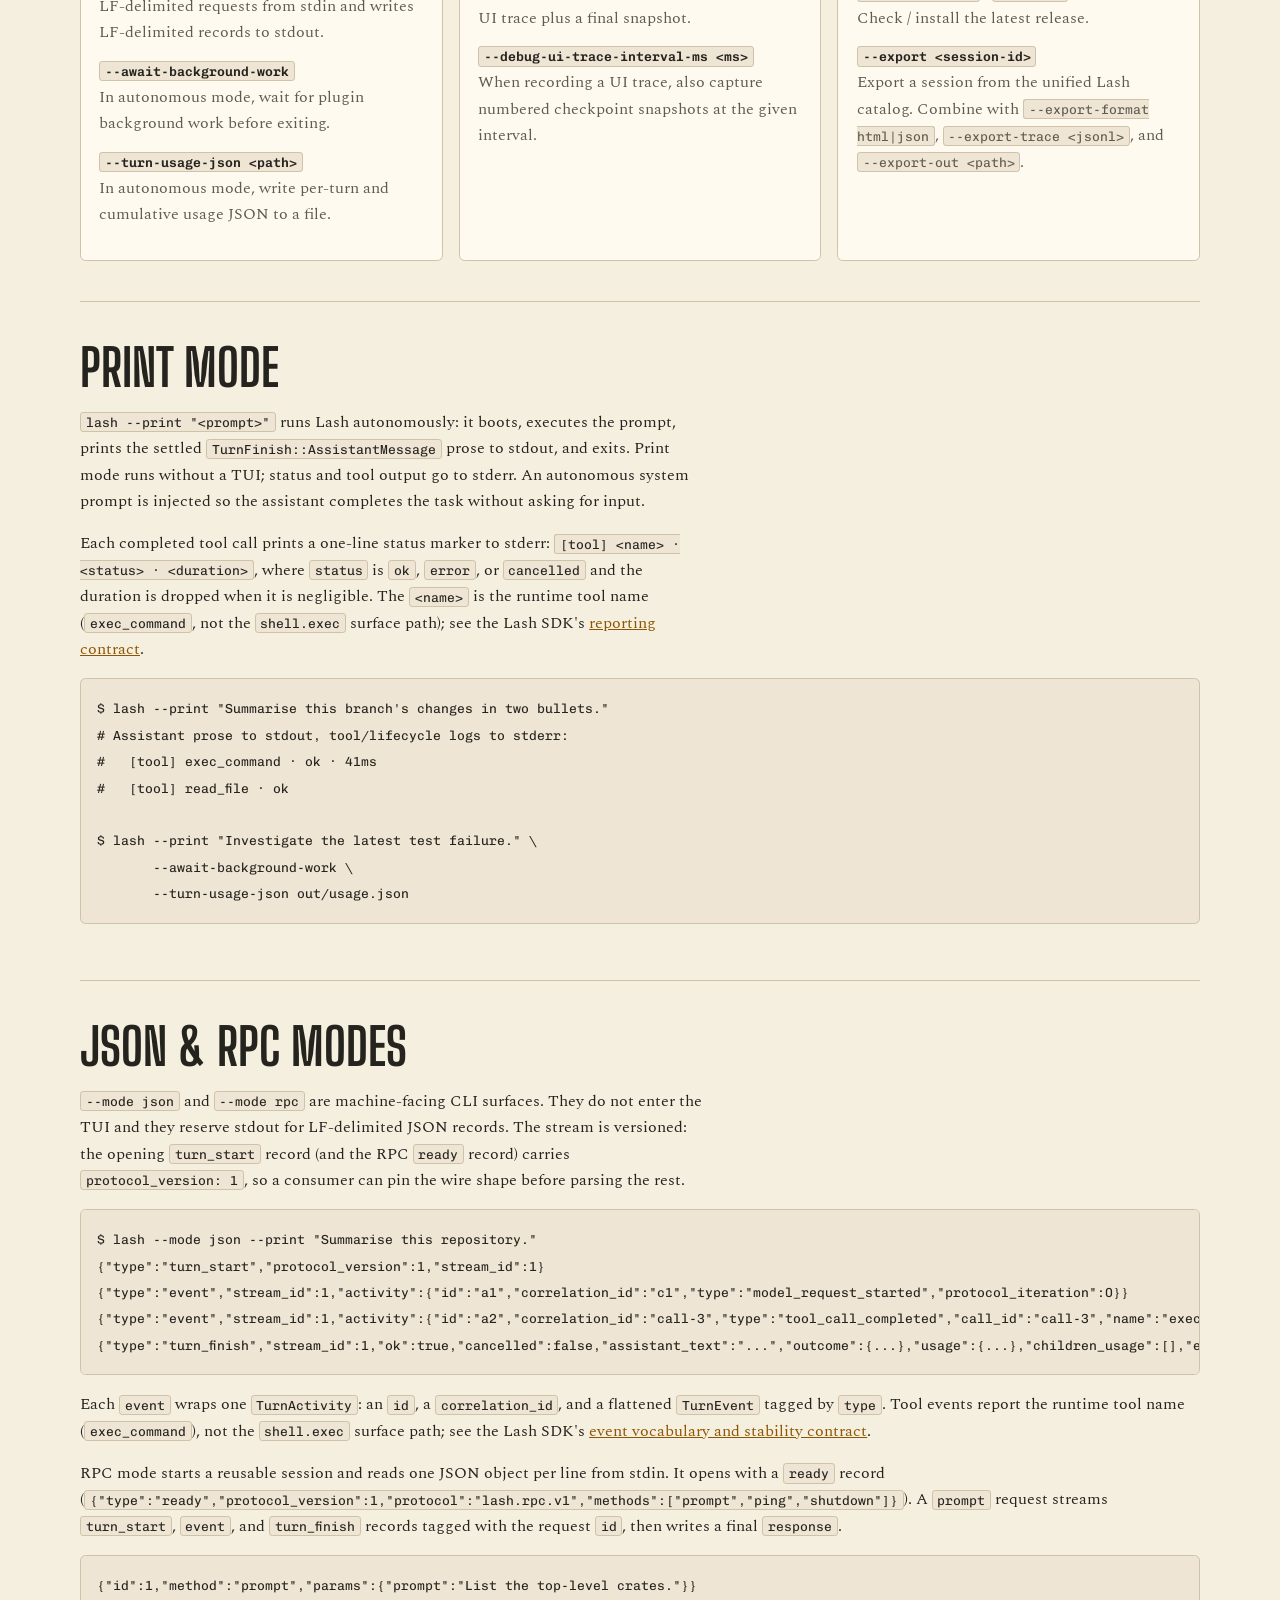
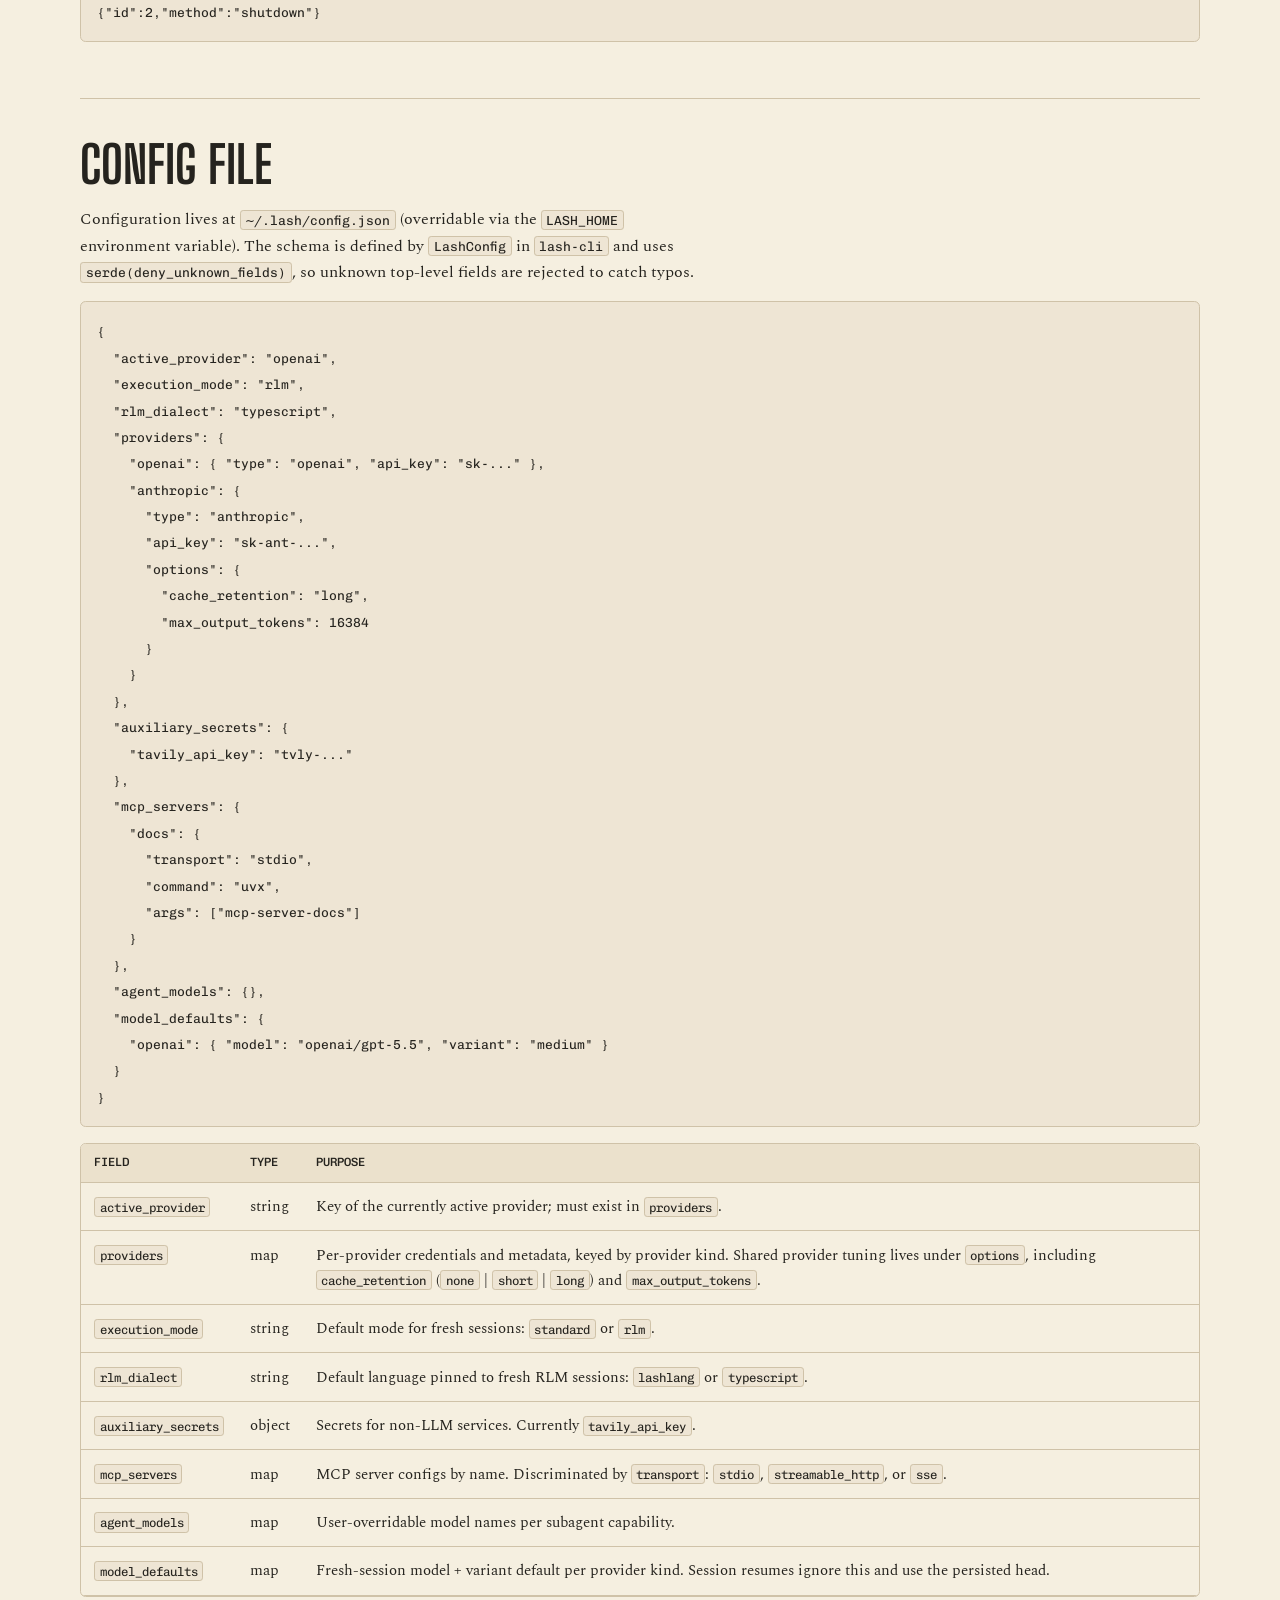
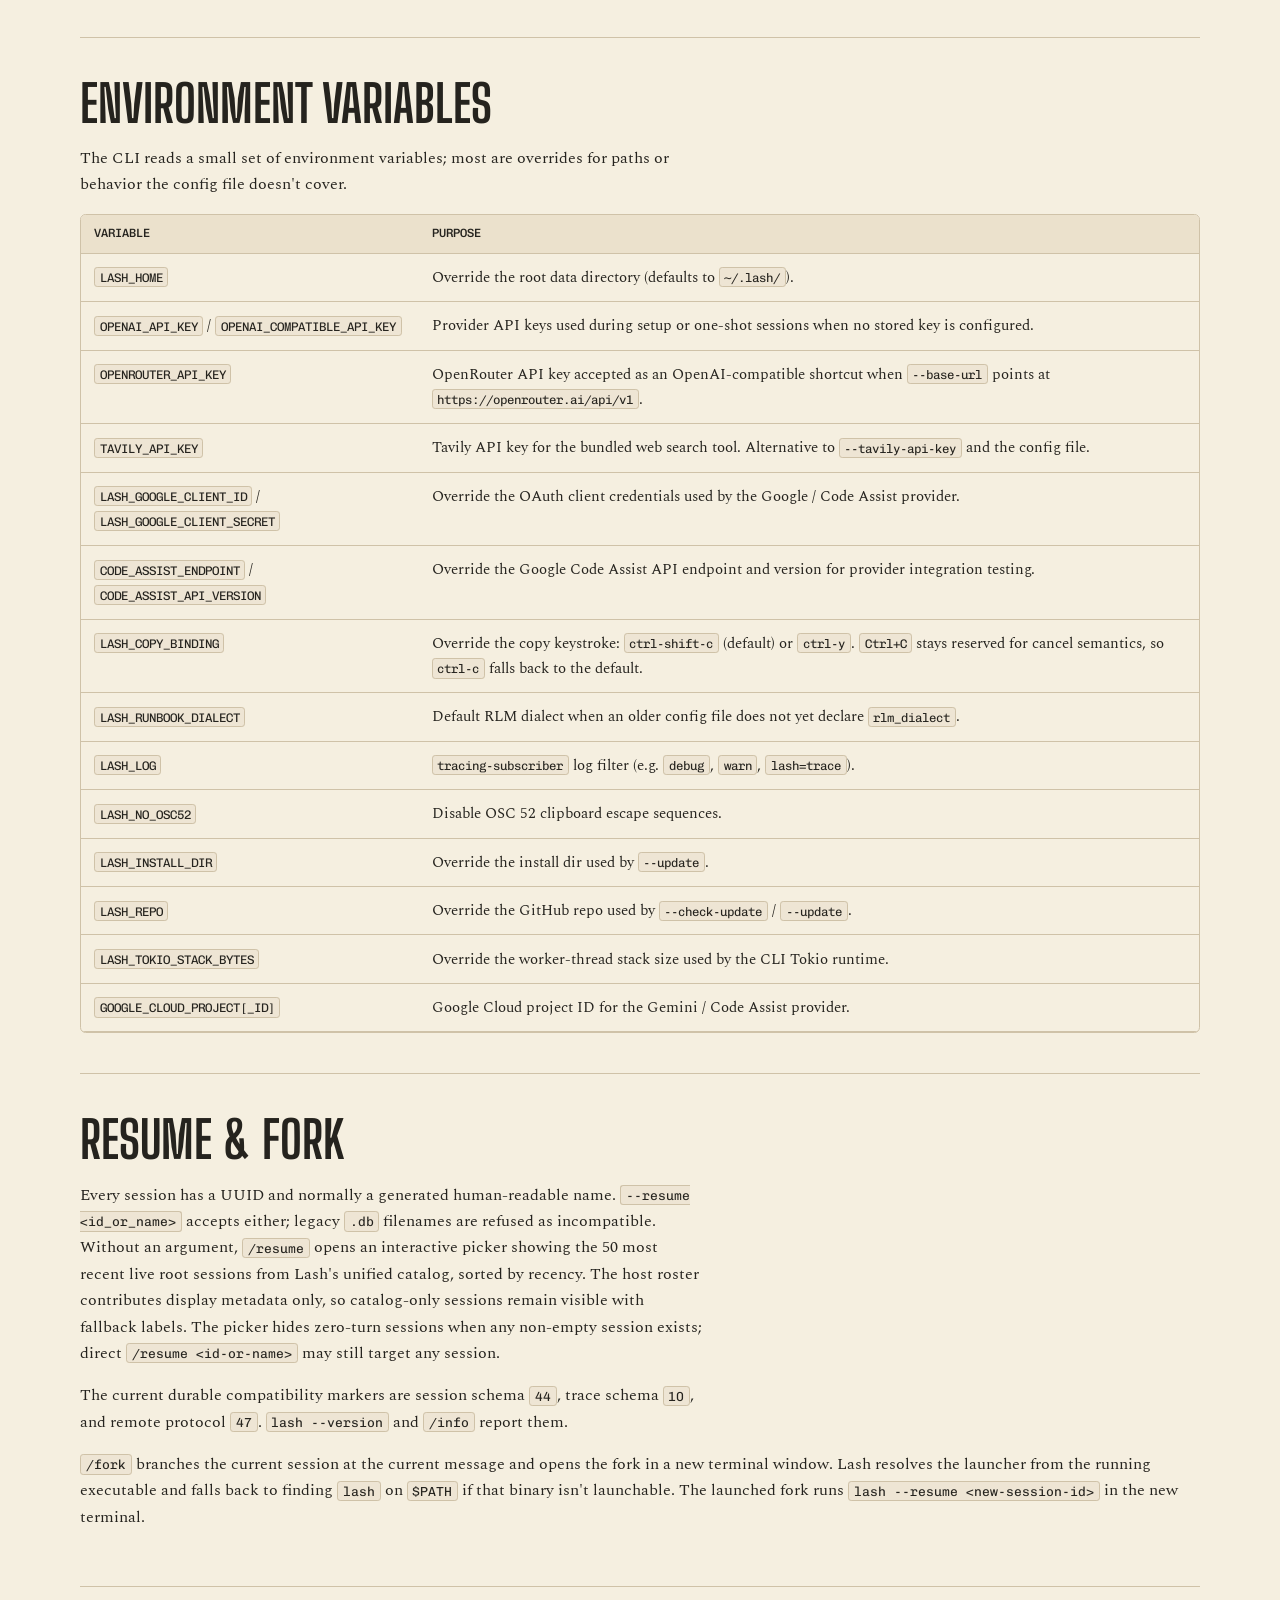
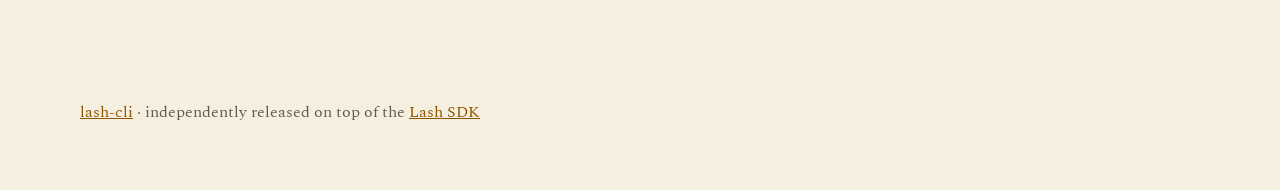
==== commit fccd811f: "Update Lash pin to main 8dac97fa5 and adopt landed fixes Re-pin all Lash git dependencies from 372a9" ====
--- a/docs/index.html
+++ b/docs/index.html
@@ -311,7 +311,7 @@
           <div class="section-header">
             <h2>Resume &amp; Fork</h2>
             <p>Every session has a UUID and normally a generated human-readable name. <code>--resume &lt;id_or_name&gt;</code> accepts either; legacy <code>.db</code> filenames are refused as incompatible. Without an argument, <code>/resume</code> opens an interactive picker showing the 50 most recent live root sessions from Lash's unified catalog, sorted by recency. The host roster contributes display metadata only, so catalog-only sessions remain visible with fallback labels. The picker hides zero-turn sessions when any non-empty session exists; direct <code>/resume &lt;id-or-name&gt;</code> may still target any session.</p>
-            <p>The current durable compatibility markers are session schema <code>41</code>, trace schema <code>9</code>, and remote protocol <code>46</code>. <code>lash --version</code> and <code>/info</code> report them.</p>
+            <p>The current durable compatibility markers are session schema <code>44</code>, trace schema <code>10</code>, and remote protocol <code>47</code>. <code>lash --version</code> and <code>/info</code> report them.</p>
           </div>
           <p><code>/fork</code> branches the current session at the current message and opens the fork in a new terminal window. Lash resolves the launcher from the running executable and falls back to finding <code>lash</code> on <code>$PATH</code> if that binary isn't launchable. The launched fork runs <code>lash --resume &lt;new-session-id&gt;</code> in the new terminal.</p>
         </div>
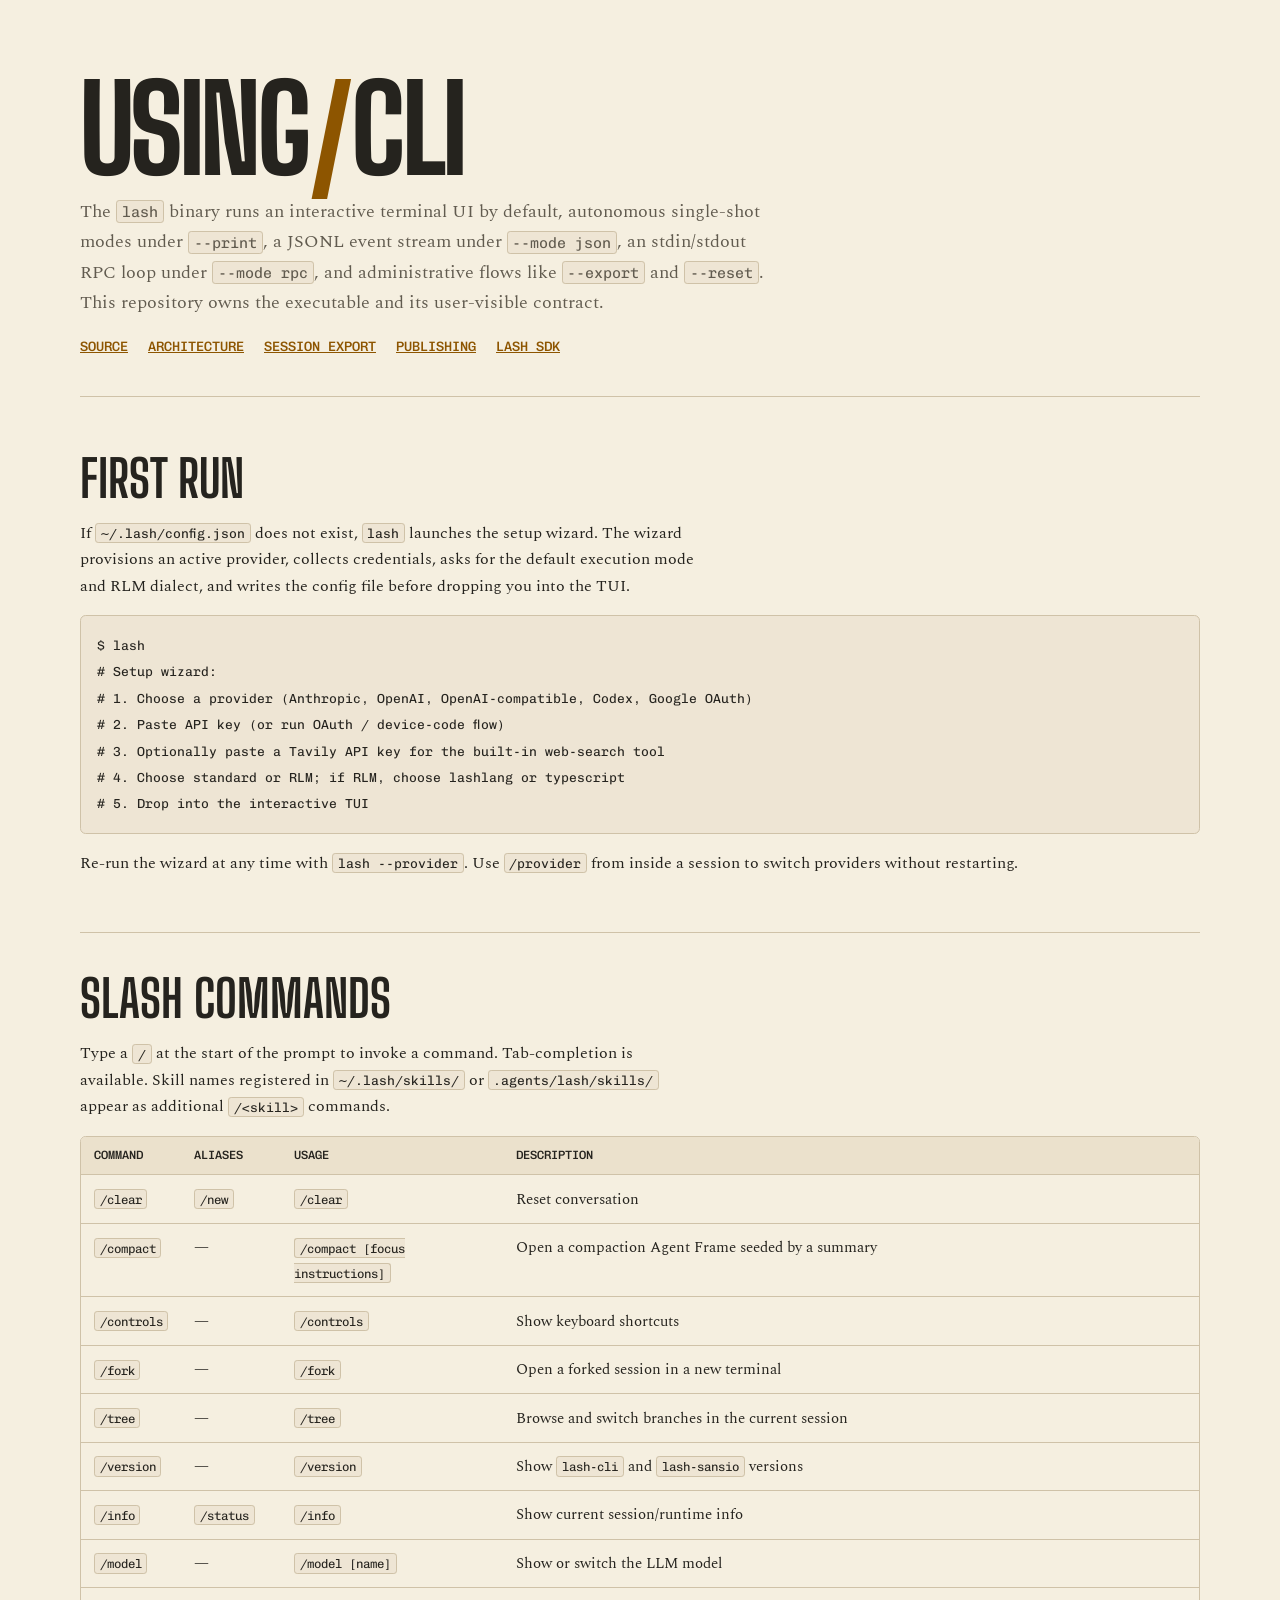
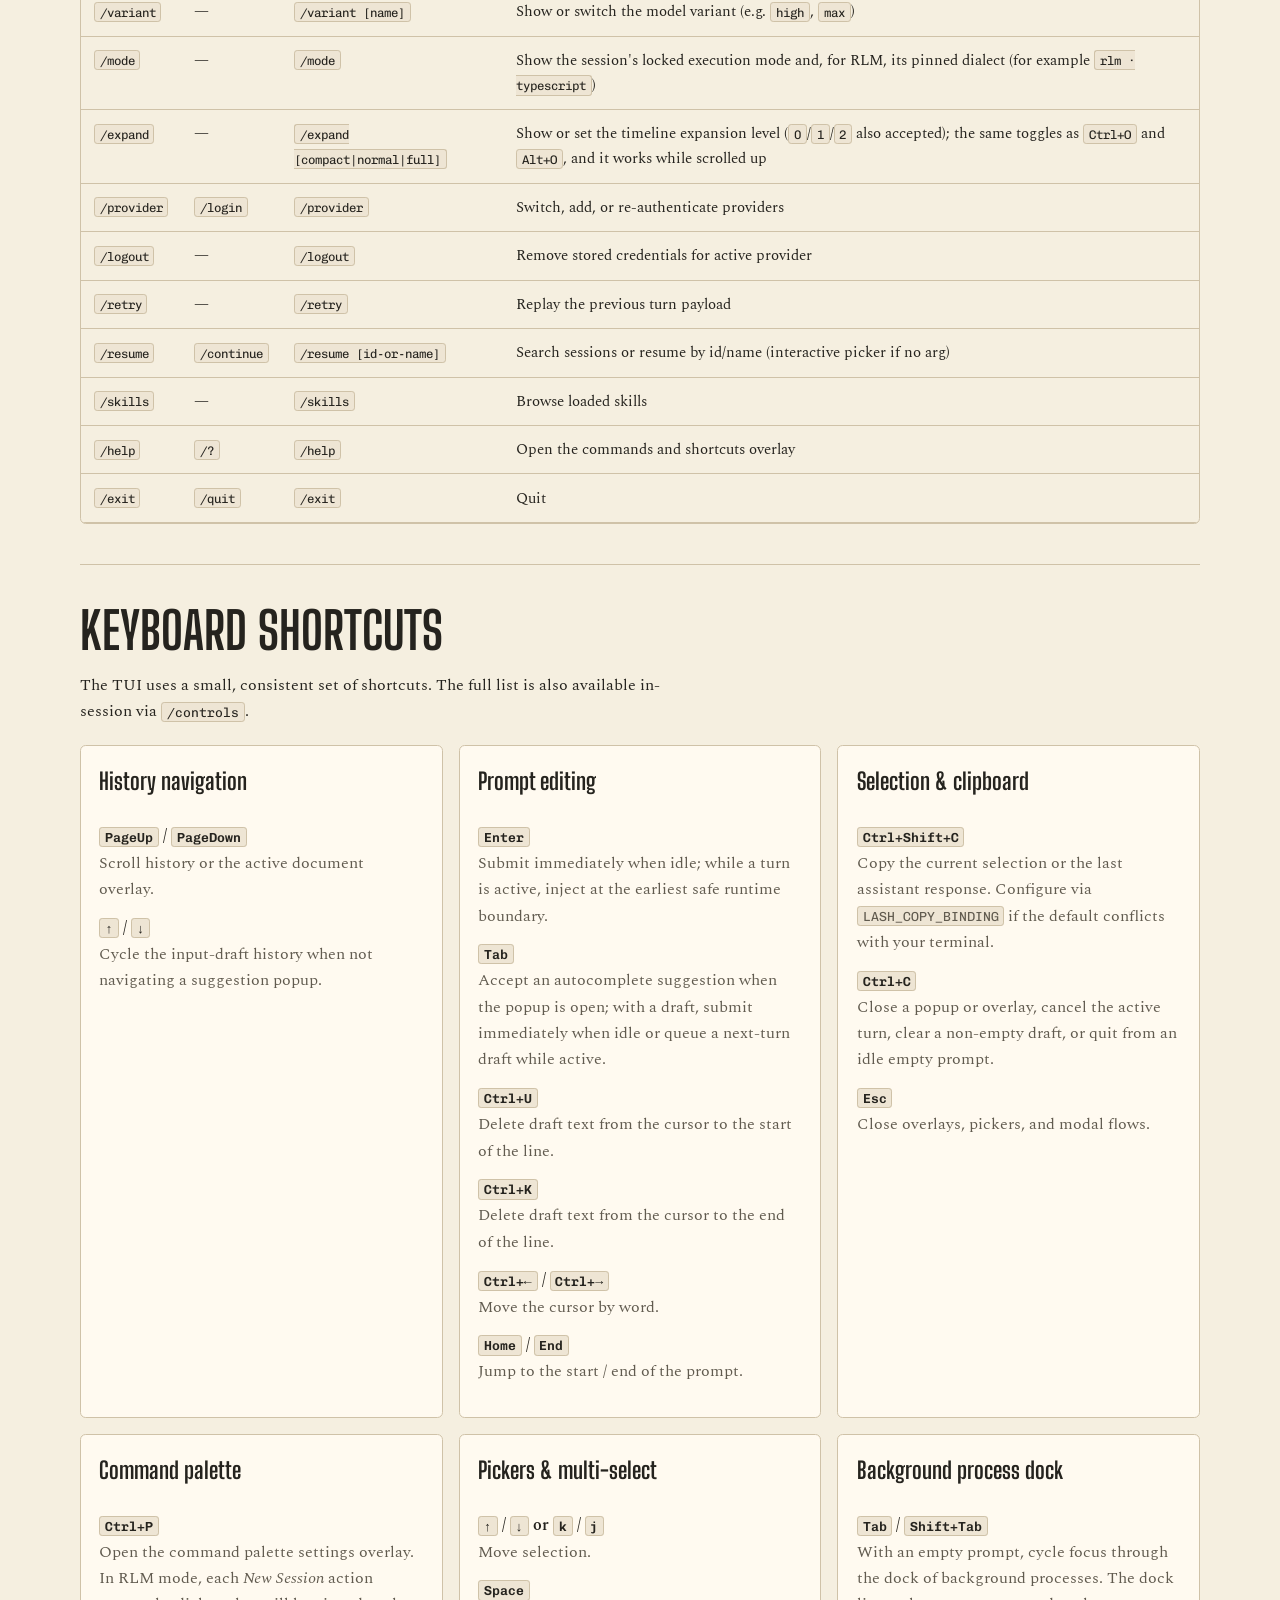
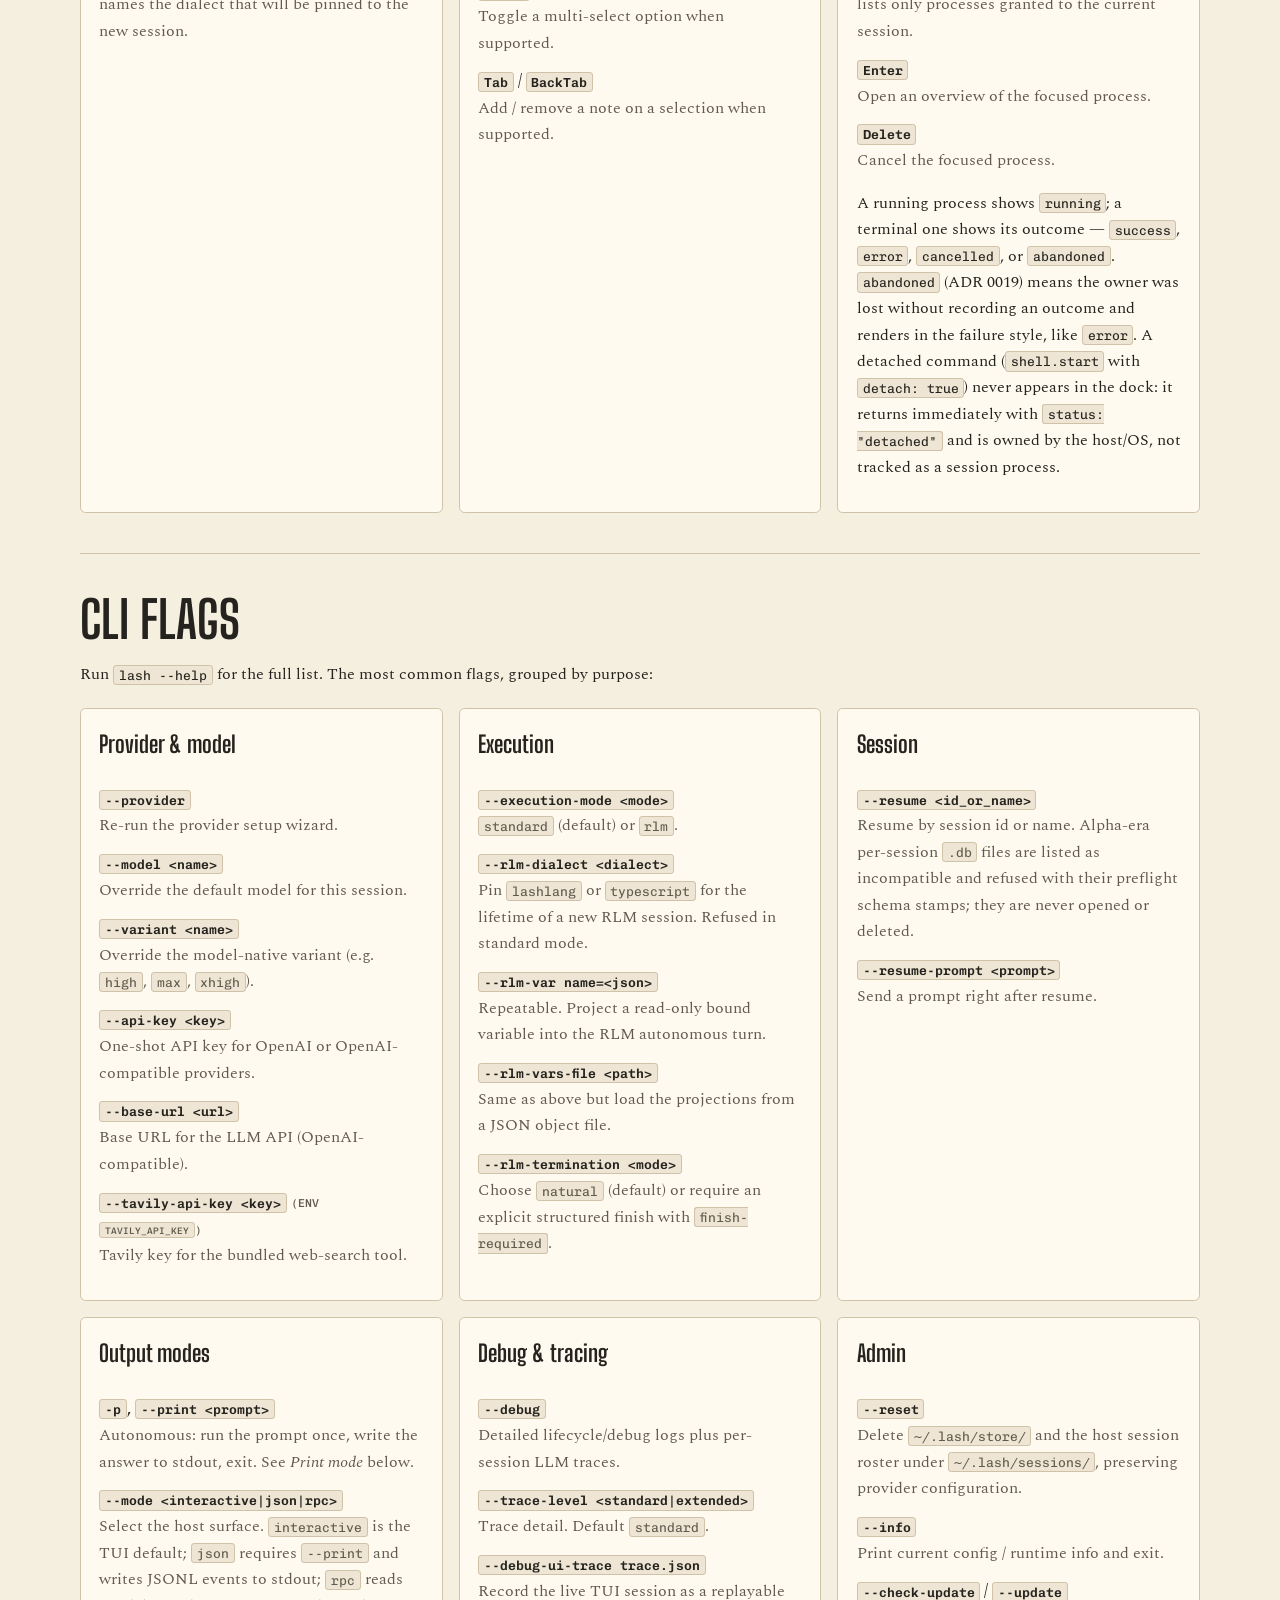
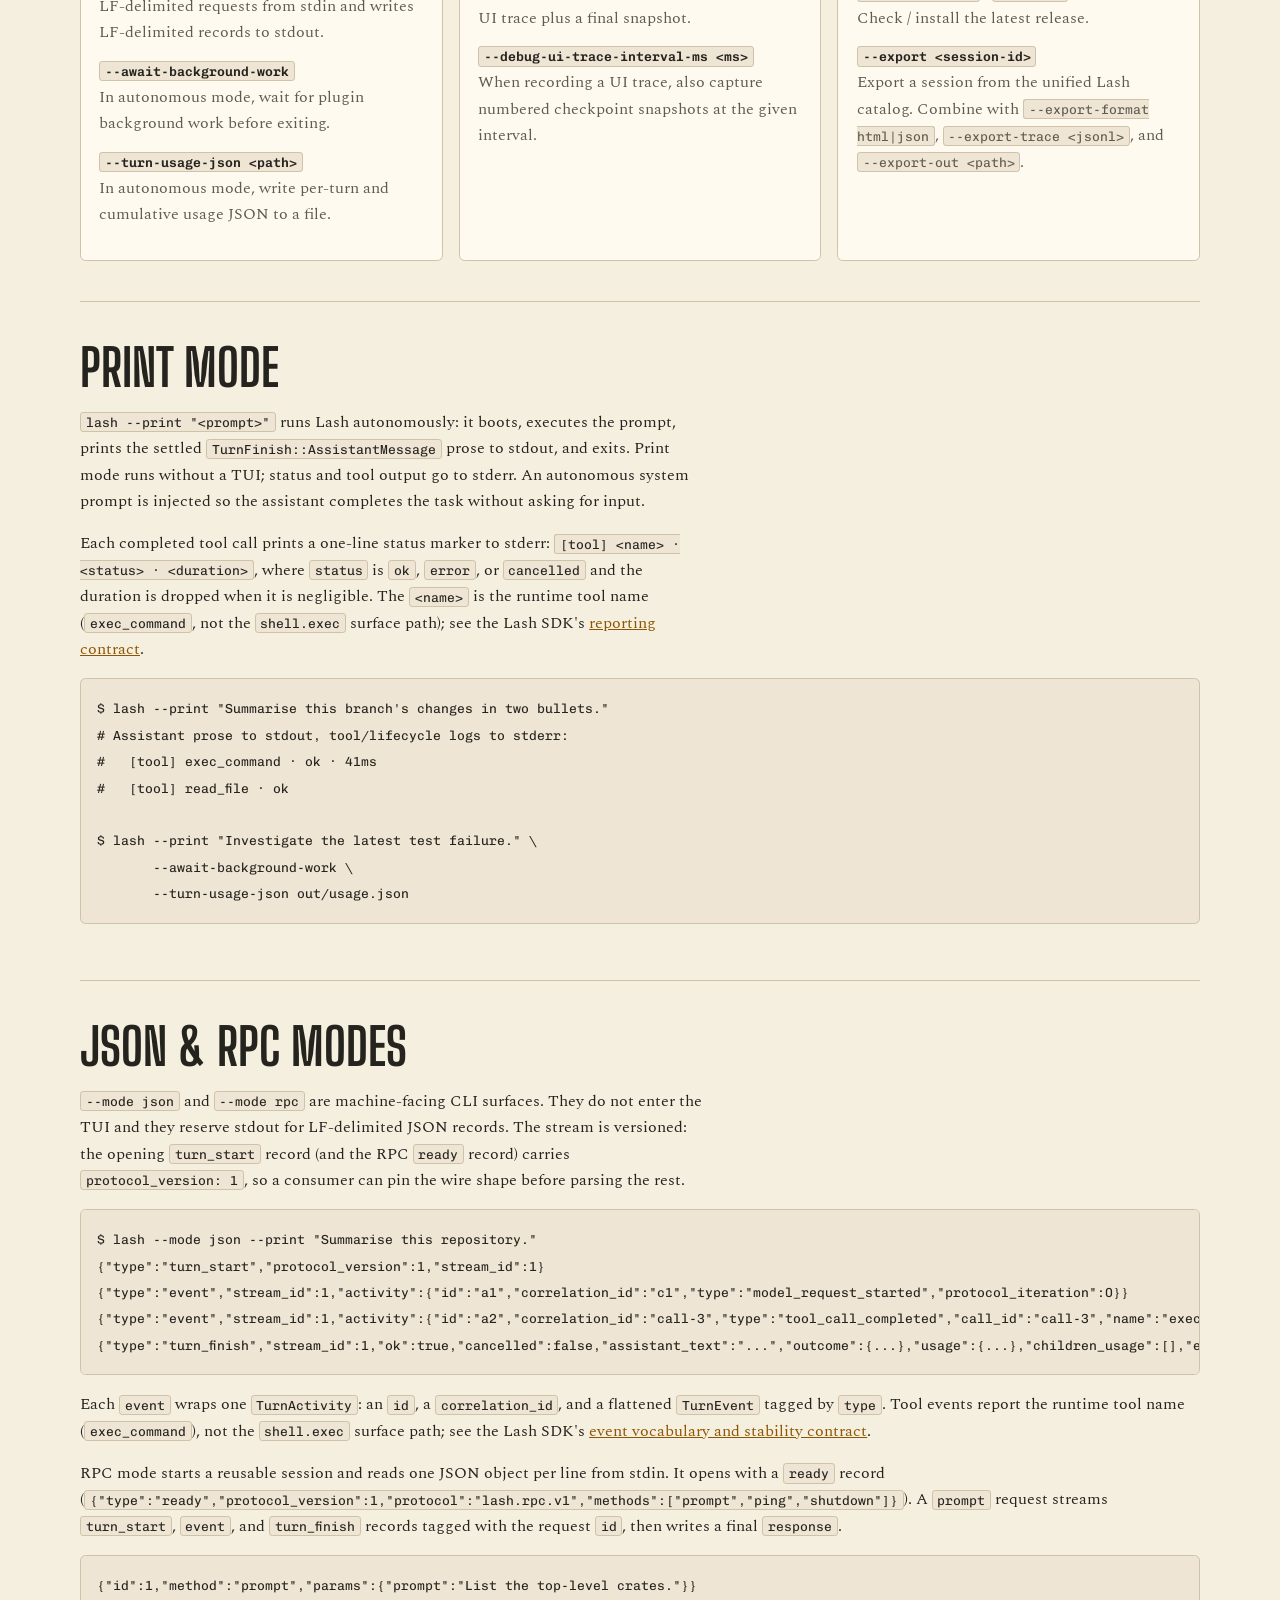
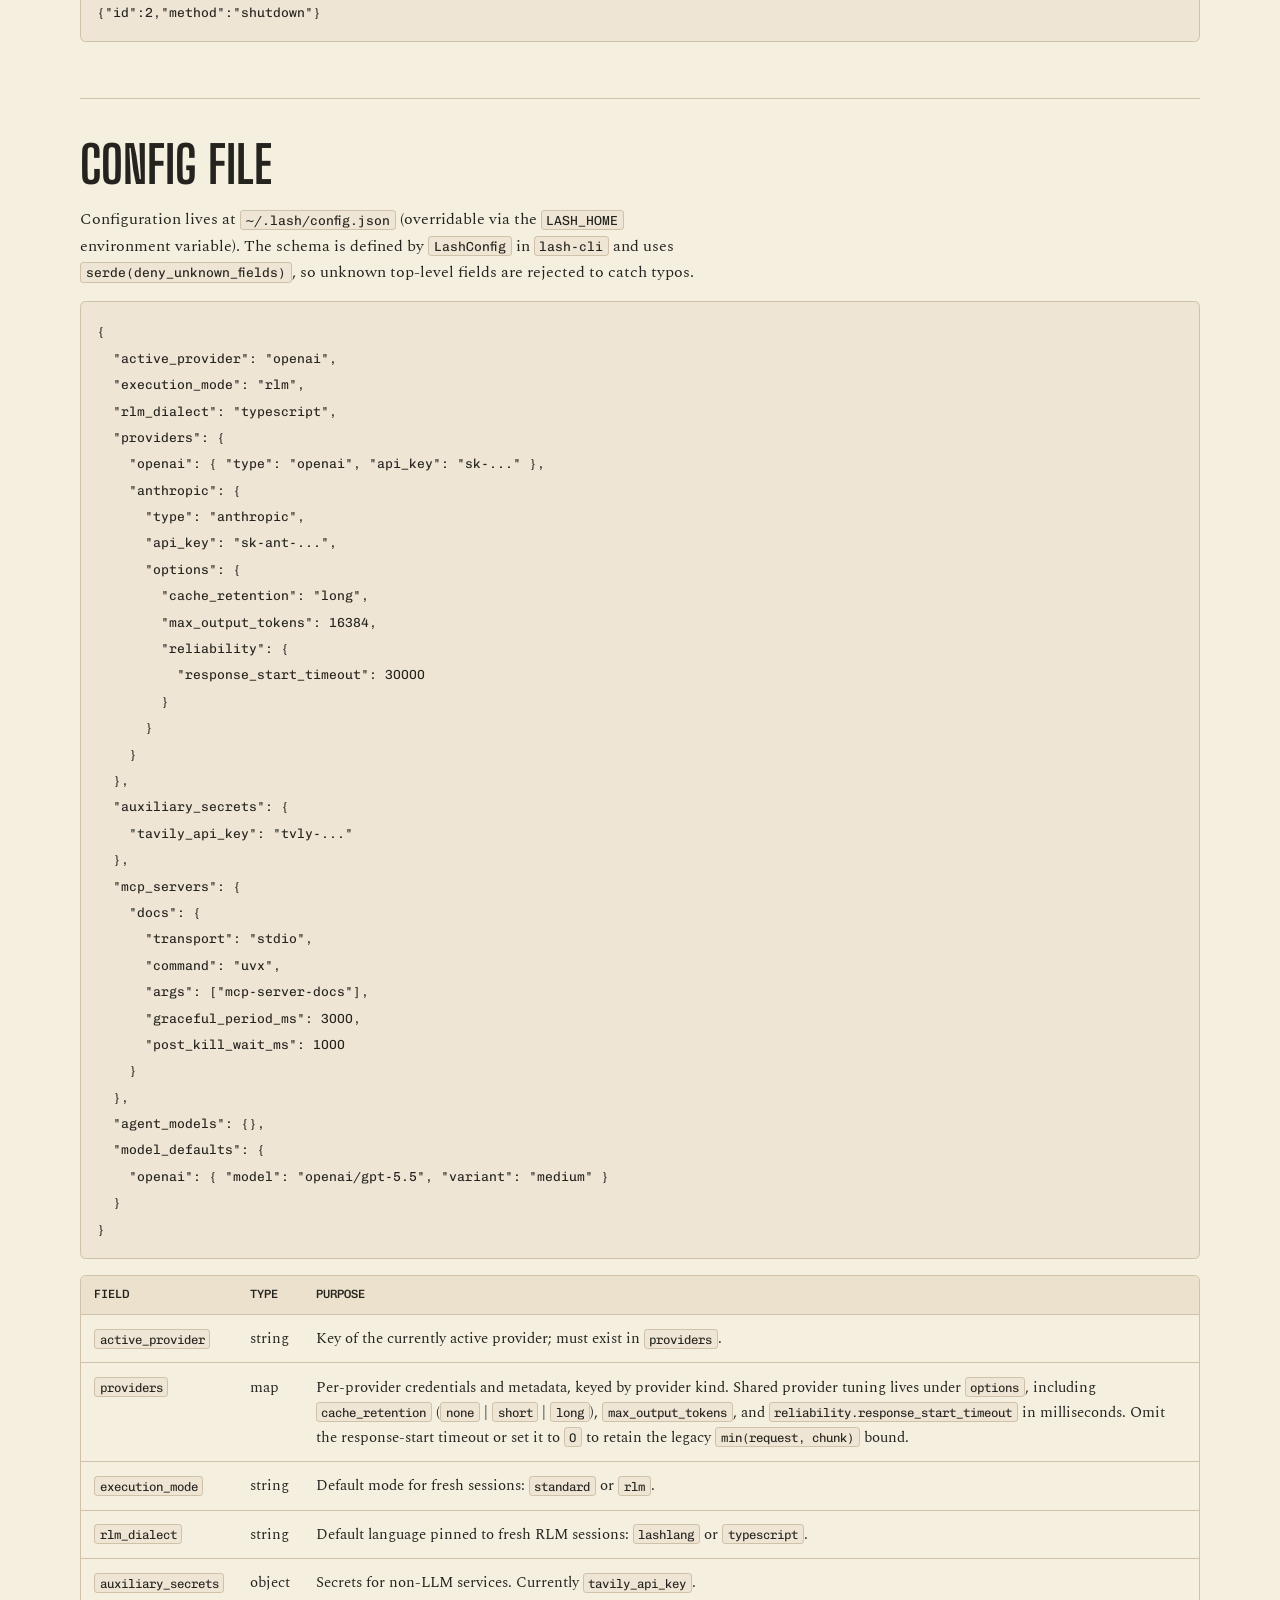
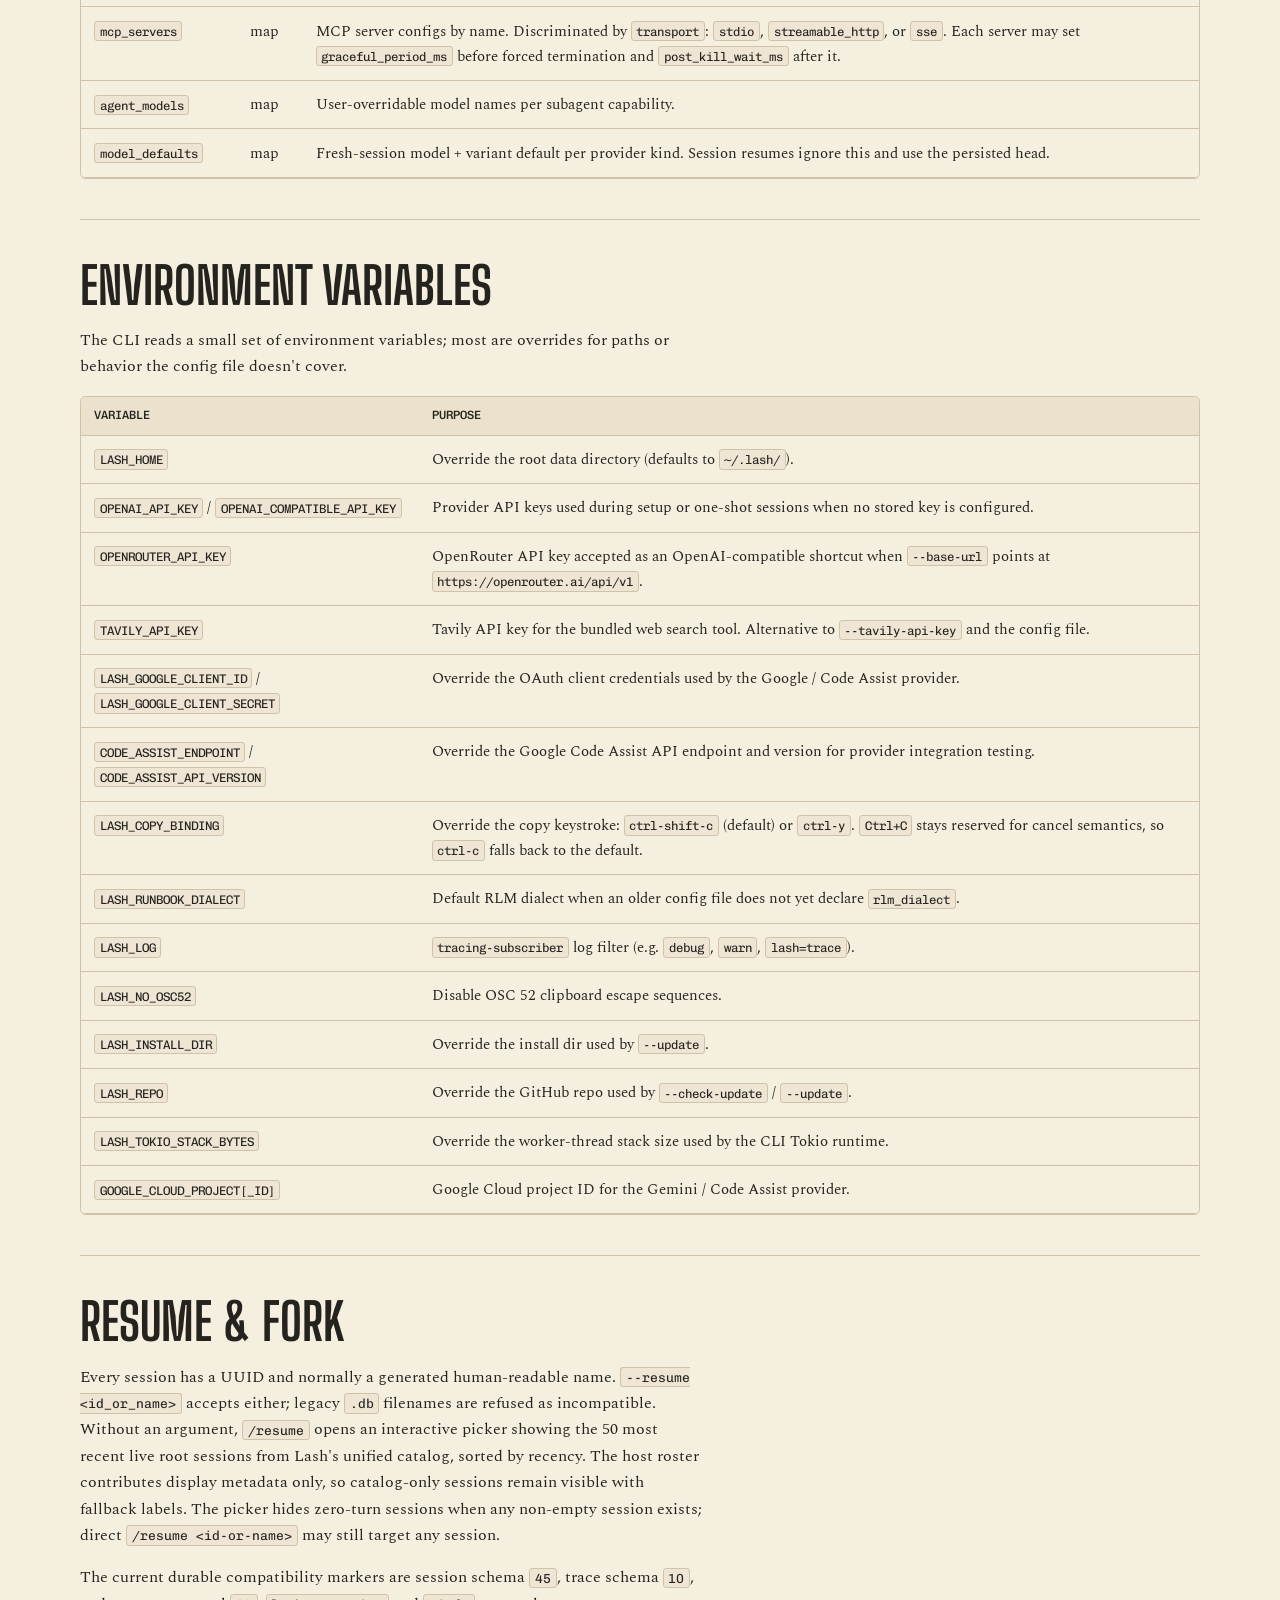
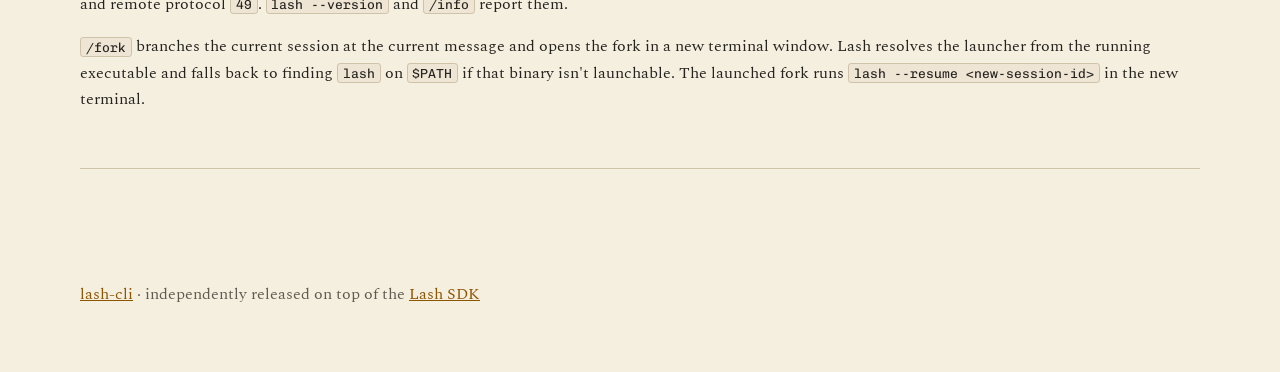
==== commit 4981bf95: "Update Lash pin to main 9debf5aab and adopt landed fixes Select queued-work ownership explicitly: in" ====
--- a/docs/index.html
+++ b/docs/index.html
@@ -243,7 +243,10 @@
       "api_key": "sk-ant-...",
       "options": {
         "cache_retention": "long",
-        "max_output_tokens": 16384
+        "max_output_tokens": 16384,
+        "reliability": {
+          "response_start_timeout": 30000
+        }
       }
     }
   },
@@ -254,7 +257,9 @@
     "docs": {
       "transport": "stdio",
       "command": "uvx",
-      "args": ["mcp-server-docs"]
+      "args": ["mcp-server-docs"],
+      "graceful_period_ms": 3000,
+      "post_kill_wait_ms": 1000
     }
   },
   "agent_models": {},
@@ -267,11 +272,11 @@
               <thead><tr><th>Field</th><th>Type</th><th>Purpose</th></tr></thead>
               <tbody>
                 <tr><td><code>active_provider</code></td><td>string</td><td>Key of the currently active provider; must exist in <code>providers</code>.</td></tr>
-                <tr><td><code>providers</code></td><td>map</td><td>Per-provider credentials and metadata, keyed by provider kind. Shared provider tuning lives under <code>options</code>, including <code>cache_retention</code> (<code>none</code> | <code>short</code> | <code>long</code>) and <code>max_output_tokens</code>.</td></tr>
+                <tr><td><code>providers</code></td><td>map</td><td>Per-provider credentials and metadata, keyed by provider kind. Shared provider tuning lives under <code>options</code>, including <code>cache_retention</code> (<code>none</code> | <code>short</code> | <code>long</code>), <code>max_output_tokens</code>, and <code>reliability.response_start_timeout</code> in milliseconds. Omit the response-start timeout or set it to <code>0</code> to retain the legacy <code>min(request, chunk)</code> bound.</td></tr>
                 <tr><td><code>execution_mode</code></td><td>string</td><td>Default mode for fresh sessions: <code>standard</code> or <code>rlm</code>.</td></tr>
                 <tr><td><code>rlm_dialect</code></td><td>string</td><td>Default language pinned to fresh RLM sessions: <code>lashlang</code> or <code>typescript</code>.</td></tr>
                 <tr><td><code>auxiliary_secrets</code></td><td>object</td><td>Secrets for non-LLM services. Currently <code>tavily_api_key</code>.</td></tr>
-                <tr><td><code>mcp_servers</code></td><td>map</td><td>MCP server configs by name. Discriminated by <code>transport</code>: <code>stdio</code>, <code>streamable_http</code>, or <code>sse</code>.</td></tr>
+                <tr><td><code>mcp_servers</code></td><td>map</td><td>MCP server configs by name. Discriminated by <code>transport</code>: <code>stdio</code>, <code>streamable_http</code>, or <code>sse</code>. Each server may set <code>graceful_period_ms</code> before forced termination and <code>post_kill_wait_ms</code> after it.</td></tr>
                 <tr><td><code>agent_models</code></td><td>map</td><td>User-overridable model names per subagent capability.</td></tr>
                 <tr><td><code>model_defaults</code></td><td>map</td><td>Fresh-session model + variant default per provider kind. Session resumes ignore this and use the persisted head.</td></tr>
               </tbody>
@@ -311,7 +316,7 @@
           <div class="section-header">
             <h2>Resume &amp; Fork</h2>
             <p>Every session has a UUID and normally a generated human-readable name. <code>--resume &lt;id_or_name&gt;</code> accepts either; legacy <code>.db</code> filenames are refused as incompatible. Without an argument, <code>/resume</code> opens an interactive picker showing the 50 most recent live root sessions from Lash's unified catalog, sorted by recency. The host roster contributes display metadata only, so catalog-only sessions remain visible with fallback labels. The picker hides zero-turn sessions when any non-empty session exists; direct <code>/resume &lt;id-or-name&gt;</code> may still target any session.</p>
-            <p>The current durable compatibility markers are session schema <code>44</code>, trace schema <code>10</code>, and remote protocol <code>47</code>. <code>lash --version</code> and <code>/info</code> report them.</p>
+            <p>The current durable compatibility markers are session schema <code>45</code>, trace schema <code>10</code>, and remote protocol <code>49</code>. <code>lash --version</code> and <code>/info</code> report them.</p>
           </div>
           <p><code>/fork</code> branches the current session at the current message and opens the fork in a new terminal window. Lash resolves the launcher from the running executable and falls back to finding <code>lash</code> on <code>$PATH</code> if that binary isn't launchable. The launched fork runs <code>lash --resume &lt;new-session-id&gt;</code> in the new terminal.</p>
         </div>
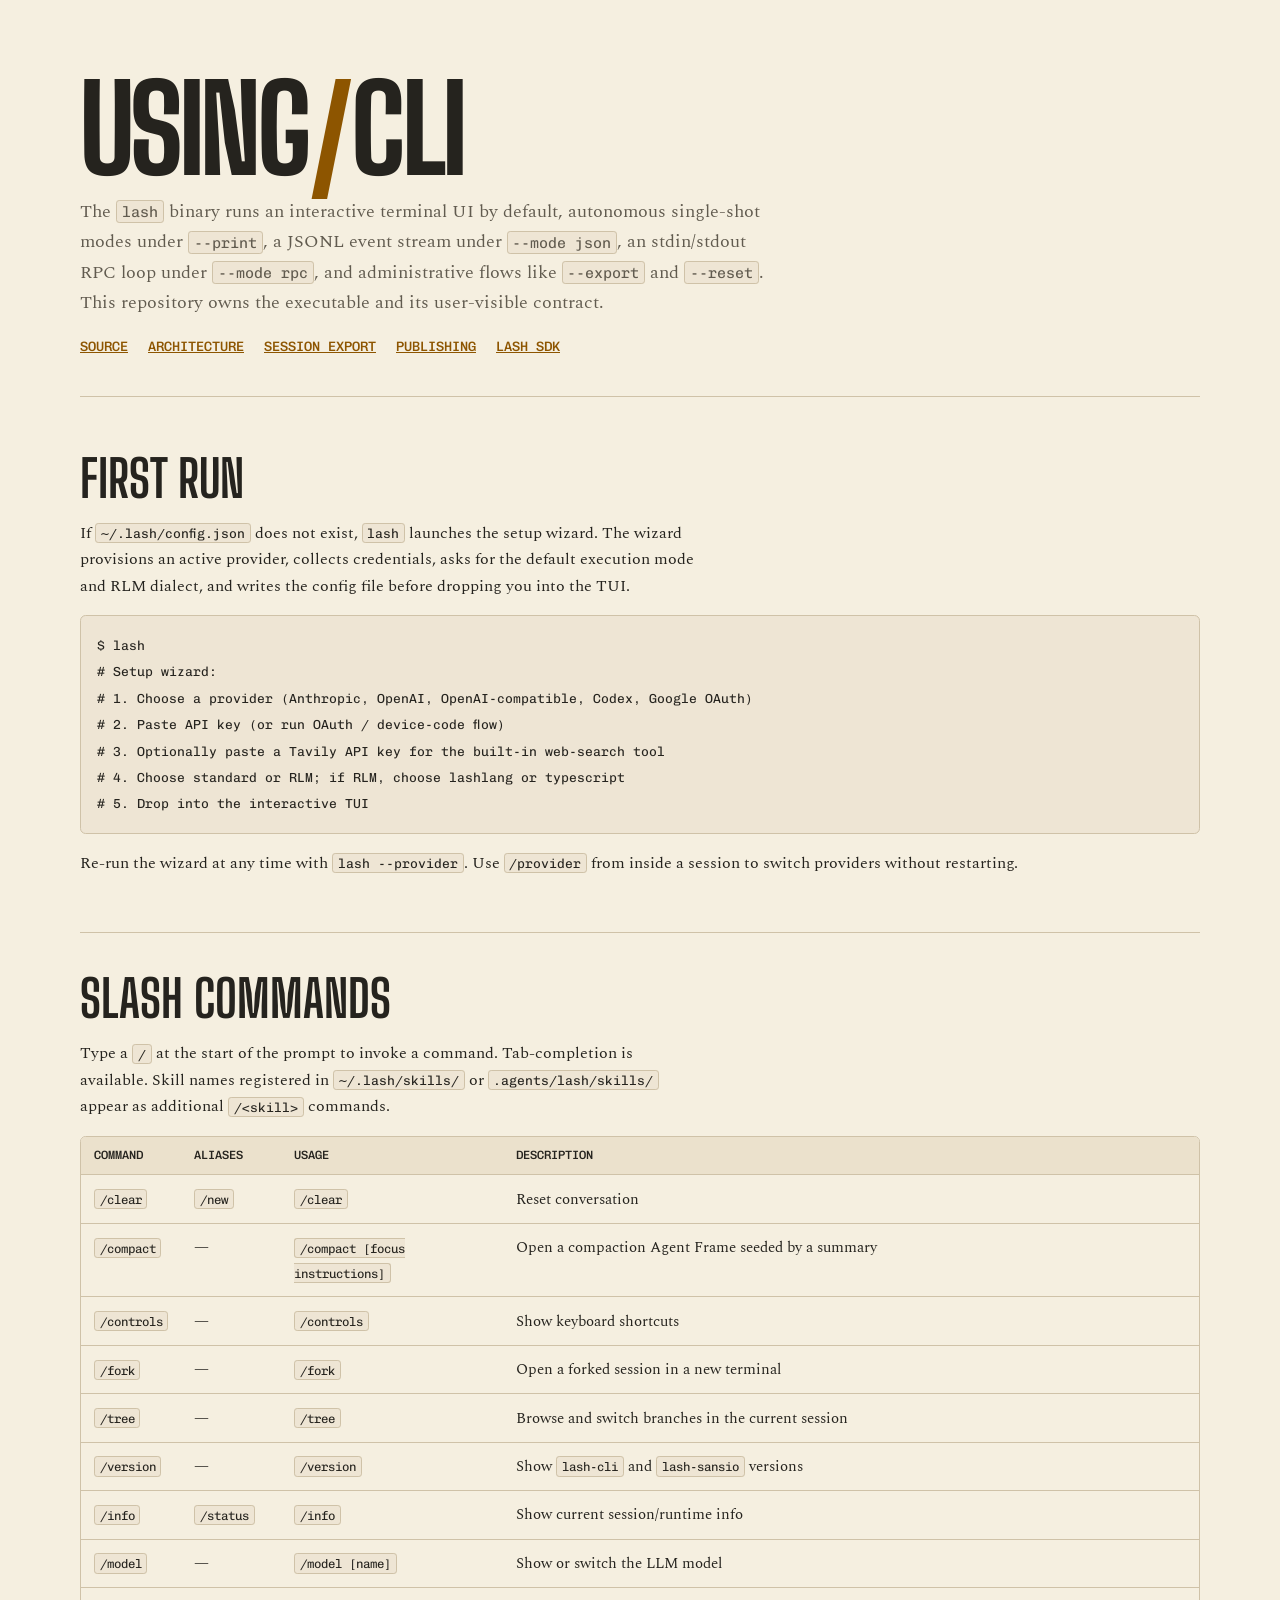
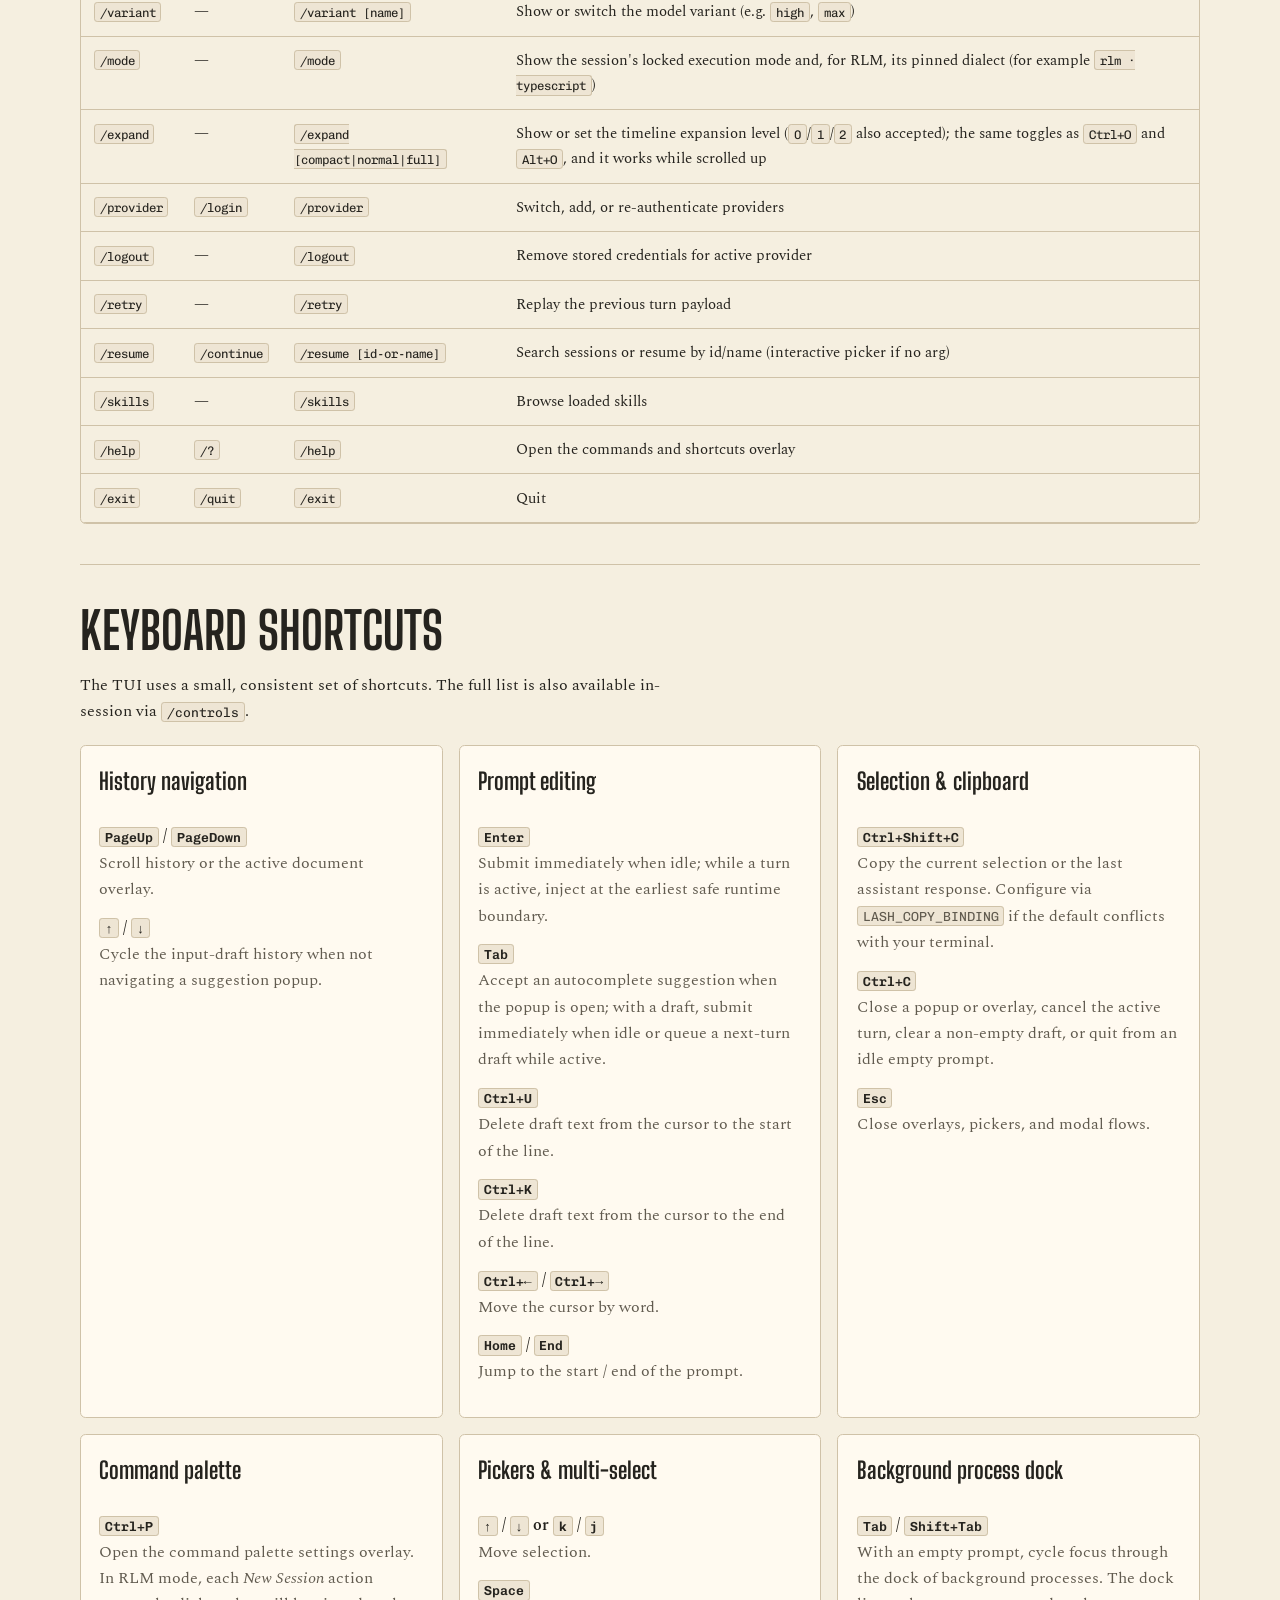
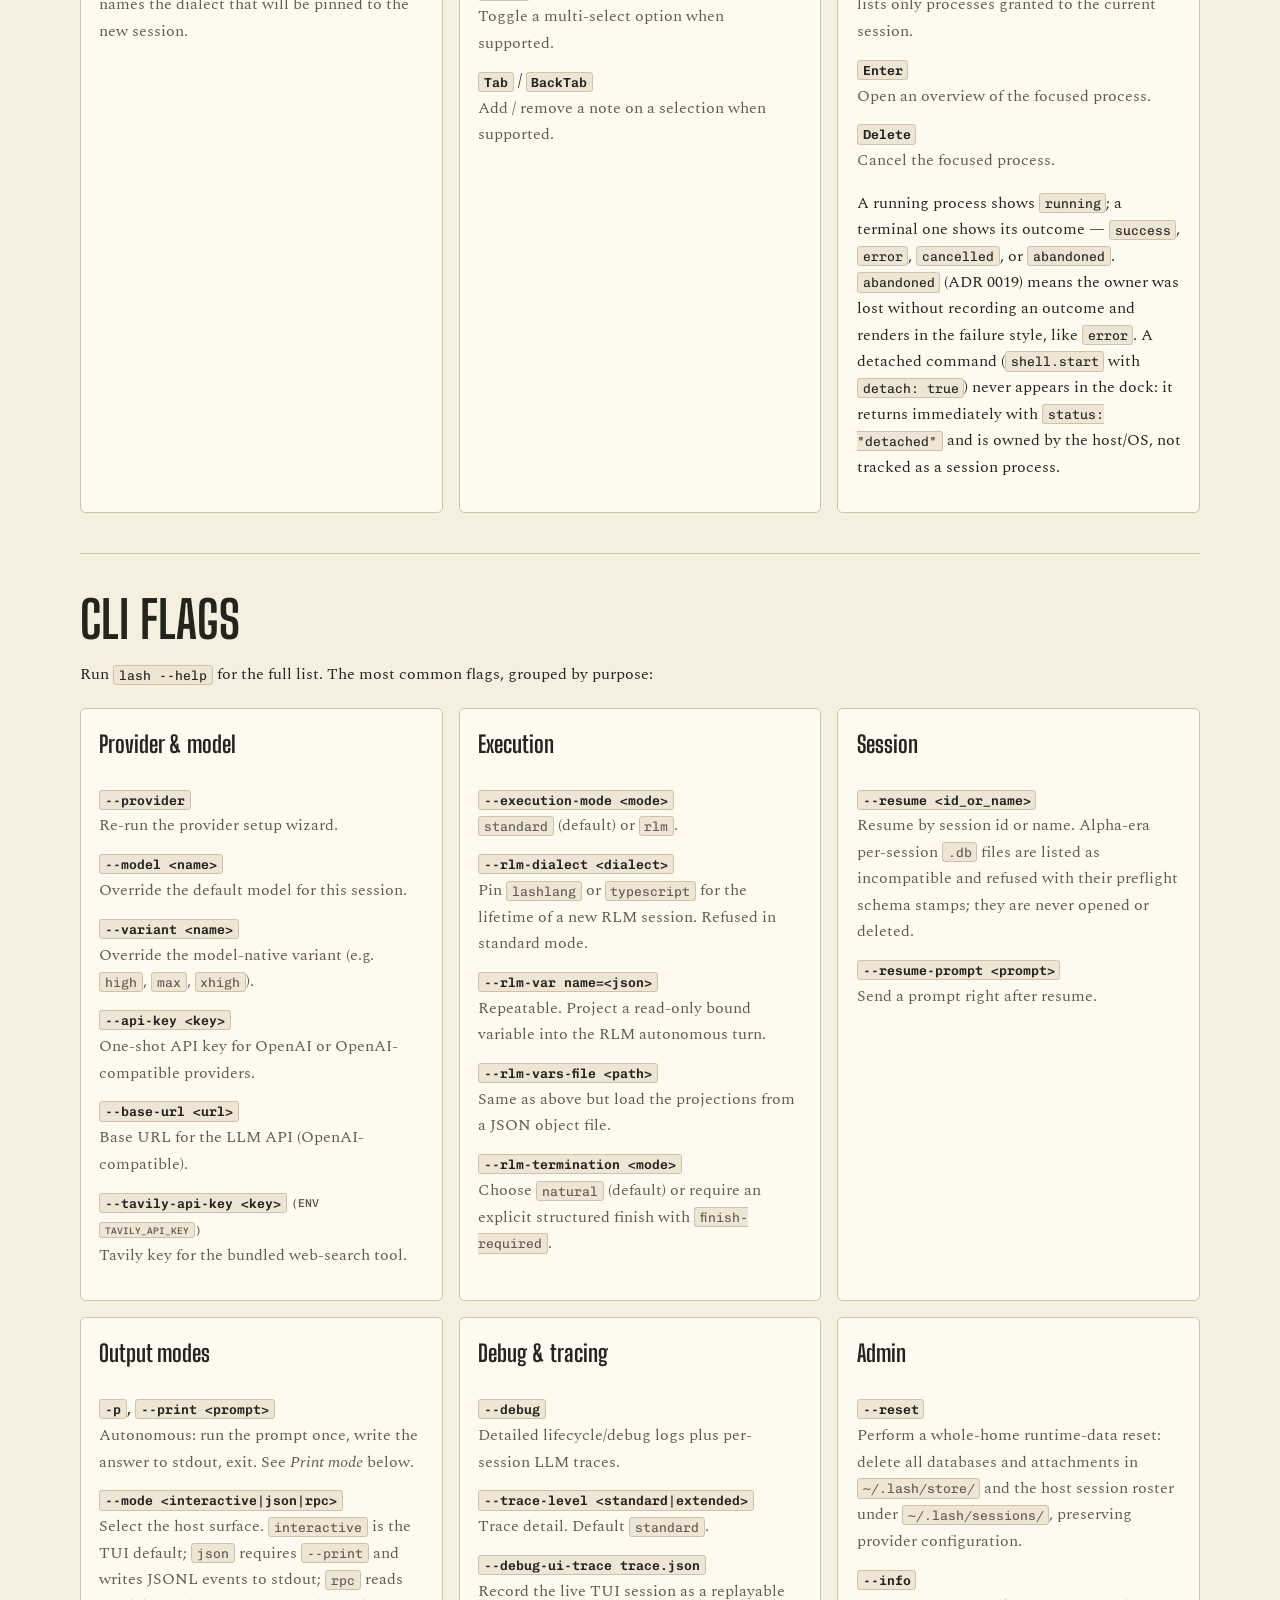
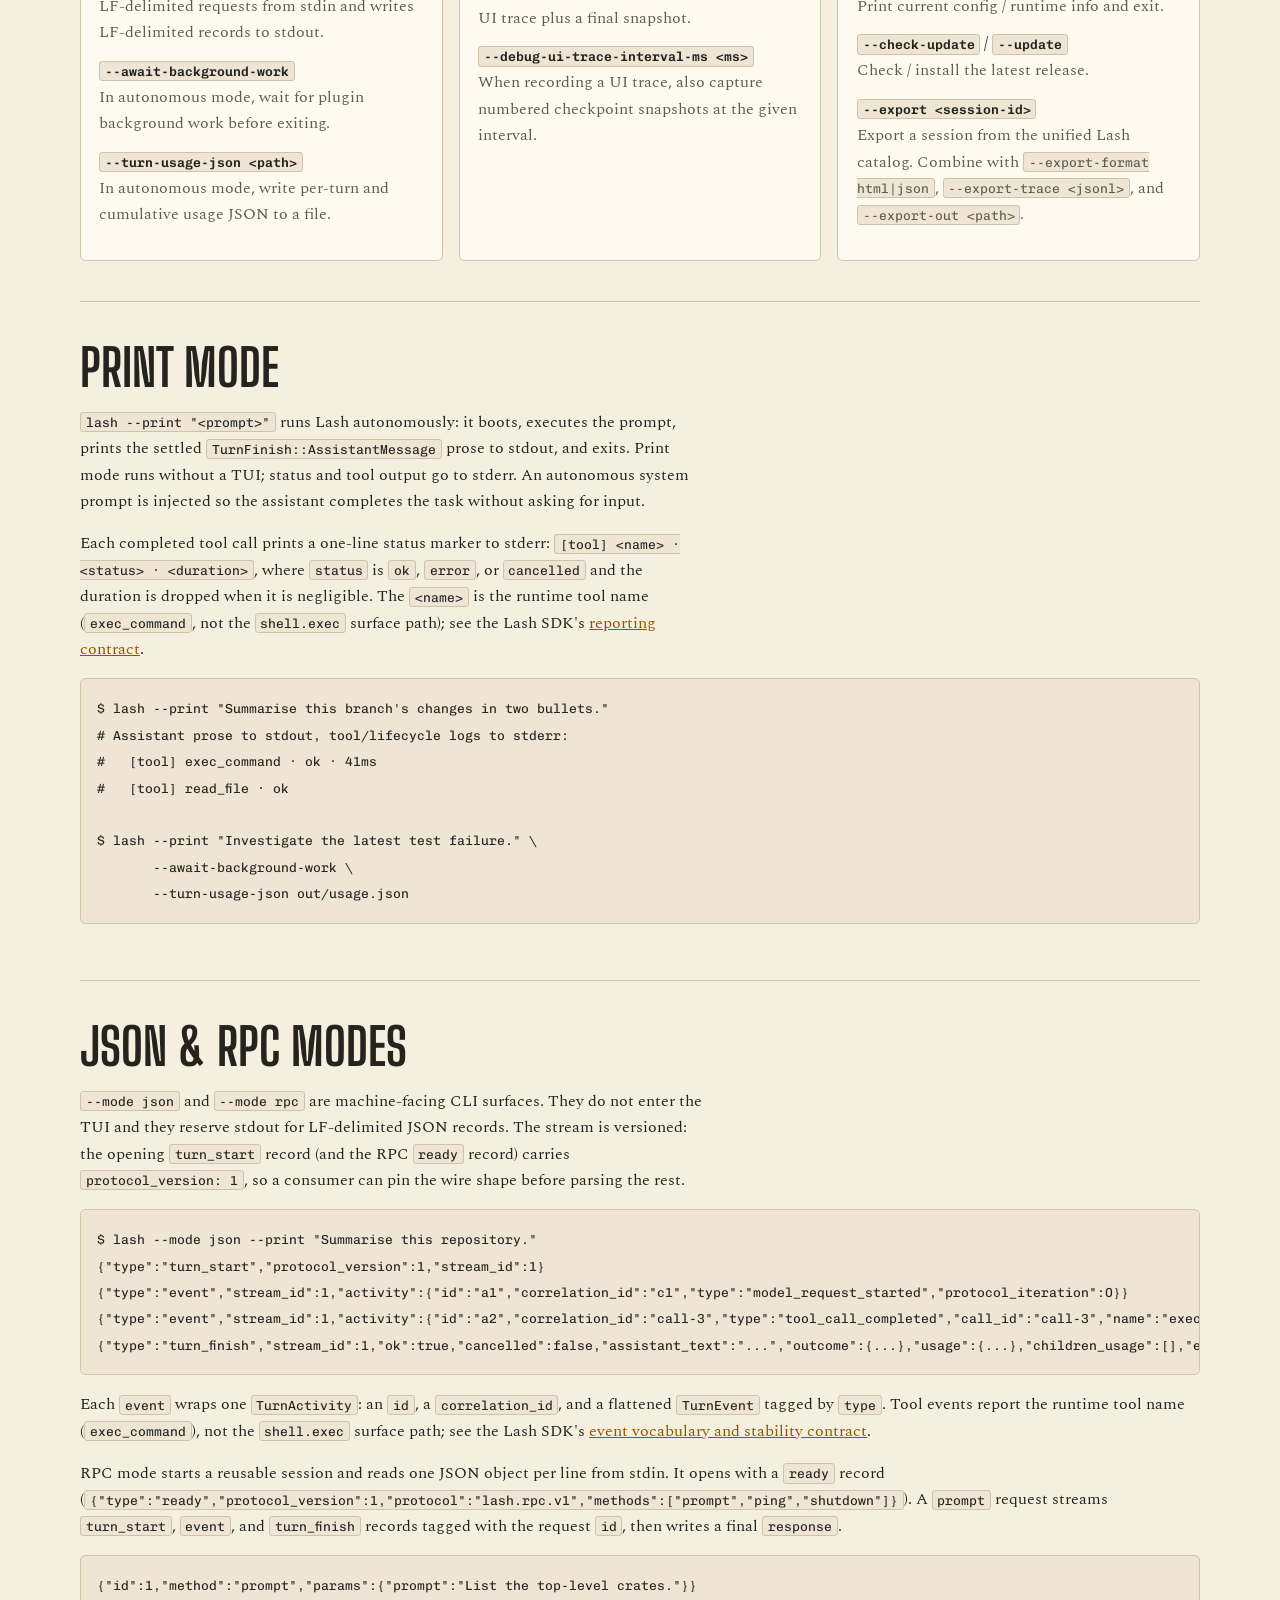
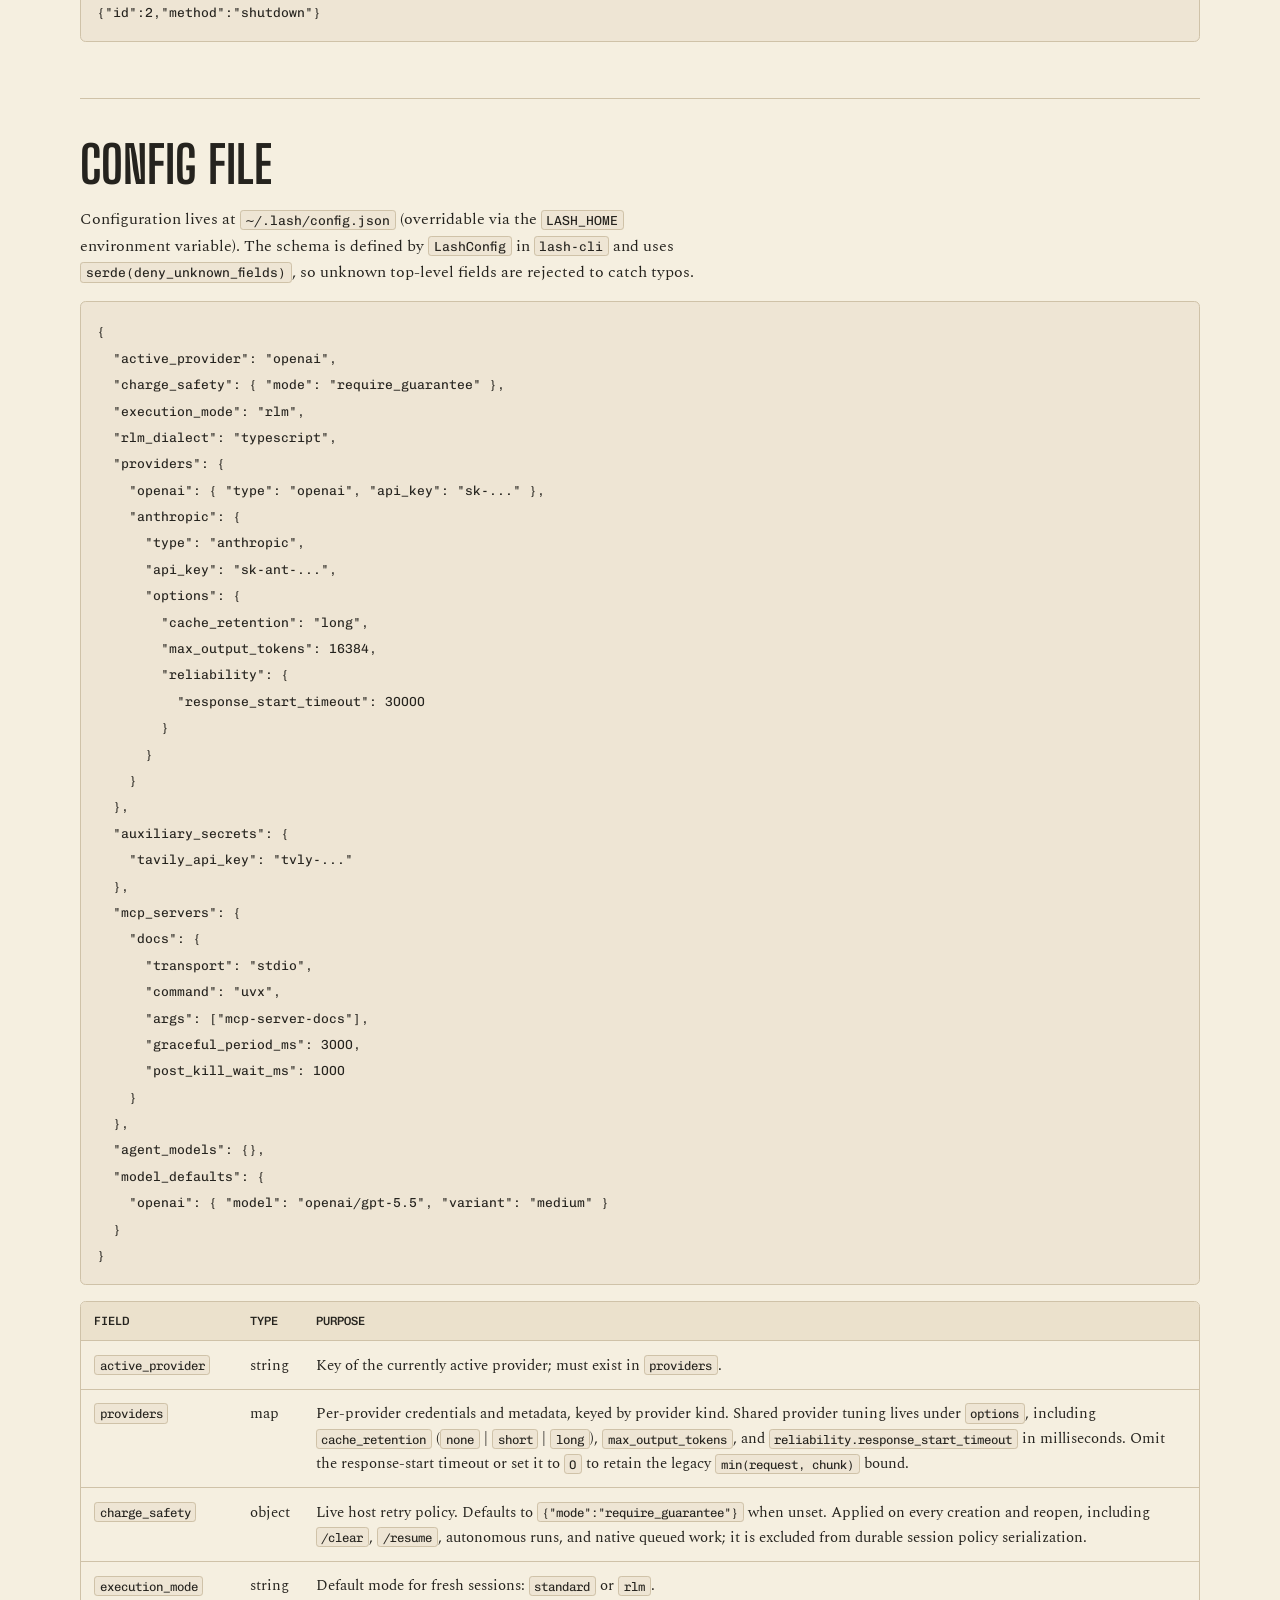
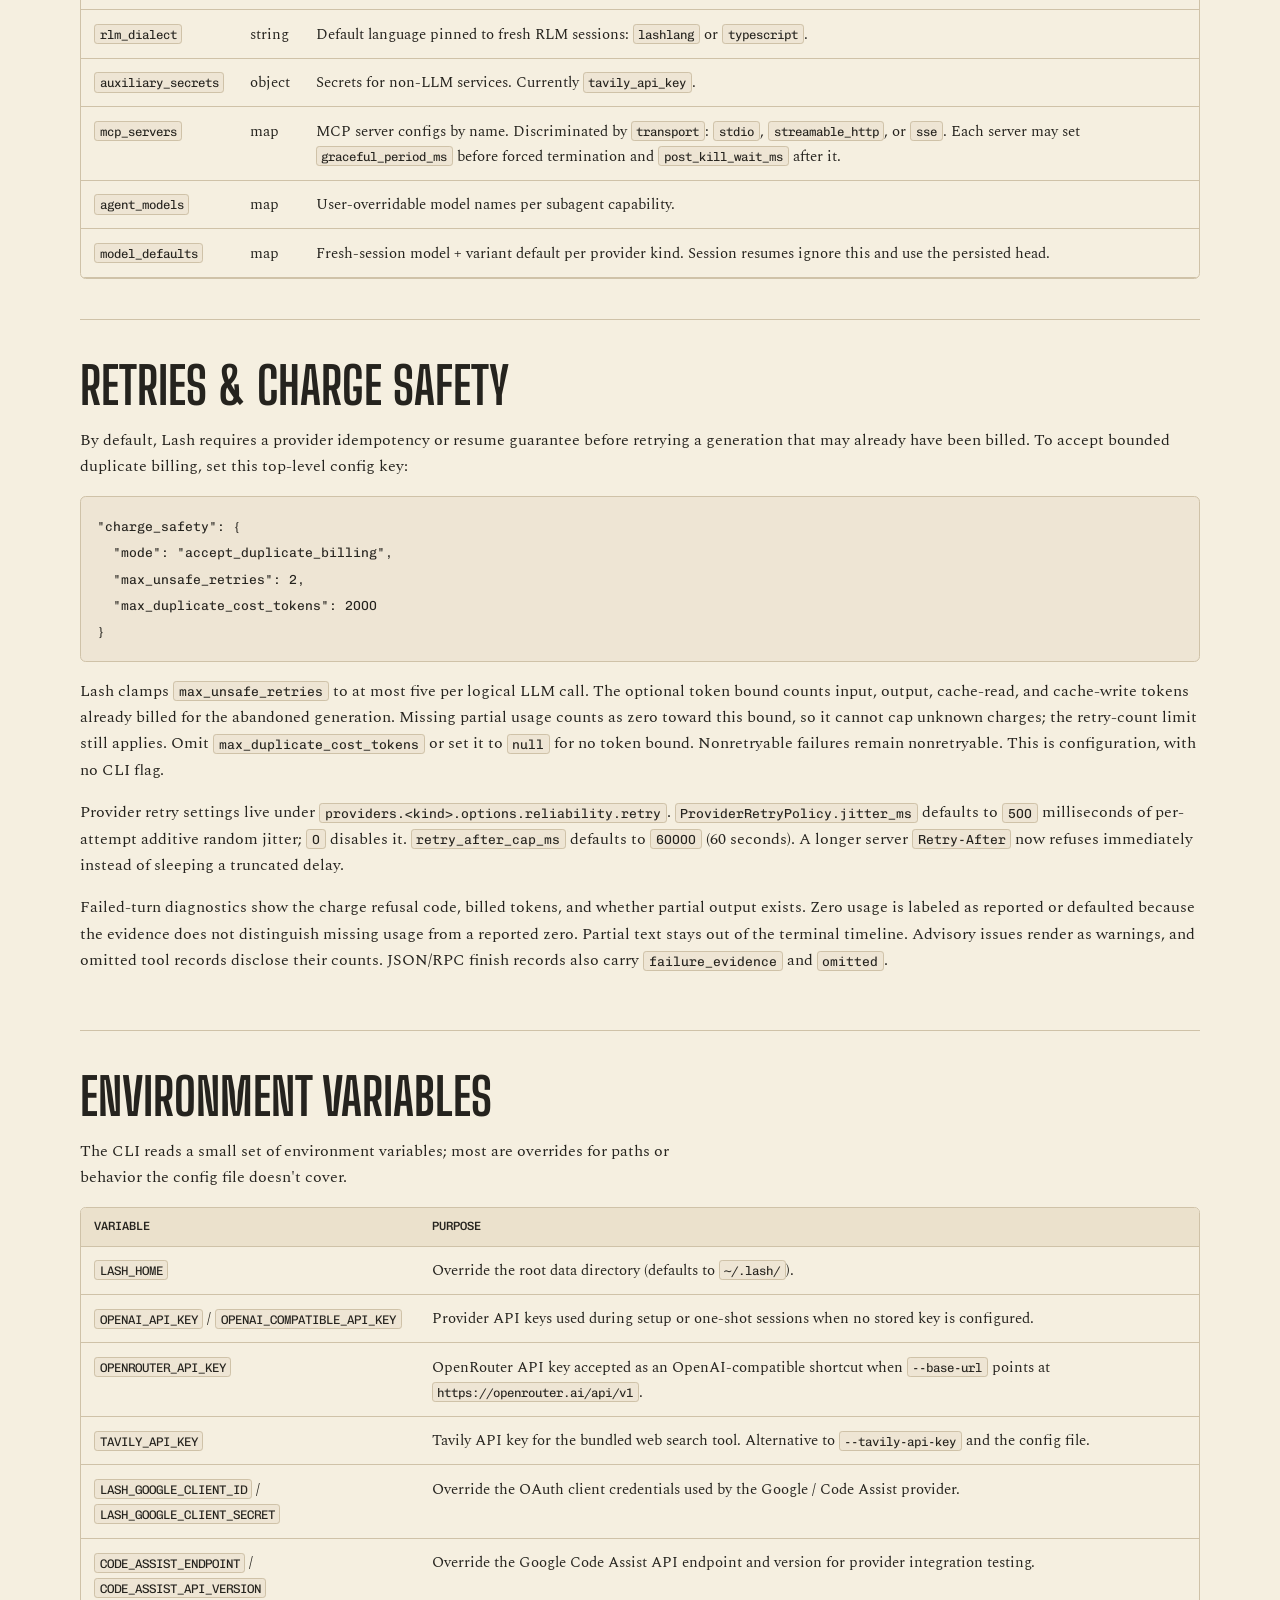
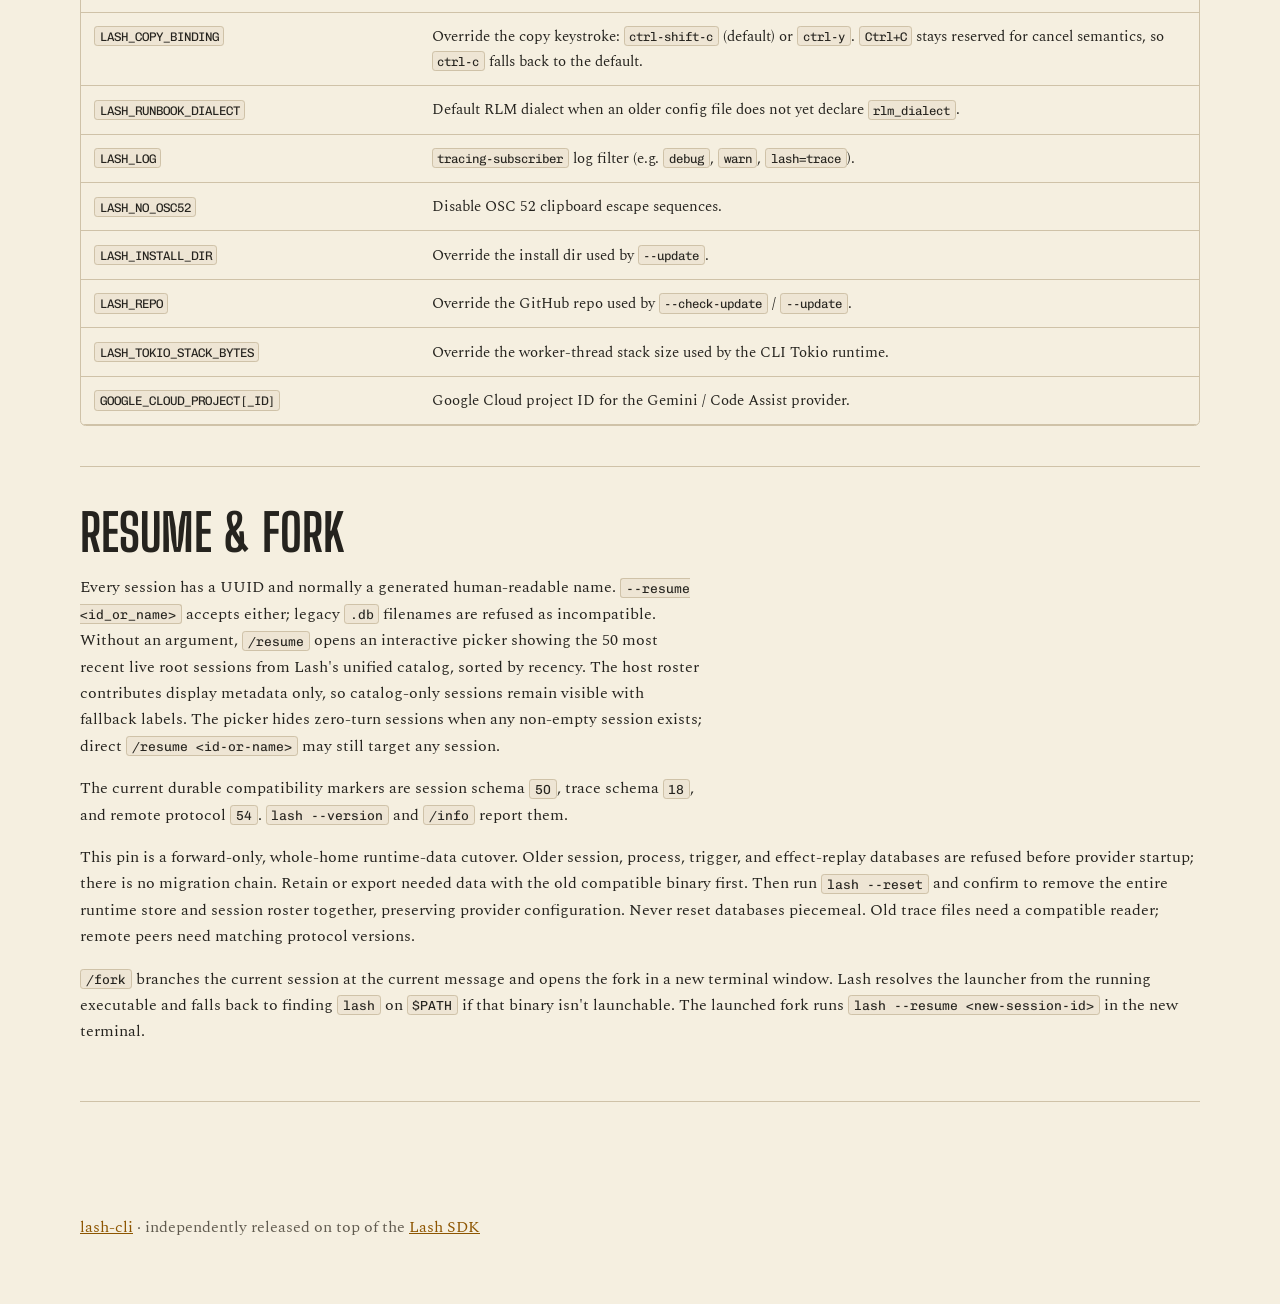
==== commit c336819e: "Document the whole-home cutover and retry policy contracts Update session, trace, and remote stamps " ====
--- a/docs/index.html
+++ b/docs/index.html
@@ -186,7 +186,7 @@
             <article class="panel">
               <h3>Admin</h3>
               <dl class="def-list">
-                <dt><code>--reset</code></dt><dd>Delete <code>~/.lash/store/</code> and the host session roster under <code>~/.lash/sessions/</code>, preserving provider configuration.</dd>
+                <dt><code>--reset</code></dt><dd>Perform a whole-home runtime-data reset: delete all databases and attachments in <code>~/.lash/store/</code> and the host session roster under <code>~/.lash/sessions/</code>, preserving provider configuration.</dd>
                 <dt><code>--info</code></dt><dd>Print current config / runtime info and exit.</dd>
                 <dt><code>--check-update</code> / <code>--update</code></dt><dd>Check / install the latest release.</dd>
                 <dt><code>--export &lt;session-id&gt;</code></dt><dd>Export a session from the unified Lash catalog. Combine with <code>--export-format html|json</code>, <code>--export-trace &lt;jsonl&gt;</code>, and <code>--export-out &lt;path&gt;</code>.</dd>
@@ -234,6 +234,7 @@
           </div>
           <pre data-lang="json"><code>{
   "active_provider": "openai",
+  "charge_safety": { "mode": "require_guarantee" },
   "execution_mode": "rlm",
   "rlm_dialect": "typescript",
   "providers": {
@@ -273,6 +274,7 @@
               <tbody>
                 <tr><td><code>active_provider</code></td><td>string</td><td>Key of the currently active provider; must exist in <code>providers</code>.</td></tr>
                 <tr><td><code>providers</code></td><td>map</td><td>Per-provider credentials and metadata, keyed by provider kind. Shared provider tuning lives under <code>options</code>, including <code>cache_retention</code> (<code>none</code> | <code>short</code> | <code>long</code>), <code>max_output_tokens</code>, and <code>reliability.response_start_timeout</code> in milliseconds. Omit the response-start timeout or set it to <code>0</code> to retain the legacy <code>min(request, chunk)</code> bound.</td></tr>
+                <tr><td><code>charge_safety</code></td><td>object</td><td>Live host retry policy. Defaults to <code>{"mode":"require_guarantee"}</code> when unset. Applied on every creation and reopen, including <code>/clear</code>, <code>/resume</code>, autonomous runs, and native queued work; it is excluded from durable session policy serialization.</td></tr>
                 <tr><td><code>execution_mode</code></td><td>string</td><td>Default mode for fresh sessions: <code>standard</code> or <code>rlm</code>.</td></tr>
                 <tr><td><code>rlm_dialect</code></td><td>string</td><td>Default language pinned to fresh RLM sessions: <code>lashlang</code> or <code>typescript</code>.</td></tr>
                 <tr><td><code>auxiliary_secrets</code></td><td>object</td><td>Secrets for non-LLM services. Currently <code>tavily_api_key</code>.</td></tr>
@@ -282,6 +284,19 @@
               </tbody>
             </table>
           </div>
+        </div>
+
+        <div class="section" id="retry-charge-safety">
+          <div class="section-header"><h2>Retries &amp; charge safety</h2></div>
+          <p>By default, Lash requires a provider idempotency or resume guarantee before retrying a generation that may already have been billed. To accept bounded duplicate billing, set this top-level config key:</p>
+          <pre data-lang="json"><code>"charge_safety": {
+  "mode": "accept_duplicate_billing",
+  "max_unsafe_retries": 2,
+  "max_duplicate_cost_tokens": 2000
+}</code></pre>
+          <p>Lash clamps <code>max_unsafe_retries</code> to at most five per logical LLM call. The optional token bound counts input, output, cache-read, and cache-write tokens already billed for the abandoned generation. Missing partial usage counts as zero toward this bound, so it cannot cap unknown charges; the retry-count limit still applies. Omit <code>max_duplicate_cost_tokens</code> or set it to <code>null</code> for no token bound. Nonretryable failures remain nonretryable. This is configuration, with no CLI flag.</p>
+          <p>Provider retry settings live under <code>providers.&lt;kind&gt;.options.reliability.retry</code>. <code>ProviderRetryPolicy.jitter_ms</code> defaults to <code>500</code> milliseconds of per-attempt additive random jitter; <code>0</code> disables it. <code>retry_after_cap_ms</code> defaults to <code>60000</code> (60 seconds). A longer server <code>Retry-After</code> now refuses immediately instead of sleeping a truncated delay.</p>
+          <p>Failed-turn diagnostics show the charge refusal code, billed tokens, and whether partial output exists. Zero usage is labeled as reported or defaulted because the evidence does not distinguish missing usage from a reported zero. Partial text stays out of the terminal timeline. Advisory issues render as warnings, and omitted tool records disclose their counts. JSON/RPC finish records also carry <code>failure_evidence</code> and <code>omitted</code>.</p>
         </div>
 
         <div class="section" id="environment-variables">
@@ -316,8 +331,9 @@
           <div class="section-header">
             <h2>Resume &amp; Fork</h2>
             <p>Every session has a UUID and normally a generated human-readable name. <code>--resume &lt;id_or_name&gt;</code> accepts either; legacy <code>.db</code> filenames are refused as incompatible. Without an argument, <code>/resume</code> opens an interactive picker showing the 50 most recent live root sessions from Lash's unified catalog, sorted by recency. The host roster contributes display metadata only, so catalog-only sessions remain visible with fallback labels. The picker hides zero-turn sessions when any non-empty session exists; direct <code>/resume &lt;id-or-name&gt;</code> may still target any session.</p>
-            <p>The current durable compatibility markers are session schema <code>45</code>, trace schema <code>10</code>, and remote protocol <code>49</code>. <code>lash --version</code> and <code>/info</code> report them.</p>
-          </div>
+            <p>The current durable compatibility markers are session schema <code>50</code>, trace schema <code>18</code>, and remote protocol <code>54</code>. <code>lash --version</code> and <code>/info</code> report them.</p>
+          </div>
+          <p>This pin is a forward-only, whole-home runtime-data cutover. Older session, process, trigger, and effect-replay databases are refused before provider startup; there is no migration chain. Retain or export needed data with the old compatible binary first. Then run <code>lash --reset</code> and confirm to remove the entire runtime store and session roster together, preserving provider configuration. Never reset databases piecemeal. Old trace files need a compatible reader; remote peers need matching protocol versions.</p>
           <p><code>/fork</code> branches the current session at the current message and opens the fork in a new terminal window. Lash resolves the launcher from the running executable and falls back to finding <code>lash</code> on <code>$PATH</code> if that binary isn't launchable. The launched fork runs <code>lash --resume &lt;new-session-id&gt;</code> in the new terminal.</p>
         </div>
   </main>
